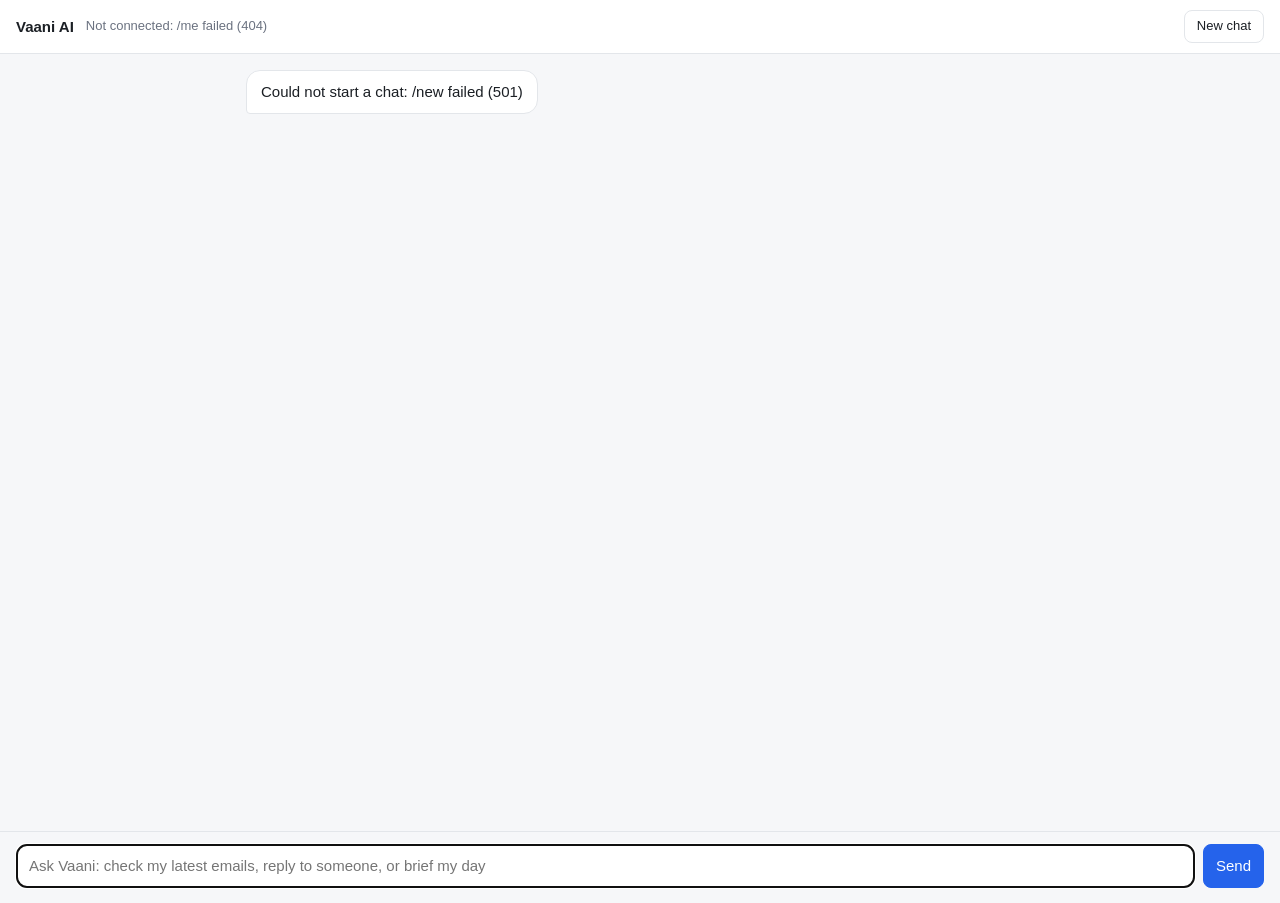
==== static/index.html @ 9a3b5375 "Vaani AI: Gmail and Google Calendar assistant on a local model A chat assistant that manages one acc" ====
<!doctype html>
<html lang="en">
<head>
<meta charset="utf-8">
<meta name="viewport" content="width=device-width, initial-scale=1">
<title>Vaani AI</title>
<style>
  :root { --bg:#f6f7f9; --card:#fff; --ink:#1b1f24; --muted:#6b7280; --line:#e3e6ea; --me:#dbeafe; --accent:#2563eb; --ok:#16a34a; --warn:#b45309; }
  * { box-sizing: border-box; }
  body { margin:0; background:var(--bg); color:var(--ink); font:15px/1.45 -apple-system, BlinkMacSystemFont, "Segoe UI", Helvetica, Arial, sans-serif; }
  header { display:flex; gap:12px; align-items:center; padding:10px 16px; background:var(--card); border-bottom:1px solid var(--line); font-size:13px; color:var(--muted); }
  header .brand { font-weight:600; font-size:15px; color:var(--ink); white-space:nowrap; }
  header #me { flex:1; white-space:nowrap; overflow:hidden; text-overflow:ellipsis; }
  button { font:inherit; border:1px solid var(--line); background:var(--card); color:var(--ink); border-radius:8px; padding:6px 12px; cursor:pointer; }
  button.primary { background:var(--accent); border-color:var(--accent); color:#fff; }
  button:disabled { opacity:.5; cursor:default; }
  main { max-width:820px; margin:0 auto; padding:16px; display:flex; flex-direction:column; gap:12px; min-height:calc(100vh - 120px); }
  .msg { max-width:85%; padding:10px 14px; border-radius:14px; white-space:pre-wrap; word-wrap:break-word; }
  .user { align-self:flex-end; background:var(--me); border-bottom-right-radius:4px; }
  .bot { align-self:flex-start; background:var(--card); border:1px solid var(--line); border-bottom-left-radius:4px; }
  .bot { white-space:normal; }
  .bot p { margin:0; } .bot p + p, .bot p + ol, .bot p + ul, .bot ol + p, .bot ul + p { margin-top:8px; }
  .bot ol, .bot ul { margin:4px 0 0; padding-left:22px; } .bot li { margin:2px 0; }
  .bot li > ul, .bot li > ol { margin-top:2px; padding-left:18px; } .bot li > ul { list-style:disc; }
  .footer { align-self:flex-start; font-size:12px; color:var(--muted); margin:-6px 0 0 6px; }
  .footer.err { color:var(--warn); }
  .card { align-self:flex-start; background:var(--card); border:1px solid var(--accent); border-radius:12px; padding:12px 14px; max-width:85%; }
  .card h4 { margin:0 0 6px; font-size:14px; } .card div { margin:2px 0; } .card .small { color:var(--muted); font-size:12px; }
  .card .actions { margin-top:10px; display:flex; gap:8px; }
  .card.danger { border-color:#dc2626; } button.danger { background:#dc2626; border-color:#dc2626; }
  .card .mailbody { white-space:pre-wrap; background:var(--bg); border:1px solid var(--line); border-radius:8px; padding:8px 10px; margin:6px 0; max-height:260px; overflow:auto; font-size:14px; }
  .spin { align-self:flex-start; color:var(--muted); font-size:13px; }
  .spin::before { content:""; display:inline-block; width:12px; height:12px; border:2px solid var(--line); border-top-color:var(--accent); border-radius:50%; margin-right:8px; vertical-align:-2px; animation:r .8s linear infinite; }
  @keyframes r { to { transform:rotate(360deg); } }
  form { position:sticky; bottom:0; display:flex; gap:8px; padding:12px 16px; background:var(--bg); border-top:1px solid var(--line); }
  input { flex:1; font:inherit; padding:10px 12px; border:1px solid var(--line); border-radius:10px; background:var(--card); }
  a { color:var(--accent); }
</style>
</head>
<body>
<header><span class="brand">Vaani AI</span><span id="me">Connecting…</span><button id="newBtn" type="button">New chat</button></header>
<main id="log"></main>
<form id="f"><input id="box" autocomplete="off" placeholder="Ask Vaani: check my latest emails, reply to someone, or brief my day" autofocus><button class="primary" id="send" type="submit">Send</button></form>
<script>
const $ = s => document.querySelector(s);
const log = $("#log"), box = $("#box"), send = $("#send");
let sessionId = null, busy = false, me = null;

async function api(path, body) {
  const r = await fetch(path, body ? {method:"POST", headers:{"Content-Type":"application/json"}, body:JSON.stringify(body)} : {});
  const j = await r.json().catch(() => ({}));
  if (!r.ok) throw new Error(j.error || `${path} failed (${r.status})`);
  return j;
}

function el(tag, cls, text) { const e = document.createElement(tag); if (cls) e.className = cls; if (text != null) e.textContent = text; log.appendChild(e); return e; }
function scroll() { window.scrollTo(0, document.body.scrollHeight); }

const URL_RE = /(https:\/\/(?:www\.google\.com\/calendar\/[^\s)\]]+|calendar\.google\.com\/[^\s)\]]+))/g;
const IS_CAL = /^https:\/\/(?:www\.google\.com\/calendar\/|calendar\.google\.com\/)/;
// Replies arrive as light markdown from the model. Render a safe subset by building DOM
// nodes (never innerHTML): **bold**, numbered / bulleted lists, paragraphs, [label](url)
// links and bare URLs. Calendar links get a fixed label so a mangled URL is never shown.
const INLINE_RE = /\*\*([^*\n]+)\*\*|\[([^\]\n]+)\]\((https?:\/\/[^\s)]+)\)|(https?:\/\/[^\s<>)\]]+)/g;
function anchor(url, label) {
  const a = document.createElement("a"); a.href = url; a.target = "_blank"; a.rel = "noopener";
  a.textContent = IS_CAL.test(url) ? "Open in Google Calendar" : label; return a;
}
function inline(target, text) {
  let last = 0; INLINE_RE.lastIndex = 0;
  for (const m of text.matchAll(INLINE_RE)) {
    if (m.index > last) target.appendChild(document.createTextNode(text.slice(last, m.index)));
    if (m[1] != null) { const b = document.createElement("strong"); inline(b, m[1]); target.appendChild(b); }
    else if (m[2] != null) target.appendChild(anchor(m[3], m[2]));
    else target.appendChild(anchor(m[4], m[4].replace(/[.,;:!?]+$/, "")));
    last = m.index + m[0].length;
  }
  if (last < text.length) target.appendChild(document.createTextNode(text.slice(last)));
}
const LIST_RE = /^(\s*)(?:(\d+)[.)]|[-*•])\s+(.*)$/;
// Lists: "1. Item" opens / continues an ordered list and keeps the model's own number (li.value),
// so a list interrupted by sub-bullets never restarts at 1. A bullet that is indented, or that
// follows a numbered item, is nested inside that item. A plain line ends the list.
function renderReply(target, text) {
  const lines = String(text || "").replace(/\r/g, "").split("\n");
  let top = null, sub = null, lastLi = null, para = null;
  const make = tag => document.createElement(tag);
  for (const raw of lines) {
    const line = raw.replace(/\s+$/, "");
    if (!line.trim()) { para = null; continue; }   // blank line: lists stay open, paragraphs end
    const m = line.match(LIST_RE);
    if (m) {
      const indent = m[1].replace(/\t/g, "  ").length, numbered = m[2] != null, tag = numbered ? "ol" : "ul";
      const li = make("li");
      if (numbered) li.value = parseInt(m[2], 10);
      inline(li, m[3]);
      para = null;
      const nest = lastLi && (indent >= 2 || (!numbered && top && top.tagName === "OL"));
      if (nest) {
        if (!sub || sub.tagName.toLowerCase() !== tag || sub.parentNode !== lastLi) { sub = make(tag); lastLi.appendChild(sub); }
        sub.appendChild(li);
        continue;
      }
      if (!top || top.tagName.toLowerCase() !== tag) { top = make(tag); target.appendChild(top); }
      top.appendChild(li); lastLi = li; sub = null;
      continue;
    }
    top = sub = lastLi = null;
    if (!para) { para = make("p"); target.appendChild(para); }
    else para.appendChild(make("br"));
    inline(para, line.replace(/^#{1,6}\s+/, ""));
  }
}

function fmt(iso) {
  const d = new Date(iso); if (isNaN(d)) return iso;
  return d.toLocaleString("en-GB", {weekday:"short", day:"numeric", month:"short", hour:"2-digit", minute:"2-digit", timeZone: me && me.tz || undefined});
}

function draftCard(d) {
  // Only the newest card can be confirmed (the server refuses older ones too).
  for (const old of log.querySelectorAll(".card.live")) {
    old.classList.remove("live");
    old.querySelectorAll("button").forEach(b => b.disabled = true);
    old.querySelector(".actions").appendChild(Object.assign(document.createElement("span"), {className:"small", textContent:" Replaced by a newer card"}));
  }
  const k = d.card || {title: `Draft: ${d.summary}`, lines: [], confirm_label: "Confirm", note: ""};
  const c = el("div", "card live" + (k.danger ? " danger" : ""));
  c.appendChild(Object.assign(document.createElement("h4"), {textContent: k.title}));
  const row = (t, cls) => { const x = document.createElement("div"); if (cls) x.className = cls; x.textContent = t; c.appendChild(x); return x; };
  for (const line of k.lines || []) row(line);
  if (k.body) row(k.body, "mailbody");
  if (k.note) row(k.note, "small");
  const actions = document.createElement("div"); actions.className = "actions";
  const ok = document.createElement("button"); ok.className = k.danger ? "primary danger" : "primary"; ok.textContent = k.confirm_label || "Confirm";
  const buttons = [ok];
  let alt = null;
  if (k.alt) { alt = document.createElement("button"); alt.textContent = k.alt.label; buttons.push(alt); }
  const no = document.createElement("button"); no.textContent = "Cancel"; buttons.push(no);
  actions.append(...buttons); c.appendChild(actions);
  const done = label => { c.classList.remove("live"); buttons.forEach(b => b.disabled = true); actions.appendChild(Object.assign(document.createElement("span"), {className:"small", textContent: ` ${label}`})); };
  // Check busy BEFORE marking the card done: a click during an in-flight request must change nothing.
  ok.onclick = () => { if (busy) return; done(ok.textContent); turn({confirm_draft_id: d.draft_id}, ok.textContent); };
  if (alt) alt.onclick = () => { if (busy) return; done(alt.textContent); turn({confirm_draft_id: d.draft_id, confirm_variant: k.alt.variant}, alt.textContent); };
  no.onclick = () => { if (busy) return; done("Cancelled"); turn({cancel_draft_id: d.draft_id}, "Cancel"); };
  return c;
}

function setBusy(b) {
  busy = b; box.disabled = b; send.disabled = b; $("#newBtn").disabled = b;
  log.querySelectorAll(".card.live button").forEach(x => x.disabled = b);
  if (!b) box.focus();
}

async function turn(payload, label) {
  if (busy || !sessionId) return;
  setBusy(true);
  el("div", "msg user", label);
  const spin = el("div", "spin", "thinking… 0.0s");
  const t0 = performance.now();
  const tick = setInterval(() => spin.textContent = `thinking… ${((performance.now() - t0) / 1000).toFixed(1)}s`, 100);
  try {
    const r = await api("/chat", Object.assign({session_id: sessionId}, payload));
    spin.remove();
    renderReply(el("div", "msg bot"), r.reply);
    const failed = (r.tool_calls || []).filter(t => !t.ok).length;
    el("div", "footer" + (failed ? " err" : ""), r.footer + (failed ? ` · ${failed} tool error(s)` : ""));
    if (r.pending_draft) draftCard(r.pending_draft);
  } catch (e) {
    spin.remove();
    el("div", "msg bot", `Request failed: ${e.message}`);
    if (/unknown session/.test(e.message)) await newChat();
  } finally { clearInterval(tick); setBusy(false); scroll(); }
}

async function newChat() {
  log.textContent = "";
  try { sessionId = (await api("/new", {})).session_id; el("div", "footer", `New chat ${sessionId}`); }
  catch (e) { el("div", "msg bot", `Could not start a chat: ${e.message}`); }
}

$("#f").onsubmit = e => { e.preventDefault(); const t = box.value.trim(); if (!t) return; box.value = ""; turn({text: t}, t); };
$("#newBtn").onclick = () => { if (!busy) newChat(); };

(async () => {
  try {
    me = await api("/me");
    $("#me").textContent = `Connected as ${me.email} · ${me.scopes.join(", ")} · model: ${me.model} (local) · now: ${me.now} ${me.tz}`;
    if (me.model_present === false) $("#me").textContent += " · WARNING: model not loaded";
  } catch (e) { $("#me").textContent = `Not connected: ${e.message}`; }
  await newChat();
})();
</script>
</body>
</html>
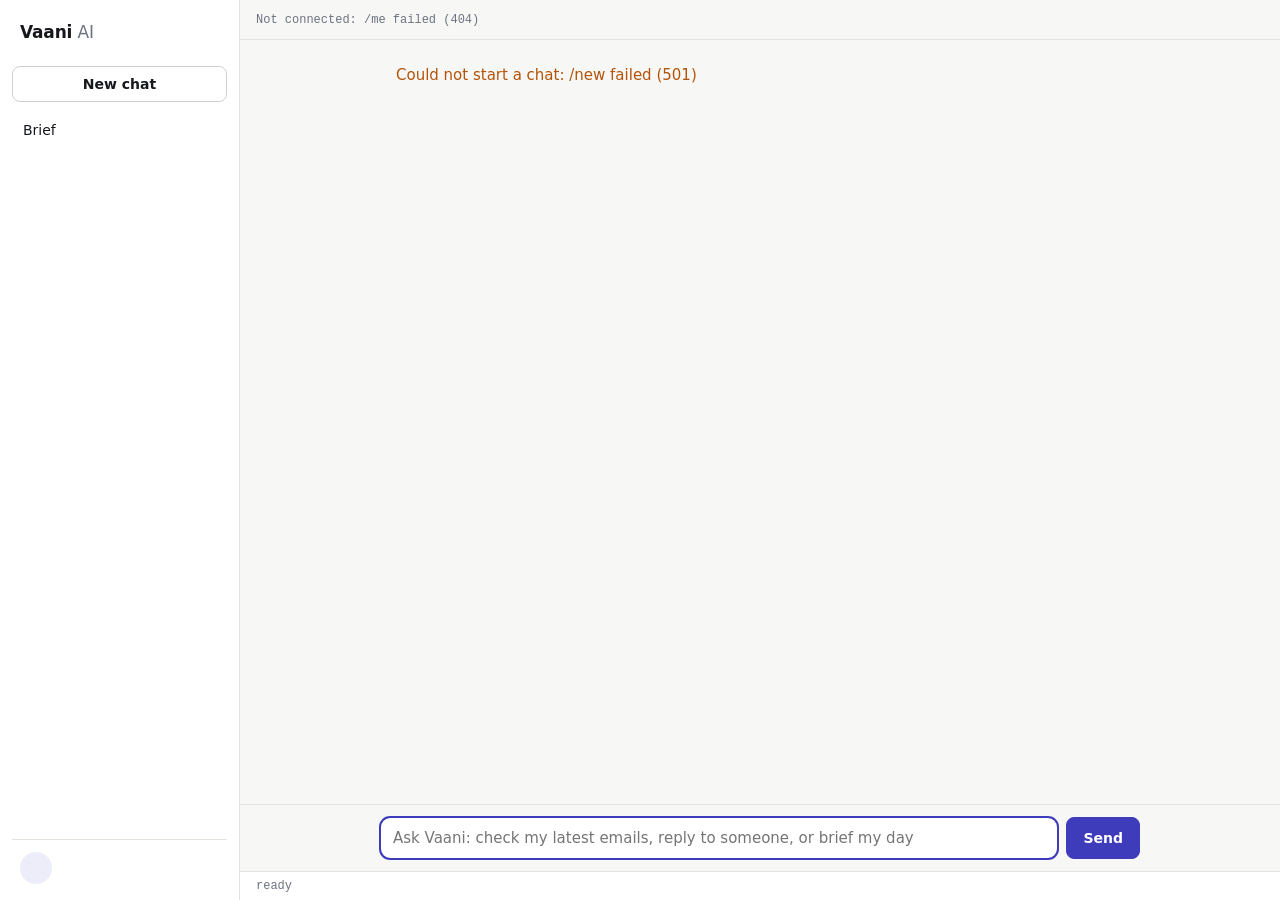
==== commit 080baf88: "Sign-in, autonomy ladder, earned promotion, brief-first chat, follow-ups - Google sign-in (VAANI_AUT" ====
--- a/static/index.html
+++ b/static/index.html
@@ -3,193 +3,73 @@
 <head>
 <meta charset="utf-8">
 <meta name="viewport" content="width=device-width, initial-scale=1">
+<meta name="color-scheme" content="light dark">
 <title>Vaani AI</title>
-<style>
-  :root { --bg:#f6f7f9; --card:#fff; --ink:#1b1f24; --muted:#6b7280; --line:#e3e6ea; --me:#dbeafe; --accent:#2563eb; --ok:#16a34a; --warn:#b45309; }
-  * { box-sizing: border-box; }
-  body { margin:0; background:var(--bg); color:var(--ink); font:15px/1.45 -apple-system, BlinkMacSystemFont, "Segoe UI", Helvetica, Arial, sans-serif; }
-  header { display:flex; gap:12px; align-items:center; padding:10px 16px; background:var(--card); border-bottom:1px solid var(--line); font-size:13px; color:var(--muted); }
-  header .brand { font-weight:600; font-size:15px; color:var(--ink); white-space:nowrap; }
-  header #me { flex:1; white-space:nowrap; overflow:hidden; text-overflow:ellipsis; }
-  button { font:inherit; border:1px solid var(--line); background:var(--card); color:var(--ink); border-radius:8px; padding:6px 12px; cursor:pointer; }
-  button.primary { background:var(--accent); border-color:var(--accent); color:#fff; }
-  button:disabled { opacity:.5; cursor:default; }
-  main { max-width:820px; margin:0 auto; padding:16px; display:flex; flex-direction:column; gap:12px; min-height:calc(100vh - 120px); }
-  .msg { max-width:85%; padding:10px 14px; border-radius:14px; white-space:pre-wrap; word-wrap:break-word; }
-  .user { align-self:flex-end; background:var(--me); border-bottom-right-radius:4px; }
-  .bot { align-self:flex-start; background:var(--card); border:1px solid var(--line); border-bottom-left-radius:4px; }
-  .bot { white-space:normal; }
-  .bot p { margin:0; } .bot p + p, .bot p + ol, .bot p + ul, .bot ol + p, .bot ul + p { margin-top:8px; }
-  .bot ol, .bot ul { margin:4px 0 0; padding-left:22px; } .bot li { margin:2px 0; }
-  .bot li > ul, .bot li > ol { margin-top:2px; padding-left:18px; } .bot li > ul { list-style:disc; }
-  .footer { align-self:flex-start; font-size:12px; color:var(--muted); margin:-6px 0 0 6px; }
-  .footer.err { color:var(--warn); }
-  .card { align-self:flex-start; background:var(--card); border:1px solid var(--accent); border-radius:12px; padding:12px 14px; max-width:85%; }
-  .card h4 { margin:0 0 6px; font-size:14px; } .card div { margin:2px 0; } .card .small { color:var(--muted); font-size:12px; }
-  .card .actions { margin-top:10px; display:flex; gap:8px; }
-  .card.danger { border-color:#dc2626; } button.danger { background:#dc2626; border-color:#dc2626; }
-  .card .mailbody { white-space:pre-wrap; background:var(--bg); border:1px solid var(--line); border-radius:8px; padding:8px 10px; margin:6px 0; max-height:260px; overflow:auto; font-size:14px; }
-  .spin { align-self:flex-start; color:var(--muted); font-size:13px; }
-  .spin::before { content:""; display:inline-block; width:12px; height:12px; border:2px solid var(--line); border-top-color:var(--accent); border-radius:50%; margin-right:8px; vertical-align:-2px; animation:r .8s linear infinite; }
-  @keyframes r { to { transform:rotate(360deg); } }
-  form { position:sticky; bottom:0; display:flex; gap:8px; padding:12px 16px; background:var(--bg); border-top:1px solid var(--line); }
-  input { flex:1; font:inherit; padding:10px 12px; border:1px solid var(--line); border-radius:10px; background:var(--card); }
-  a { color:var(--accent); }
-</style>
+<link rel="stylesheet" href="/static/app.css">
 </head>
 <body>
-<header><span class="brand">Vaani AI</span><span id="me">Connecting…</span><button id="newBtn" type="button">New chat</button></header>
-<main id="log"></main>
-<form id="f"><input id="box" autocomplete="off" placeholder="Ask Vaani: check my latest emails, reply to someone, or brief my day" autofocus><button class="primary" id="send" type="submit">Send</button></form>
-<script>
-const $ = s => document.querySelector(s);
-const log = $("#log"), box = $("#box"), send = $("#send");
-let sessionId = null, busy = false, me = null;
+<a class="skip-link" href="#box">Skip to the message box</a>
+<div class="app" id="app">
+  <aside class="rail" id="rail" aria-label="Vaani menu">
+    <div class="wordmark">Vaani<span> AI</span></div>
+    <nav class="rail-nav" aria-label="Main">
+      <button type="button" id="newBtn" class="rail-btn">New chat</button>
+      <button type="button" id="briefBtn" class="rail-btn" data-turn>Brief</button>
+      <button type="button" id="followBtn" class="rail-btn" data-panel="followups" aria-controls="drawer" aria-expanded="false" hidden>Follow-ups <span class="badge" id="followCount" hidden></span></button>
+      <button type="button" id="autonomyBtn" class="rail-btn" data-panel="autonomy" aria-controls="drawer" aria-expanded="false" hidden>Autonomy</button>
+      <button type="button" id="proofBtn" class="rail-btn" data-panel="proof" aria-controls="drawer" aria-expanded="false" hidden>Proof</button>
+    </nav>
+    <div class="account" id="account">
+      <span class="avatar" id="avatar" aria-hidden="true"></span>
+      <div class="who"><div id="acctName"></div><div id="acctEmail" class="muted"></div></div>
+      <button type="button" id="signOut" class="ghost sm" hidden>Sign out</button>
+    </div>
+  </aside>
 
-async function api(path, body) {
-  const r = await fetch(path, body ? {method:"POST", headers:{"Content-Type":"application/json"}, body:JSON.stringify(body)} : {});
-  const j = await r.json().catch(() => ({}));
-  if (!r.ok) throw new Error(j.error || `${path} failed (${r.status})`);
-  return j;
-}
+  <div class="center">
+    <header class="topbar">
+      <button type="button" id="menuBtn" class="icon-btn" aria-controls="rail" aria-expanded="false" aria-label="Menu">
+        <svg width="18" height="18" viewBox="0 0 18 18" aria-hidden="true"><path d="M2 4.5h14M2 9h14M2 13.5h14" stroke="currentColor" stroke-width="1.6" stroke-linecap="round"/></svg>
+      </button>
+      <span class="brand">Vaani AI</span>
+      <span id="me" class="me">Connecting…</span>
+    </header>
+    <div class="scroller" id="scroller">
+      <div id="log" class="thread" role="log" aria-live="polite" aria-label="Conversation"></div>
+    </div>
+    <form id="f" class="composer">
+      <div class="composer-inner">
+        <label class="sr" for="box">Message to Vaani</label>
+        <input id="box" autocomplete="off" placeholder="Ask Vaani: check my latest emails, reply to someone, or brief my day" autofocus>
+        <button class="primary" id="send" type="submit">Send</button>
+      </div>
+    </form>
+    <footer class="strip" id="strip" aria-label="Last turn: model, time and tools"></footer>
+  </div>
 
-function el(tag, cls, text) { const e = document.createElement(tag); if (cls) e.className = cls; if (text != null) e.textContent = text; log.appendChild(e); return e; }
-function scroll() { window.scrollTo(0, document.body.scrollHeight); }
+  <aside class="drawer" id="drawer" aria-labelledby="drawerTitle" hidden>
+    <div class="drawer-head">
+      <h2 id="drawerTitle" tabindex="-1"></h2>
+      <button type="button" id="drawerClose" class="icon-btn" aria-label="Close panel">
+        <svg width="16" height="16" viewBox="0 0 16 16" aria-hidden="true"><path d="M3.5 3.5l9 9M12.5 3.5l-9 9" stroke="currentColor" stroke-width="1.6" stroke-linecap="round"/></svg>
+      </button>
+    </div>
+    <div class="drawer-body" id="drawerBody"></div>
+  </aside>
+</div>
+<div class="scrim" id="scrim" hidden></div>
 
-const URL_RE = /(https:\/\/(?:www\.google\.com\/calendar\/[^\s)\]]+|calendar\.google\.com\/[^\s)\]]+))/g;
-const IS_CAL = /^https:\/\/(?:www\.google\.com\/calendar\/|calendar\.google\.com\/)/;
-// Replies arrive as light markdown from the model. Render a safe subset by building DOM
-// nodes (never innerHTML): **bold**, numbered / bulleted lists, paragraphs, [label](url)
-// links and bare URLs. Calendar links get a fixed label so a mangled URL is never shown.
-const INLINE_RE = /\*\*([^*\n]+)\*\*|\[([^\]\n]+)\]\((https?:\/\/[^\s)]+)\)|(https?:\/\/[^\s<>)\]]+)/g;
-function anchor(url, label) {
-  const a = document.createElement("a"); a.href = url; a.target = "_blank"; a.rel = "noopener";
-  a.textContent = IS_CAL.test(url) ? "Open in Google Calendar" : label; return a;
-}
-function inline(target, text) {
-  let last = 0; INLINE_RE.lastIndex = 0;
-  for (const m of text.matchAll(INLINE_RE)) {
-    if (m.index > last) target.appendChild(document.createTextNode(text.slice(last, m.index)));
-    if (m[1] != null) { const b = document.createElement("strong"); inline(b, m[1]); target.appendChild(b); }
-    else if (m[2] != null) target.appendChild(anchor(m[3], m[2]));
-    else target.appendChild(anchor(m[4], m[4].replace(/[.,;:!?]+$/, "")));
-    last = m.index + m[0].length;
-  }
-  if (last < text.length) target.appendChild(document.createTextNode(text.slice(last)));
-}
-const LIST_RE = /^(\s*)(?:(\d+)[.)]|[-*•])\s+(.*)$/;
-// Lists: "1. Item" opens / continues an ordered list and keeps the model's own number (li.value),
-// so a list interrupted by sub-bullets never restarts at 1. A bullet that is indented, or that
-// follows a numbered item, is nested inside that item. A plain line ends the list.
-function renderReply(target, text) {
-  const lines = String(text || "").replace(/\r/g, "").split("\n");
-  let top = null, sub = null, lastLi = null, para = null;
-  const make = tag => document.createElement(tag);
-  for (const raw of lines) {
-    const line = raw.replace(/\s+$/, "");
-    if (!line.trim()) { para = null; continue; }   // blank line: lists stay open, paragraphs end
-    const m = line.match(LIST_RE);
-    if (m) {
-      const indent = m[1].replace(/\t/g, "  ").length, numbered = m[2] != null, tag = numbered ? "ol" : "ul";
-      const li = make("li");
-      if (numbered) li.value = parseInt(m[2], 10);
-      inline(li, m[3]);
-      para = null;
-      const nest = lastLi && (indent >= 2 || (!numbered && top && top.tagName === "OL"));
-      if (nest) {
-        if (!sub || sub.tagName.toLowerCase() !== tag || sub.parentNode !== lastLi) { sub = make(tag); lastLi.appendChild(sub); }
-        sub.appendChild(li);
-        continue;
-      }
-      if (!top || top.tagName.toLowerCase() !== tag) { top = make(tag); target.appendChild(top); }
-      top.appendChild(li); lastLi = li; sub = null;
-      continue;
-    }
-    top = sub = lastLi = null;
-    if (!para) { para = make("p"); target.appendChild(para); }
-    else para.appendChild(make("br"));
-    inline(para, line.replace(/^#{1,6}\s+/, ""));
-  }
-}
+<dialog id="confirmDlg" aria-labelledby="dlgTitle" aria-describedby="dlgText">
+  <form method="dialog">
+    <h2 id="dlgTitle"></h2>
+    <p id="dlgText"></p>
+    <div class="actions">
+      <button type="submit" value="cancel" id="dlgCancel" class="ghost">Cancel</button>
+      <button type="submit" value="ok" id="dlgOk" class="danger">Confirm</button>
+    </div>
+  </form>
+</dialog>
 
-function fmt(iso) {
-  const d = new Date(iso); if (isNaN(d)) return iso;
-  return d.toLocaleString("en-GB", {weekday:"short", day:"numeric", month:"short", hour:"2-digit", minute:"2-digit", timeZone: me && me.tz || undefined});
-}
-
-function draftCard(d) {
-  // Only the newest card can be confirmed (the server refuses older ones too).
-  for (const old of log.querySelectorAll(".card.live")) {
-    old.classList.remove("live");
-    old.querySelectorAll("button").forEach(b => b.disabled = true);
-    old.querySelector(".actions").appendChild(Object.assign(document.createElement("span"), {className:"small", textContent:" Replaced by a newer card"}));
-  }
-  const k = d.card || {title: `Draft: ${d.summary}`, lines: [], confirm_label: "Confirm", note: ""};
-  const c = el("div", "card live" + (k.danger ? " danger" : ""));
-  c.appendChild(Object.assign(document.createElement("h4"), {textContent: k.title}));
-  const row = (t, cls) => { const x = document.createElement("div"); if (cls) x.className = cls; x.textContent = t; c.appendChild(x); return x; };
-  for (const line of k.lines || []) row(line);
-  if (k.body) row(k.body, "mailbody");
-  if (k.note) row(k.note, "small");
-  const actions = document.createElement("div"); actions.className = "actions";
-  const ok = document.createElement("button"); ok.className = k.danger ? "primary danger" : "primary"; ok.textContent = k.confirm_label || "Confirm";
-  const buttons = [ok];
-  let alt = null;
-  if (k.alt) { alt = document.createElement("button"); alt.textContent = k.alt.label; buttons.push(alt); }
-  const no = document.createElement("button"); no.textContent = "Cancel"; buttons.push(no);
-  actions.append(...buttons); c.appendChild(actions);
-  const done = label => { c.classList.remove("live"); buttons.forEach(b => b.disabled = true); actions.appendChild(Object.assign(document.createElement("span"), {className:"small", textContent: ` ${label}`})); };
-  // Check busy BEFORE marking the card done: a click during an in-flight request must change nothing.
-  ok.onclick = () => { if (busy) return; done(ok.textContent); turn({confirm_draft_id: d.draft_id}, ok.textContent); };
-  if (alt) alt.onclick = () => { if (busy) return; done(alt.textContent); turn({confirm_draft_id: d.draft_id, confirm_variant: k.alt.variant}, alt.textContent); };
-  no.onclick = () => { if (busy) return; done("Cancelled"); turn({cancel_draft_id: d.draft_id}, "Cancel"); };
-  return c;
-}
-
-function setBusy(b) {
-  busy = b; box.disabled = b; send.disabled = b; $("#newBtn").disabled = b;
-  log.querySelectorAll(".card.live button").forEach(x => x.disabled = b);
-  if (!b) box.focus();
-}
-
-async function turn(payload, label) {
-  if (busy || !sessionId) return;
-  setBusy(true);
-  el("div", "msg user", label);
-  const spin = el("div", "spin", "thinking… 0.0s");
-  const t0 = performance.now();
-  const tick = setInterval(() => spin.textContent = `thinking… ${((performance.now() - t0) / 1000).toFixed(1)}s`, 100);
-  try {
-    const r = await api("/chat", Object.assign({session_id: sessionId}, payload));
-    spin.remove();
-    renderReply(el("div", "msg bot"), r.reply);
-    const failed = (r.tool_calls || []).filter(t => !t.ok).length;
-    el("div", "footer" + (failed ? " err" : ""), r.footer + (failed ? ` · ${failed} tool error(s)` : ""));
-    if (r.pending_draft) draftCard(r.pending_draft);
-  } catch (e) {
-    spin.remove();
-    el("div", "msg bot", `Request failed: ${e.message}`);
-    if (/unknown session/.test(e.message)) await newChat();
-  } finally { clearInterval(tick); setBusy(false); scroll(); }
-}
-
-async function newChat() {
-  log.textContent = "";
-  try { sessionId = (await api("/new", {})).session_id; el("div", "footer", `New chat ${sessionId}`); }
-  catch (e) { el("div", "msg bot", `Could not start a chat: ${e.message}`); }
-}
-
-$("#f").onsubmit = e => { e.preventDefault(); const t = box.value.trim(); if (!t) return; box.value = ""; turn({text: t}, t); };
-$("#newBtn").onclick = () => { if (!busy) newChat(); };
-
-(async () => {
-  try {
-    me = await api("/me");
-    $("#me").textContent = `Connected as ${me.email} · ${me.scopes.join(", ")} · model: ${me.model} (local) · now: ${me.now} ${me.tz}`;
-    if (me.model_present === false) $("#me").textContent += " · WARNING: model not loaded";
-  } catch (e) { $("#me").textContent = `Not connected: ${e.message}`; }
-  await newChat();
-})();
-</script>
+<script src="/static/app.js" defer onerror="document.getElementById('me').textContent='Could not load /static/app.js: the server must serve the static/ folder at /static.'"></script>
 </body>
 </html>
--- a/static/app.css
+++ b/static/app.css
@@ -0,0 +1,290 @@
+/* Vaani AI "Ledger" theme: an audit trail, not a chatbot.
+   Indigo = waiting for your approval, green = verified by Google, amber = pending / stale, red = risk.
+   No web fonts are downloaded: Inter and IBM Plex Mono are used only if installed locally. */
+
+:root {
+  --bg: #F7F7F5; --surface: #FFFFFF; --surface-2: #F0F0EC; --ink: #16181D; --muted: #6B7280;
+  --line: #E4E4DF; --line-strong: #D1D1CB;
+  --accent: #3F3CBB; --accent-ink: #3F3CBB; --accent-soft: #EDEDFA;
+  --ok: #15803D; --ok-soft: #EAF6EE; --warn: #B45309; --warn-soft: #FDF3E6;
+  --risk: #B91C1C; --risk-btn: #B91C1C; --risk-soft: #FCECEC;
+  --user-bg: #E9E9F6; --focus: #3F3CBB;
+  --shadow: 0 1px 2px rgba(22, 24, 29, .04), 0 2px 8px rgba(22, 24, 29, .05);
+  --font: "Inter", system-ui, -apple-system, BlinkMacSystemFont, "Segoe UI", Roboto, Helvetica, Arial, sans-serif;
+  --mono: "IBM Plex Mono", ui-monospace, SFMono-Regular, Menlo, Consolas, "Liberation Mono", monospace;
+  --r: 10px; --rail: 240px; --drawer: 380px; --col: 760px;
+  color-scheme: light;
+}
+@media (prefers-color-scheme: dark) {
+  :root {
+    --bg: #0F1115; --surface: #171A21; --surface-2: #1E222B; --ink: #E7E9EE; --muted: #9AA2B1;
+    --line: #262A34; --line-strong: #363B47;
+    --accent: #4F4CD6; --accent-ink: #ABA9FF; --accent-soft: #1F2042;
+    --ok: #4ACB7A; --ok-soft: #10261A; --warn: #E9A645; --warn-soft: #2B2012;
+    --risk: #F27676; --risk-btn: #C42A2A; --risk-soft: #2D1517;
+    --user-bg: #24264A; --focus: #ABA9FF;
+    --shadow: 0 1px 2px rgba(0, 0, 0, .3);
+    color-scheme: dark;
+  }
+}
+/* VAANI_THEME=classic: same page, the old blue accent. */
+body.theme-classic { --accent: #2563EB; --accent-ink: #2563EB; --accent-soft: #E8EFFD; --user-bg: #DBEAFE; --focus: #2563EB; }
+@media (prefers-color-scheme: dark) {
+  body.theme-classic { --accent: #2563EB; --accent-ink: #8AB4FF; --accent-soft: #172338; --user-bg: #1C2C4A; --focus: #8AB4FF; }
+}
+
+* { box-sizing: border-box; }
+[hidden] { display: none !important; }
+html, body { height: 100%; }
+body { margin: 0; background: var(--bg); color: var(--ink); font: 15px/1.5 var(--font); -webkit-font-smoothing: antialiased; }
+a { color: var(--accent-ink); text-underline-offset: 2px; }
+.sr { position: absolute; width: 1px; height: 1px; overflow: hidden; clip: rect(0 0 0 0); white-space: nowrap; }
+.muted { color: var(--muted); }
+:focus-visible { outline: 2px solid var(--focus); outline-offset: 2px; }
+.skip-link { position: absolute; left: 8px; top: -48px; z-index: 100; background: var(--surface); padding: 8px 12px; border-radius: 8px; }
+.skip-link:focus { top: 8px; }
+
+/* ---------------------------------------------------------------- buttons */
+button { font: inherit; font-size: 14px; line-height: 20px; min-height: 32px; padding: 5px 12px; border-radius: 8px;
+  border: 1px solid var(--line-strong); background: var(--surface); color: var(--ink); cursor: pointer; }
+button:hover:not(:disabled):not([aria-disabled="true"]) { border-color: var(--muted); }
+button.primary { background: var(--accent); border-color: var(--accent); color: #fff; font-weight: 550; }
+button.danger { background: var(--risk-btn); border-color: var(--risk-btn); color: #fff; font-weight: 550; }
+button.primary:hover:not(:disabled), button.danger:hover:not(:disabled) { filter: brightness(1.1); border-color: transparent; }
+button.ghost { background: transparent; border-color: transparent; color: var(--muted); }
+button.ghost:hover:not(:disabled) { background: var(--surface-2); color: var(--ink); border-color: transparent; }
+button.link { background: none; border: 0; padding: 0; min-height: 0; font: inherit; color: var(--accent-ink); text-decoration: underline; text-underline-offset: 2px; }
+button.sm { font-size: 13px; padding: 3px 10px; min-height: 28px; }
+button:disabled, button[aria-disabled="true"] { opacity: .5; cursor: default; }
+.icon-btn { display: inline-flex; align-items: center; justify-content: center; width: 36px; height: 36px; padding: 0; border-color: transparent; background: transparent; font-size: 20px; line-height: 1; color: var(--ink); }
+.icon-btn:hover:not(:disabled) { background: var(--surface-2); }
+
+/* ---------------------------------------------------------------- frame */
+.app { display: grid; grid-template-columns: var(--rail) minmax(0, 1fr); height: 100vh; height: 100dvh; }
+.rail { background: var(--surface); border-right: 1px solid var(--line); display: flex; flex-direction: column; gap: 16px; padding: 16px 12px; min-height: 0; overflow-y: auto; }
+.wordmark { font-weight: 700; font-size: 17px; letter-spacing: -.01em; padding: 4px 8px; }
+.wordmark span { color: var(--muted); font-weight: 500; }
+.rail-nav { display: flex; flex-direction: column; gap: 2px; }
+.rail-btn { display: flex; align-items: center; justify-content: space-between; gap: 8px; width: 100%; text-align: left; padding: 7px 10px; border-color: transparent; background: transparent; }
+.rail-btn:hover:not(:disabled) { background: var(--surface-2); border-color: transparent; }
+.rail-btn[aria-expanded="true"] { background: var(--accent-soft); color: var(--accent-ink); font-weight: 600; }
+#newBtn { justify-content: center; border-color: var(--line-strong); background: var(--surface); margin-bottom: 8px; font-weight: 550; }
+.badge { font: 600 12px/18px var(--mono); min-width: 20px; padding: 0 6px; border-radius: 999px; background: var(--warn-soft); color: var(--warn); text-align: center; }
+.account { margin-top: auto; display: grid; grid-template-columns: 32px minmax(0, 1fr); gap: 4px 10px; align-items: center; padding: 12px 8px 0; border-top: 1px solid var(--line); }
+.avatar { position: relative; width: 32px; height: 32px; border-radius: 50%; background: var(--accent-soft); color: var(--accent-ink); display: grid; place-items: center; font-weight: 650; font-size: 14px; overflow: hidden; }
+.avatar img { position: absolute; inset: 0; width: 100%; height: 100%; object-fit: cover; }
+.account .who { min-width: 0; font-size: 13px; line-height: 18px; }
+.account .who div { overflow: hidden; text-overflow: ellipsis; white-space: nowrap; }
+#acctName:empty { display: none; }
+#signOut { grid-column: 1 / -1; justify-self: start; margin-top: 4px; }
+
+.center { display: flex; flex-direction: column; min-width: 0; min-height: 0; height: 100vh; height: 100dvh; }
+.topbar { display: flex; align-items: center; gap: 8px; min-height: 40px; padding: 4px 16px; border-bottom: 1px solid var(--line); font-size: 12px; color: var(--muted); }
+.topbar .brand, #menuBtn { display: none; }
+.topbar .brand { font-weight: 700; font-size: 15px; color: var(--ink); white-space: nowrap; }
+.me { flex: 1; min-width: 0; font-family: var(--mono); white-space: nowrap; overflow: hidden; text-overflow: ellipsis; }
+.me.warn { color: var(--warn); }
+.scroller { flex: 1; min-height: 0; overflow-y: auto; }
+.thread { max-width: var(--col); margin: 0 auto; padding: 24px 16px 32px; display: flex; flex-direction: column; gap: 16px; }
+
+.composer { border-top: 1px solid var(--line); background: var(--bg); padding: 12px 16px; }
+.composer-inner { max-width: var(--col); margin: 0 auto; display: flex; gap: 8px; }
+.composer input { flex: 1; min-width: 0; font: inherit; padding: 9px 12px; border: 1px solid var(--line-strong); border-radius: var(--r); background: var(--surface); color: var(--ink); }
+.composer input:focus-visible { outline: 2px solid var(--focus); outline-offset: -1px; }
+.composer.editing input { border-color: var(--accent); box-shadow: 0 0 0 3px var(--accent-soft); }
+.composer button[type="submit"] { min-height: 40px; padding: 0 16px; }
+.strip { display: block; padding: 5px 16px; border-top: 1px solid var(--line); background: var(--surface); font: 12px/18px var(--mono); color: var(--muted); white-space: nowrap; overflow: hidden; text-overflow: ellipsis; }
+.strip .sep { opacity: .6; }
+.strip .local { color: var(--ok); }
+.strip .warn { color: var(--warn); }
+
+.drawer { background: var(--surface); border-left: 1px solid var(--line); display: flex; flex-direction: column; min-height: 0; height: 100vh; height: 100dvh; }
+.drawer-head { display: flex; align-items: center; justify-content: space-between; gap: 8px; padding: 8px 8px 8px 16px; border-bottom: 1px solid var(--line); min-height: 52px; }
+.drawer-head h2 { margin: 0; font-size: 16px; }
+.drawer-head h2:focus { outline: none; }
+.drawer-body { flex: 1; min-height: 0; overflow-y: auto; padding: 16px; display: flex; flex-direction: column; gap: 16px; }
+.scrim { position: fixed; inset: 0; z-index: 35; background: rgba(15, 17, 21, .4); }
+
+@media (min-width: 1100px) {
+  .app.with-drawer { grid-template-columns: var(--rail) minmax(0, 1fr) var(--drawer); }
+}
+@media (max-width: 1099px) {
+  .drawer { position: fixed; top: 0; right: 0; bottom: 0; width: min(var(--drawer), 100vw); z-index: 40; box-shadow: -12px 0 32px rgba(0, 0, 0, .18); animation: slide-in .18s ease-out; }
+}
+@media (max-width: 899px) {
+  .app { grid-template-columns: minmax(0, 1fr); }
+  .rail { position: fixed; top: 0; bottom: 0; left: 0; width: var(--rail); z-index: 45; transform: translateX(-100%); visibility: hidden; transition: transform .18s ease-out, visibility .18s; box-shadow: 12px 0 32px rgba(0, 0, 0, .18); }
+  .app.rail-open .rail { transform: none; visibility: visible; }
+  .topbar { padding: 4px 8px; }
+  .topbar .brand, #menuBtn { display: inline-flex; }
+  .me { font-size: 11px; }
+}
+@keyframes slide-in { from { transform: translateX(24px); opacity: .4; } to { transform: none; opacity: 1; } }
+@media (prefers-reduced-motion: reduce) { *, *::before { animation: none !important; transition: none !important; } }
+
+/* ---------------------------------------------------------------- chat */
+.msg { max-width: 85%; overflow-wrap: anywhere; }
+.msg.user { align-self: flex-end; background: var(--user-bg); padding: 8px 14px; border-radius: 14px 14px 4px 14px; white-space: pre-wrap; }
+.msg.bot { align-self: stretch; max-width: 100%; }
+.msg.bot p { margin: 0; }
+.msg.bot p + p, .msg.bot p + ol, .msg.bot p + ul, .msg.bot ol + p, .msg.bot ul + p { margin-top: 8px; }
+.msg.bot ol, .msg.bot ul { margin: 4px 0 0; padding-left: 22px; }
+.msg.bot li { margin: 2px 0; }
+.msg.bot li > ul, .msg.bot li > ol { margin-top: 2px; padding-left: 18px; }
+.msg.bot li > ul { list-style: disc; }
+.msg.err { color: var(--warn); }
+.meta { font: 12px/18px var(--mono); color: var(--muted); margin-top: -8px; }
+.thread > .meta:first-child { margin-top: 0; }
+.meta.err { color: var(--warn); }
+.spin { align-self: flex-start; display: flex; align-items: center; gap: 8px; color: var(--muted); font: 13px var(--mono); }
+.spin::before { content: ""; width: 12px; height: 12px; border: 2px solid var(--line-strong); border-top-color: var(--accent); border-radius: 50%; animation: r .8s linear infinite; }
+@keyframes r { to { transform: rotate(360deg); } }
+.starter { display: flex; flex-wrap: wrap; gap: 8px; }
+.chip-btn { border-radius: 999px; font-size: 13px; padding: 4px 12px; }
+
+/* ---------------------------------------------------------------- cards */
+.card { background: var(--surface); border: 1px solid var(--line); border-radius: var(--r); padding: 16px; box-shadow: var(--shadow); }
+.card:focus { outline: none; }
+.card:focus-visible { outline: 2px solid var(--focus); outline-offset: 2px; }
+.card-head { display: flex; align-items: center; gap: 8px; flex-wrap: wrap; margin-bottom: 8px; }
+.stamp { font: 600 11px/16px var(--mono); letter-spacing: .07em; text-transform: uppercase; color: var(--muted); }
+.stamp.accent-ink { color: var(--accent-ink); }
+.stamp.when { margin-left: auto; font-weight: 400; letter-spacing: 0; text-transform: none; font-size: 12px; }
+.chip { display: inline-flex; align-items: center; gap: 4px; font: 12px/18px var(--mono); padding: 0 8px; border-radius: 999px; border: 1px solid var(--line-strong); color: var(--muted); background: var(--surface); white-space: nowrap; }
+.chip.accent { background: var(--accent-soft); color: var(--accent-ink); border-color: transparent; }
+.chip.ok { background: var(--ok-soft); color: var(--ok); border-color: transparent; }
+.chip.warn { background: var(--warn-soft); color: var(--warn); border-color: transparent; }
+.card h4 { margin: 0 0 8px; font-size: 15px; font-weight: 650; }
+.card .line { font-size: 14px; margin: 2px 0; overflow-wrap: anywhere; }
+.mailbody { white-space: pre-wrap; background: var(--bg); border: 1px solid var(--line); border-radius: 8px; padding: 8px 12px; margin: 8px 0; max-height: 260px; overflow: auto; font-size: 14px; overflow-wrap: anywhere; }
+blockquote.mailbody { margin: 0; }
+.note { margin: 8px 0 0; font-size: 13px; color: var(--muted); }
+.actions { display: flex; align-items: center; gap: 8px; flex-wrap: wrap; margin-top: 16px; }
+.actions.tight { margin-top: 0; }
+.status { font: 12px/18px var(--mono); color: var(--muted); }
+.status:empty { display: none; }
+.status.err, .err-line, .inline-err { color: var(--risk); }
+.err-line { margin: 0; padding: 8px 16px; font-size: 13px; }
+.inline-err { margin: 0; font-size: 13px; }
+.inline-err:empty { display: none; }
+
+.card.action.live { border-color: var(--accent); box-shadow: inset 3px 0 0 var(--accent), var(--shadow); }
+.card.action.danger.live { border-color: var(--risk); box-shadow: inset 3px 0 0 var(--risk), var(--shadow); }
+.card.action.danger .stamp.accent-ink { color: var(--risk); }
+.card.done { box-shadow: none; }
+.card.done > :not(.actions):not(.status) { opacity: .75; }
+.card.inline { display: flex; align-items: center; gap: 8px; flex-wrap: wrap; padding: 8px 8px 8px 14px; }
+.inline-title { flex: 1 1 160px; min-width: 0; font-size: 14px; font-weight: 550; overflow: hidden; text-overflow: ellipsis; white-space: nowrap; }
+.card.inline .status { flex-basis: 100%; }
+
+.card.receipt { --tone: var(--ok); border-color: color-mix(in srgb, var(--tone) 40%, var(--line)); box-shadow: inset 3px 0 0 var(--tone), var(--shadow); }
+.card.receipt.warn { --tone: var(--warn); }
+.card.receipt.risk { --tone: var(--risk); }
+.receipt .tone { color: var(--tone); }
+.tick { font: 12px/18px var(--mono); }
+.tick.ok { color: var(--ok); } .tick.warn { color: var(--warn); } .tick.muted { color: var(--muted); }
+.report { list-style: none; margin: 0; padding: 0; font: 13px/1.55 var(--mono); }
+.report li { padding-left: 18px; position: relative; overflow-wrap: anywhere; }
+.report li::before { content: "›"; position: absolute; left: 4px; color: var(--tone); }
+.undo { margin: 8px 0 0; font-size: 13px; color: var(--muted); }
+
+.card.offer { border-style: dashed; border-color: var(--accent); }
+.offer-text { margin: 0; }
+.card.banner.warn { border-color: var(--warn); background: var(--warn-soft); }
+.card.banner p { margin: 0; }
+
+/* ---------------------------------------------------------------- brief */
+.card.brief { padding: 0; overflow: hidden; }
+.brief-head { display: flex; align-items: baseline; justify-content: space-between; gap: 4px 12px; flex-wrap: wrap; padding: 12px 16px; background: var(--surface-2); border-bottom: 1px solid var(--line); }
+.brief-head h3 { margin: 0; font-size: 15px; }
+.stamp-row { margin: 0; font: 12px/18px var(--mono); color: var(--muted); }
+.card.brief.stale .stamp-row { color: var(--warn); }
+.group { padding: 12px 16px; }
+.group + .group { border-top: 1px solid var(--line); }
+.group h4 { display: flex; align-items: center; gap: 8px; margin: 0 0 4px; font-size: 13px; font-weight: 650; }
+.group .count { font: 12px/18px var(--mono); color: var(--muted); padding: 0 6px; border-radius: 999px; background: var(--surface-2); }
+.g-needs_reply .count { background: var(--accent-soft); color: var(--accent-ink); }
+.g-follow_ups .count { background: var(--warn-soft); color: var(--warn); }
+.rows { list-style: none; margin: 0; padding: 0; }
+.row { display: grid; grid-template-columns: minmax(0, 1fr) auto; column-gap: 12px; padding: 8px 0; }
+.row + .row { border-top: 1px dashed var(--line); }
+.row > :not(.row-actions) { grid-column: 1; min-width: 0; }
+.row-top { display: flex; align-items: center; gap: 8px; min-width: 0; }
+.sender { font-weight: 600; font-size: 14px; overflow: hidden; text-overflow: ellipsis; white-space: nowrap; }
+.date { margin-left: auto; font: 12px/18px var(--mono); color: var(--muted); white-space: nowrap; }
+.dot { flex: none; width: 8px; height: 8px; border-radius: 50%; background: var(--accent); }
+.subj { font-size: 14px; overflow-wrap: anywhere; }
+.snip { font-size: 13px; color: var(--muted); overflow: hidden; text-overflow: ellipsis; white-space: nowrap; }
+.row-actions { grid-column: 2; grid-row: 1 / span 3; display: flex; align-items: center; gap: 4px; }
+.row.dismissed > :not(.row-actions) { opacity: .5; }
+.row.dismissed .subj { text-decoration: line-through; }
+.drawer .row { grid-template-columns: minmax(0, 1fr); }
+.drawer .row-actions { grid-column: 1; grid-row: auto; margin-top: 8px; }
+.empty { margin: 0; font-size: 13px; color: var(--muted); }
+.promo { display: flex; align-items: center; justify-content: space-between; gap: 8px; font-size: 14px; }
+.group > button.link { margin-top: 4px; font-size: 13px; }
+@media (max-width: 560px) {
+  .row { grid-template-columns: minmax(0, 1fr); }
+  .row-actions { grid-column: 1; grid-row: auto; margin-top: 8px; }
+  .thread { padding: 16px 12px 24px; }
+}
+
+/* ---------------------------------------------------------------- drawer panels */
+.lede { margin: 0; font-size: 13px; color: var(--muted); }
+.notice { margin: 0; padding: 8px 12px; border-radius: 8px; background: var(--warn-soft); color: var(--warn); font-size: 13px; }
+.email-meta h3 { margin: 4px 0; font-size: 16px; }
+.email-meta p { margin: 0; font-size: 13px; }
+.wf-list { display: flex; flex-direction: column; gap: 12px; }
+.wf { border: 1px solid var(--line); border-radius: var(--r); padding: 12px; display: flex; flex-direction: column; gap: 8px; }
+.wf-head { display: flex; align-items: center; justify-content: space-between; gap: 8px; }
+.wf-head h3 { margin: 0; font-size: 14px; }
+.chip.lv-one_tap, .chip.lv-suggest { background: var(--accent-soft); color: var(--accent-ink); border-color: transparent; }
+.chip.lv-auto { background: var(--ok-soft); color: var(--ok); border-color: transparent; }
+.wf-desc, .level-desc { margin: 0; font-size: 13px; color: var(--muted); }
+.level-desc { color: var(--ink); }
+.seg { display: grid; grid-template-columns: repeat(4, minmax(0, 1fr)); gap: 2px; padding: 2px; border: 1px solid var(--line-strong); border-radius: 8px; background: var(--surface-2); }
+.seg button { display: inline-flex; align-items: center; justify-content: center; gap: 3px; min-height: 30px; padding: 4px; font-size: 13px; border: 0; border-radius: 6px; background: transparent; white-space: nowrap; }
+.seg button[aria-pressed="true"] { background: var(--surface); color: var(--accent-ink); font-weight: 650; box-shadow: 0 1px 2px rgba(0, 0, 0, .14); }
+.seg button:hover:not(:disabled):not([aria-pressed="true"]) { background: var(--surface); }
+.lock { font-size: 11px; }
+.meter-row { display: flex; align-items: center; gap: 8px; font: 12px/18px var(--mono); color: var(--muted); }
+.meter { display: flex; gap: 3px; }
+.meter span { width: 16px; height: 6px; border-radius: 3px; background: var(--line-strong); }
+.meter span.fill { background: var(--accent); }
+.offer-due { font: 12px/18px var(--mono); color: var(--accent-ink); margin-right: auto; }
+.switch { display: flex; align-items: center; gap: 10px; align-self: flex-start; padding: 4px 0; min-height: 28px; border: 0; background: none; font-size: 13px; text-align: left; }
+.switch .knob { position: relative; flex: none; width: 32px; height: 18px; border-radius: 999px; background: var(--line-strong); transition: background .15s; }
+.switch .knob::after { content: ""; position: absolute; top: 2px; left: 2px; width: 14px; height: 14px; border-radius: 50%; background: #fff; transition: transform .15s; }
+.switch[aria-checked="true"] .knob { background: var(--warn); }
+.switch[aria-checked="true"] .knob::after { transform: translateX(14px); }
+.proof-tools { display: flex; gap: 8px; align-items: center; }
+.proof-tools select { flex: 1; min-width: 0; font: inherit; font-size: 13px; padding: 5px 8px; border: 1px solid var(--line-strong); border-radius: 8px; background: var(--surface); color: var(--ink); }
+.streaks { display: flex; flex-wrap: wrap; gap: 6px; margin-bottom: 12px; }
+.proof-list { list-style: none; margin: 0; padding: 0; }
+.proof-row { display: grid; grid-template-columns: auto minmax(0, 1fr) 16px auto; gap: 10px; align-items: baseline; padding: 8px 0; border-top: 1px solid var(--line); font-size: 13px; }
+.proof-row time { font: 12px/18px var(--mono); color: var(--muted); white-space: nowrap; }
+.proof-row .what { display: flex; flex-direction: column; min-width: 0; }
+.outcome { font-size: 12px; }
+.outcome.ok { color: var(--ok); } .outcome.warn { color: var(--warn); } .outcome.risk { color: var(--risk); }
+.outcome.accent { color: var(--accent-ink); } .outcome.muted { color: var(--muted); }
+.ms { font: 12px/18px var(--mono); color: var(--muted); text-align: right; white-space: nowrap; }
+
+dialog { max-width: min(440px, calc(100vw - 32px)); padding: 24px; border: 1px solid var(--line); border-radius: 14px; background: var(--surface); color: var(--ink); box-shadow: 0 16px 48px rgba(0, 0, 0, .24); }
+dialog::backdrop { background: rgba(15, 17, 21, .45); }
+dialog h2 { margin: 0 0 8px; font-size: 17px; }
+dialog p { margin: 0; font-size: 14px; }
+dialog .actions { justify-content: flex-end; }
+
+/* ---------------------------------------------------------------- sign-in page */
+body.login { min-height: 100vh; display: grid; place-items: center; padding: 16px; }
+.login-card { width: 100%; max-width: 420px; background: var(--surface); border: 1px solid var(--line); border-radius: 14px; padding: 32px; box-shadow: var(--shadow); }
+.login-card .wordmark { font-size: 28px; padding: 0; margin: 0; }
+.tagline { margin: 8px 0 24px; font-size: 16px; }
+.login-error { margin: 0 0 16px; padding: 8px 12px; border-radius: 8px; background: var(--risk-soft); color: var(--risk); font-size: 14px; }
+.google-btn { display: flex; align-items: center; justify-content: center; gap: 12px; width: 100%; min-height: 44px; font-size: 15px; font-weight: 600; }
+.google-btn svg { flex: none; }
+.perm-head { margin: 24px 0 8px; font: 600 11px/16px var(--mono); letter-spacing: .07em; text-transform: uppercase; color: var(--muted); }
+.perms { list-style: none; margin: 0; padding: 0; display: flex; flex-direction: column; gap: 8px; }
+.perms li { display: grid; grid-template-columns: 72px minmax(0, 1fr); gap: 8px; font-size: 14px; }
+.perms strong { font: 600 12px/21px var(--mono); color: var(--muted); }
+@media (max-width: 480px) { .login-card { padding: 24px 20px; } }
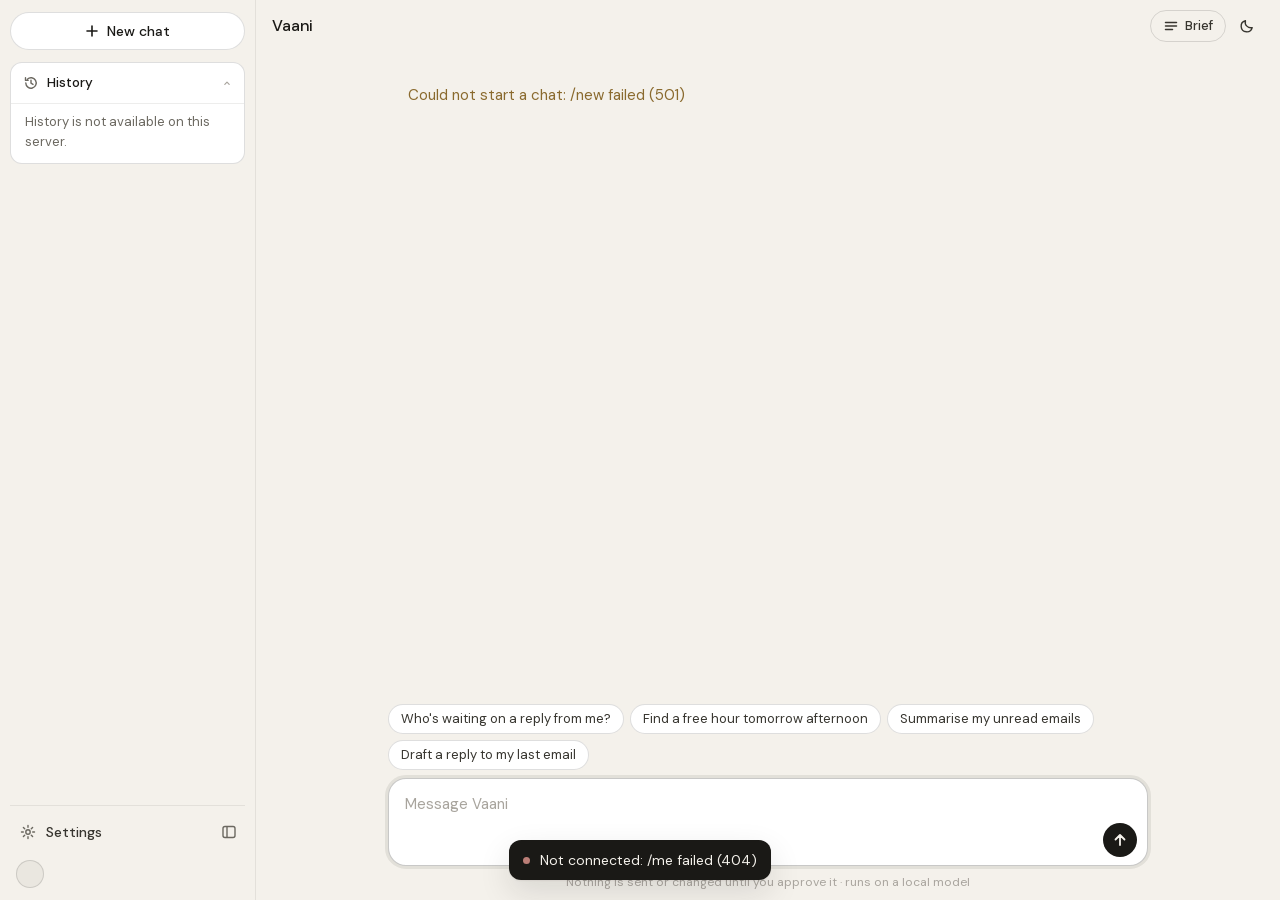
==== commit 8a5cbcc4: "Look, feel and voice: Maaya-style theme, live steps, history, rail sections, local voice Phase 1 (lo" ====
--- a/static/index.html
+++ b/static/index.html
@@ -3,48 +3,102 @@
 <head>
 <meta charset="utf-8">
 <meta name="viewport" content="width=device-width, initial-scale=1">
-<meta name="color-scheme" content="light dark">
+<meta name="color-scheme" content="light">
 <title>Vaani AI</title>
+<script>
+  /* Apply the saved theme before first paint (light is the default; dark is opt-in). */
+  try { var t = localStorage.getItem("vaani.theme"); if (t === "dark" || t === "light") document.documentElement.setAttribute("data-theme", t); } catch (e) {}
+  try { if (localStorage.getItem("vaani.rail") === "collapsed") document.documentElement.classList.add("rail-collapsed"); } catch (e) {}
+</script>
 <link rel="stylesheet" href="/static/app.css">
+<link rel="stylesheet" href="/static/shell.css">
+<link rel="stylesheet" href="/static/brief.css">
+<link rel="stylesheet" href="/static/settings.css">
+<link rel="stylesheet" href="/static/stream.css">
+<link rel="stylesheet" href="/static/history.css">
+<link rel="stylesheet" href="/static/rail.css">
+<link rel="stylesheet" href="/static/voice.css">
 </head>
 <body>
+<div class="splash" id="splash" aria-hidden="true">
+  <div class="splash-inner">
+    <div class="splash-mark">Vaani</div>
+    <div class="splash-rule"></div>
+    <p class="splash-tag">Your Gmail and Calendar, with a confirm step on every write.</p>
+    <div class="splash-bar"><i></i></div>
+    <p class="splash-status" id="splashStatus">SIGNING YOU IN</p>
+  </div>
+</div>
 <a class="skip-link" href="#box">Skip to the message box</a>
 <div class="app" id="app">
   <aside class="rail" id="rail" aria-label="Vaani menu">
-    <div class="wordmark">Vaani<span> AI</span></div>
-    <nav class="rail-nav" aria-label="Main">
-      <button type="button" id="newBtn" class="rail-btn">New chat</button>
-      <button type="button" id="briefBtn" class="rail-btn" data-turn>Brief</button>
-      <button type="button" id="followBtn" class="rail-btn" data-panel="followups" aria-controls="drawer" aria-expanded="false" hidden>Follow-ups <span class="badge" id="followCount" hidden></span></button>
-      <button type="button" id="autonomyBtn" class="rail-btn" data-panel="autonomy" aria-controls="drawer" aria-expanded="false" hidden>Autonomy</button>
-      <button type="button" id="proofBtn" class="rail-btn" data-panel="proof" aria-controls="drawer" aria-expanded="false" hidden>Proof</button>
-    </nav>
-    <div class="account" id="account">
-      <span class="avatar" id="avatar" aria-hidden="true"></span>
-      <div class="who"><div id="acctName"></div><div id="acctEmail" class="muted"></div></div>
-      <button type="button" id="signOut" class="ghost sm" hidden>Sign out</button>
+    <button type="button" id="newBtn" class="new-pill">
+      <svg width="14" height="14" viewBox="0 0 14 14" aria-hidden="true"><path d="M7 2v10M2 7h10" stroke="currentColor" stroke-width="1.6" stroke-linecap="round"/></svg>
+      <span>New chat</span>
+    </button>
+    <div class="rail-sections" id="railSections" aria-label="Sections"></div>
+    <div class="rail-foot">
+      <div class="rail-foot-row">
+        <button type="button" id="settingsBtn" class="rail-row">
+          <svg width="16" height="16" viewBox="0 0 16 16" aria-hidden="true"><circle cx="8" cy="8" r="2.2" fill="none" stroke="currentColor" stroke-width="1.4"/><path d="M8 1.5v1.8M8 12.7v1.8M1.5 8h1.8M12.7 8h1.8M3.4 3.4l1.3 1.3M11.3 11.3l1.3 1.3M3.4 12.6l1.3-1.3M11.3 4.7l1.3-1.3" stroke="currentColor" stroke-width="1.4" stroke-linecap="round"/></svg>
+          <span>Settings</span>
+        </button>
+        <button type="button" id="railCollapse" class="icon-btn rail-collapse" aria-label="Collapse menu" title="Collapse menu">
+          <svg width="16" height="16" viewBox="0 0 16 16" aria-hidden="true"><rect x="2" y="2.5" width="12" height="11" rx="2" fill="none" stroke="currentColor" stroke-width="1.4"/><path d="M6 2.5v11" stroke="currentColor" stroke-width="1.4"/></svg>
+        </button>
+      </div>
+      <div class="account" id="account">
+        <span class="avatar" id="avatar" aria-hidden="true"></span>
+        <div class="who"><div id="acctName"></div><div id="acctEmail" class="muted"></div></div>
+        <button type="button" id="signOut" class="ghost sm" hidden>Sign out</button>
+      </div>
     </div>
   </aside>
 
   <div class="center">
     <header class="topbar">
-      <button type="button" id="menuBtn" class="icon-btn" aria-controls="rail" aria-expanded="false" aria-label="Menu">
-        <svg width="18" height="18" viewBox="0 0 18 18" aria-hidden="true"><path d="M2 4.5h14M2 9h14M2 13.5h14" stroke="currentColor" stroke-width="1.6" stroke-linecap="round"/></svg>
-      </button>
-      <span class="brand">Vaani AI</span>
-      <span id="me" class="me">Connecting…</span>
+      <div class="top-left">
+        <button type="button" id="menuBtn" class="icon-btn" aria-controls="rail" aria-expanded="false" aria-label="Menu">
+          <svg width="18" height="18" viewBox="0 0 18 18" aria-hidden="true"><path d="M2 4.5h14M2 9h14M2 13.5h14" stroke="currentColor" stroke-width="1.6" stroke-linecap="round"/></svg>
+        </button>
+        <span class="brand">Vaani</span>
+      </div>
+      <span id="me" class="me" hidden>Connecting…</span>
+      <div class="top-actions">
+        <button type="button" id="briefBtn" class="top-btn" data-turn aria-label="Show the inbox brief" title="Inbox brief">
+          <svg width="16" height="16" viewBox="0 0 16 16" aria-hidden="true"><path d="M2.5 4.5h11M2.5 8h11M2.5 11.5h7" stroke="currentColor" stroke-width="1.5" stroke-linecap="round"/></svg>
+          <span class="top-label">Brief</span>
+        </button>
+        <button type="button" id="themeToggle" class="icon-btn top-icon" aria-label="Switch to dark theme" title="Switch theme">
+          <svg class="i-moon" width="16" height="16" viewBox="0 0 16 16" aria-hidden="true"><path d="M13.2 9.6A5.6 5.6 0 0 1 6.4 2.8a5.6 5.6 0 1 0 6.8 6.8z" fill="none" stroke="currentColor" stroke-width="1.4" stroke-linejoin="round"/></svg>
+          <svg class="i-sun" width="16" height="16" viewBox="0 0 16 16" aria-hidden="true"><circle cx="8" cy="8" r="2.8" fill="none" stroke="currentColor" stroke-width="1.4"/><path d="M8 1.2v1.6M8 13.2v1.6M1.2 8h1.6M13.2 8h1.6M3.2 3.2l1.1 1.1M11.7 11.7l1.1 1.1M3.2 12.8l1.1-1.1M11.7 4.3l1.1-1.1" stroke="currentColor" stroke-width="1.4" stroke-linecap="round"/></svg>
+        </button>
+      </div>
     </header>
     <div class="scroller" id="scroller">
       <div id="log" class="thread" role="log" aria-live="polite" aria-label="Conversation"></div>
     </div>
-    <form id="f" class="composer">
-      <div class="composer-inner">
-        <label class="sr" for="box">Message to Vaani</label>
-        <input id="box" autocomplete="off" placeholder="Ask Vaani: check my latest emails, reply to someone, or brief my day" autofocus>
-        <button class="primary" id="send" type="submit">Send</button>
-      </div>
-    </form>
-    <footer class="strip" id="strip" aria-label="Last turn: model, time and tools"></footer>
+    <div class="composer-wrap">
+      <button type="button" id="jumpBtn" class="jump-pill" hidden>
+        <svg width="12" height="12" viewBox="0 0 12 12" aria-hidden="true"><path d="M6 2v8M2.5 6.5L6 10l3.5-3.5" fill="none" stroke="currentColor" stroke-width="1.5" stroke-linecap="round" stroke-linejoin="round"/></svg>
+        Jump to latest
+      </button>
+      <div class="composer-chips" id="composerChips" aria-label="Suggestions"></div>
+      <form id="f" class="composer">
+        <div class="composer-box">
+          <label class="sr" for="box">Message to Vaani</label>
+          <textarea id="box" rows="1" autocomplete="off" placeholder="Message Vaani" autofocus></textarea>
+          <div class="composer-row">
+            <div class="mic-slot" id="micSlot"></div>
+            <button class="send-btn" id="send" type="submit" aria-label="Send">
+              <svg width="16" height="16" viewBox="0 0 16 16" aria-hidden="true"><path d="M8 13V3M3.5 7.5L8 3l4.5 4.5" fill="none" stroke="currentColor" stroke-width="1.8" stroke-linecap="round" stroke-linejoin="round"/></svg>
+            </button>
+          </div>
+        </div>
+      </form>
+      <p class="composer-note">Nothing is sent or changed until you approve it · runs on a local model</p>
+    </div>
+    <footer class="strip" id="strip" aria-label="Last turn: model, time and tools" hidden></footer>
   </div>
 
   <aside class="drawer" id="drawer" aria-labelledby="drawerTitle" hidden>
@@ -58,6 +112,7 @@
   </aside>
 </div>
 <div class="scrim" id="scrim" hidden></div>
+<div class="toasts" id="toasts" role="status" aria-live="polite"></div>
 
 <dialog id="confirmDlg" aria-labelledby="dlgTitle" aria-describedby="dlgText">
   <form method="dialog">
@@ -70,6 +125,18 @@
   </form>
 </dialog>
 
-<script src="/static/app.js" defer onerror="document.getElementById('me').textContent='Could not load /static/app.js: the server must serve the static/ folder at /static.'"></script>
+<!-- Load order matters: the hook bus first, feature files next, app.js last (see .build/CONTRACT-v2.md). -->
+<script src="/static/vaani.js" defer></script>
+<script src="/static/brief.js" defer></script>
+<script src="/static/settings.js" defer></script>
+<script src="/static/stream.js" defer></script>
+<script src="/static/history.js" defer></script>
+<script src="/static/rail.js" defer></script>
+<script src="/static/voice.js" defer></script>
+<script src="/static/app.js" defer onerror="var s=document.getElementById('splashStatus');if(s)s.textContent='Could not load /static/app.js: the server must serve the static/ folder at /static.'"></script>
+<script>
+  /* Never let the splash hide the page for long, even if a script failed to load. */
+  setTimeout(function () { var s = document.getElementById("splash"); if (s) s.remove(); }, 12000);
+</script>
 </body>
 </html>
--- a/static/app.css
+++ b/static/app.css
@@ -1,77 +1,98 @@
-/* Vaani AI "Ledger" theme: an audit trail, not a chatbot.
-   Indigo = waiting for your approval, green = verified by Google, amber = pending / stale, red = risk.
-   No web fonts are downloaded: Inter and IBM Plex Mono are used only if installed locally. */
+/* Vaani AI theme: warm cream paper, white cards with hairline ink borders, near-black ink for text and primary buttons.
+   Light is the default whatever the OS says; dark only via <html data-theme="dark"> (saved in localStorage "vaani.theme").
+   Meaning: ink outline = waiting for your approval, green = verified by Google, amber = pending / stale, red = risk.
+   Fonts come from static/fonts/ (latin subsets, OFL): DM Sans for text, DM Mono only for counts, stamps and timings,
+   Instrument Serif only for the wordmark. Token names: .build/CONTRACT-v2.md. */
+
+@font-face { font-family: "DM Sans"; src: url("fonts/dm-sans-400-600-normal-latin.woff2") format("woff2"); font-weight: 400 600; font-style: normal; font-display: swap; }
+@font-face { font-family: "DM Mono"; src: url("fonts/dm-mono-400-normal-latin.woff2") format("woff2"); font-weight: 400; font-style: normal; font-display: swap; }
+@font-face { font-family: "DM Mono"; src: url("fonts/dm-mono-500-normal-latin.woff2") format("woff2"); font-weight: 500; font-style: normal; font-display: swap; }
+@font-face { font-family: "Instrument Serif"; src: url("fonts/instrument-serif-400-normal-latin.woff2") format("woff2"); font-weight: 400; font-style: normal; font-display: swap; }
+@font-face { font-family: "Instrument Serif"; src: url("fonts/instrument-serif-400-italic-latin.woff2") format("woff2"); font-weight: 400; font-style: italic; font-display: swap; }
 
 :root {
-  --bg: #F7F7F5; --surface: #FFFFFF; --surface-2: #F0F0EC; --ink: #16181D; --muted: #6B7280;
-  --line: #E4E4DF; --line-strong: #D1D1CB;
-  --accent: #3F3CBB; --accent-ink: #3F3CBB; --accent-soft: #EDEDFA;
-  --ok: #15803D; --ok-soft: #EAF6EE; --warn: #B45309; --warn-soft: #FDF3E6;
-  --risk: #B91C1C; --risk-btn: #B91C1C; --risk-soft: #FCECEC;
-  --user-bg: #E9E9F6; --focus: #3F3CBB;
-  --shadow: 0 1px 2px rgba(22, 24, 29, .04), 0 2px 8px rgba(22, 24, 29, .05);
-  --font: "Inter", system-ui, -apple-system, BlinkMacSystemFont, "Segoe UI", Roboto, Helvetica, Arial, sans-serif;
-  --mono: "IBM Plex Mono", ui-monospace, SFMono-Regular, Menlo, Consolas, "Liberation Mono", monospace;
-  --r: 10px; --rail: 240px; --drawer: 380px; --col: 760px;
+  --bg: #F4F1EB; --bg-sunken: #EAE7E0; --surface: #FFFFFF; --surface-hover: #EFECE5;
+  --ink: #1A1916; --ink-2: #37352F; --muted: #6B6860; --faint: #A8A49D;
+  --line: rgba(26, 25, 22, .08); --line-2: rgba(26, 25, 22, .14); --line-3: rgba(26, 25, 22, .24);
+  --ok: #4A6B4D; --ok-soft: #E9EFE7; --warn: #8A6A2E; --warn-soft: #F5EEDE;
+  --risk: #9C4038; --risk-soft: #F5E7E5; --info: #3D73A6; --info-soft: #E6EDF1;
+  --r-sm: 8px; --r-md: 12px; --r-lg: 18px; --r-pill: 999px;
+  --font: "DM Sans", system-ui, -apple-system, BlinkMacSystemFont, "Segoe UI", Roboto, Helvetica, Arial, sans-serif;
+  --mono: "DM Mono", ui-monospace, SFMono-Regular, Menlo, Consolas, "Liberation Mono", monospace;
+  --serif: "Instrument Serif", "Iowan Old Style", Georgia, serif;
+  --ease: cubic-bezier(.22, 1, .36, 1); --dur-fast: .15s; --dur: .25s;
+  /* Only menus, dialogs and toasts float; everything else is flat paper. */
+  --shadow-pop: 0 1px 2px rgba(26, 25, 22, .06), 0 12px 32px rgba(26, 25, 22, .12);
+  --scrim: rgba(26, 25, 22, .32);
+  --rail: 256px; --drawer: 380px; --col: 760px;
+  /* Old "Ledger" names, aliased so every older rule and feature stylesheet keeps working. */
+  --surface-2: var(--surface-hover); --line-strong: var(--line-3);
+  --accent: var(--ink); --accent-ink: var(--ink); --accent-soft: var(--bg-sunken);
+  --risk-btn: var(--risk); --user-bg: var(--bg-sunken); --focus: var(--ink);
+  --shadow: none; --r: var(--r-md);
   color-scheme: light;
 }
-@media (prefers-color-scheme: dark) {
-  :root {
-    --bg: #0F1115; --surface: #171A21; --surface-2: #1E222B; --ink: #E7E9EE; --muted: #9AA2B1;
-    --line: #262A34; --line-strong: #363B47;
-    --accent: #4F4CD6; --accent-ink: #ABA9FF; --accent-soft: #1F2042;
-    --ok: #4ACB7A; --ok-soft: #10261A; --warn: #E9A645; --warn-soft: #2B2012;
-    --risk: #F27676; --risk-btn: #C42A2A; --risk-soft: #2D1517;
-    --user-bg: #24264A; --focus: #ABA9FF;
-    --shadow: 0 1px 2px rgba(0, 0, 0, .3);
-    color-scheme: dark;
-  }
-}
-/* VAANI_THEME=classic: same page, the old blue accent. */
-body.theme-classic { --accent: #2563EB; --accent-ink: #2563EB; --accent-soft: #E8EFFD; --user-bg: #DBEAFE; --focus: #2563EB; }
-@media (prefers-color-scheme: dark) {
-  body.theme-classic { --accent: #2563EB; --accent-ink: #8AB4FF; --accent-soft: #172338; --user-bg: #1C2C4A; --focus: #8AB4FF; }
+:root[data-theme="dark"] {
+  --bg: #1A1916; --bg-sunken: #141311; --surface: #1E1D1A; --surface-hover: #2A2926;
+  --ink: #F4F1EB; --ink-2: #DDD9D0; --muted: #C9C5BC; --faint: #8A867D;
+  --line: rgba(244, 241, 235, .10); --line-2: rgba(244, 241, 235, .18); --line-3: rgba(244, 241, 235, .30);
+  --ok: #8DB491; --ok-soft: #1F2A20; --warn: #D9B36A; --warn-soft: #2C2416;
+  --risk: #E08A80; --risk-soft: #2E1A18; --info: #8FB5DB; --info-soft: #18232D;
+  --shadow-pop: 0 1px 2px rgba(0, 0, 0, .3), 0 12px 32px rgba(0, 0, 0, .45);
+  --scrim: rgba(0, 0, 0, .5);
+  color-scheme: dark;
 }
 
 * { box-sizing: border-box; }
 [hidden] { display: none !important; }
 html, body { height: 100%; }
-body { margin: 0; background: var(--bg); color: var(--ink); font: 15px/1.5 var(--font); -webkit-font-smoothing: antialiased; }
-a { color: var(--accent-ink); text-underline-offset: 2px; }
+body { margin: 0; background: var(--bg); color: var(--ink); font: 15px/1.5 var(--font); -webkit-font-smoothing: antialiased; -moz-osx-font-smoothing: grayscale; }
+h1, h2, h3, h4, strong, b { font-weight: 600; }
+a { color: var(--ink); text-decoration-color: var(--line-3); text-underline-offset: 3px; }
+a:hover { text-decoration-color: currentColor; }
+::selection { background: var(--line-2); }
 .sr { position: absolute; width: 1px; height: 1px; overflow: hidden; clip: rect(0 0 0 0); white-space: nowrap; }
 .muted { color: var(--muted); }
+/* Utilities for feature files: .mono for a small count / stamp / timing, .serif for the wordmark or a splash line. */
+.mono { font-family: var(--mono); font-size: 12px; font-weight: 400; letter-spacing: 0; }
+.serif { font-family: var(--serif); font-weight: 400; letter-spacing: -.01em; }
 :focus-visible { outline: 2px solid var(--focus); outline-offset: 2px; }
-.skip-link { position: absolute; left: 8px; top: -48px; z-index: 100; background: var(--surface); padding: 8px 12px; border-radius: 8px; }
+.skip-link { position: absolute; left: 8px; top: -48px; z-index: 100; background: var(--surface); color: var(--ink); border: 1px solid var(--line-2); padding: 8px 14px; border-radius: var(--r-pill); }
 .skip-link:focus { top: 8px; }
 
 /* ---------------------------------------------------------------- buttons */
-button { font: inherit; font-size: 14px; line-height: 20px; min-height: 32px; padding: 5px 12px; border-radius: 8px;
-  border: 1px solid var(--line-strong); background: var(--surface); color: var(--ink); cursor: pointer; }
-button:hover:not(:disabled):not([aria-disabled="true"]) { border-color: var(--muted); }
-button.primary { background: var(--accent); border-color: var(--accent); color: #fff; font-weight: 550; }
-button.danger { background: var(--risk-btn); border-color: var(--risk-btn); color: #fff; font-weight: 550; }
-button.primary:hover:not(:disabled), button.danger:hover:not(:disabled) { filter: brightness(1.1); border-color: transparent; }
+/* Hover rules use :where() for the "not disabled" test so a component's own :hover rule wins without fighting specificity. */
+button { font: inherit; font-size: 14px; font-weight: 500; line-height: 20px; min-height: 34px; padding: 6px 14px; border-radius: var(--r-pill);
+  border: 1px solid var(--line-2); background: var(--surface); color: var(--ink); cursor: pointer;
+  transition: background-color var(--dur-fast) var(--ease), border-color var(--dur-fast) var(--ease), color var(--dur-fast) var(--ease); }
+button:hover:where(:not(:disabled, [aria-disabled="true"])) { border-color: var(--line-3); background: var(--surface-hover); }
+button.primary { background: var(--ink); border-color: var(--ink); color: var(--bg); font-weight: 600; }
+button.primary:hover:where(:not(:disabled, [aria-disabled="true"])) { background: var(--ink-2); border-color: var(--ink-2); }
+button.danger { background: var(--risk); border-color: var(--risk); color: var(--bg); font-weight: 600; }
+button.danger:hover:where(:not(:disabled, [aria-disabled="true"])) { background: color-mix(in srgb, var(--risk) 84%, var(--ink)); border-color: transparent; }
 button.ghost { background: transparent; border-color: transparent; color: var(--muted); }
-button.ghost:hover:not(:disabled) { background: var(--surface-2); color: var(--ink); border-color: transparent; }
-button.link { background: none; border: 0; padding: 0; min-height: 0; font: inherit; color: var(--accent-ink); text-decoration: underline; text-underline-offset: 2px; }
-button.sm { font-size: 13px; padding: 3px 10px; min-height: 28px; }
-button:disabled, button[aria-disabled="true"] { opacity: .5; cursor: default; }
-.icon-btn { display: inline-flex; align-items: center; justify-content: center; width: 36px; height: 36px; padding: 0; border-color: transparent; background: transparent; font-size: 20px; line-height: 1; color: var(--ink); }
-.icon-btn:hover:not(:disabled) { background: var(--surface-2); }
+button.ghost:hover:where(:not(:disabled, [aria-disabled="true"])) { background: var(--surface-hover); color: var(--ink); border-color: transparent; }
+button.link { background: none; border: 0; border-radius: var(--r-sm); padding: 0; min-height: 0; font: inherit; font-weight: 500; color: var(--ink); text-decoration: underline; text-decoration-color: var(--line-3); text-underline-offset: 3px; }
+button.link:hover:where(:not(:disabled, [aria-disabled="true"])) { background: none; text-decoration-color: currentColor; }
+button.sm { font-size: 13px; padding: 4px 12px; min-height: 30px; }
+button:disabled, button[aria-disabled="true"] { opacity: .45; cursor: default; }
+.icon-btn { display: inline-flex; align-items: center; justify-content: center; width: 36px; height: 36px; min-height: 0; padding: 0; border-color: transparent; background: transparent; border-radius: var(--r-pill); font-size: 20px; line-height: 1; color: var(--ink-2); }
+.icon-btn:hover:where(:not(:disabled, [aria-disabled="true"])) { background: var(--surface-hover); border-color: transparent; color: var(--ink); }
 
 /* ---------------------------------------------------------------- frame */
-.app { display: grid; grid-template-columns: var(--rail) minmax(0, 1fr); height: 100vh; height: 100dvh; }
-.rail { background: var(--surface); border-right: 1px solid var(--line); display: flex; flex-direction: column; gap: 16px; padding: 16px 12px; min-height: 0; overflow-y: auto; }
-.wordmark { font-weight: 700; font-size: 17px; letter-spacing: -.01em; padding: 4px 8px; }
-.wordmark span { color: var(--muted); font-weight: 500; }
+.app { display: grid; grid-template-columns: var(--rail) minmax(0, 1fr); height: 100vh; height: 100dvh; background: var(--bg); }
+.rail { background: var(--bg); border-right: 1px solid var(--line); display: flex; flex-direction: column; gap: 18px; padding: 18px 14px; min-height: 0; overflow-y: auto; scrollbar-width: thin; scrollbar-color: var(--line-3) transparent; }
+.wordmark { font-family: var(--serif); font-weight: 400; font-size: 27px; line-height: 1.1; letter-spacing: -.01em; padding: 2px 10px; color: var(--ink); }
+.wordmark span { color: var(--muted); }
 .rail-nav { display: flex; flex-direction: column; gap: 2px; }
-.rail-btn { display: flex; align-items: center; justify-content: space-between; gap: 8px; width: 100%; text-align: left; padding: 7px 10px; border-color: transparent; background: transparent; }
-.rail-btn:hover:not(:disabled) { background: var(--surface-2); border-color: transparent; }
-.rail-btn[aria-expanded="true"] { background: var(--accent-soft); color: var(--accent-ink); font-weight: 600; }
-#newBtn { justify-content: center; border-color: var(--line-strong); background: var(--surface); margin-bottom: 8px; font-weight: 550; }
-.badge { font: 600 12px/18px var(--mono); min-width: 20px; padding: 0 6px; border-radius: 999px; background: var(--warn-soft); color: var(--warn); text-align: center; }
-.account { margin-top: auto; display: grid; grid-template-columns: 32px minmax(0, 1fr); gap: 4px 10px; align-items: center; padding: 12px 8px 0; border-top: 1px solid var(--line); }
-.avatar { position: relative; width: 32px; height: 32px; border-radius: 50%; background: var(--accent-soft); color: var(--accent-ink); display: grid; place-items: center; font-weight: 650; font-size: 14px; overflow: hidden; }
+.rail-btn { display: flex; align-items: center; justify-content: space-between; gap: 8px; width: 100%; min-height: 36px; text-align: left; padding: 7px 12px; border-color: transparent; border-radius: var(--r-md); background: transparent; color: var(--ink-2); }
+.rail-btn:hover:where(:not(:disabled, [aria-disabled="true"])) { background: var(--surface-hover); border-color: transparent; color: var(--ink); }
+.rail-btn[aria-expanded="true"] { background: var(--surface); border-color: var(--line-2); color: var(--ink); font-weight: 600; }
+#newBtn { justify-content: center; border-radius: var(--r-pill); border-color: var(--ink); background: var(--ink); color: var(--bg); margin-bottom: 10px; font-weight: 600; }
+#newBtn:hover:where(:not(:disabled, [aria-disabled="true"])) { background: var(--ink-2); border-color: var(--ink-2); }
+.badge { font: 500 11px/18px var(--mono); min-width: 20px; padding: 0 6px; border-radius: var(--r-pill); background: var(--warn-soft); color: var(--warn); text-align: center; }
+.account { margin-top: auto; display: grid; grid-template-columns: 32px minmax(0, 1fr); gap: 4px 10px; align-items: center; padding: 14px 8px 0; border-top: 1px solid var(--line); }
+.avatar { position: relative; width: 32px; height: 32px; border-radius: 50%; background: var(--bg-sunken); color: var(--ink); border: 1px solid var(--line-2); display: grid; place-items: center; font-weight: 600; font-size: 14px; overflow: hidden; }
 .avatar img { position: absolute; inset: 0; width: 100%; height: 100%; object-fit: cover; }
 .account .who { min-width: 0; font-size: 13px; line-height: 18px; }
 .account .who div { overflow: hidden; text-overflow: ellipsis; white-space: nowrap; }
@@ -79,141 +100,146 @@
 #signOut { grid-column: 1 / -1; justify-self: start; margin-top: 4px; }
 
 .center { display: flex; flex-direction: column; min-width: 0; min-height: 0; height: 100vh; height: 100dvh; }
-.topbar { display: flex; align-items: center; gap: 8px; min-height: 40px; padding: 4px 16px; border-bottom: 1px solid var(--line); font-size: 12px; color: var(--muted); }
+.topbar { display: flex; align-items: center; gap: 8px; min-height: 44px; padding: 4px 20px; border-bottom: 1px solid var(--line); background: var(--bg); font-size: 12px; color: var(--muted); }
 .topbar .brand, #menuBtn { display: none; }
-.topbar .brand { font-weight: 700; font-size: 15px; color: var(--ink); white-space: nowrap; }
-.me { flex: 1; min-width: 0; font-family: var(--mono); white-space: nowrap; overflow: hidden; text-overflow: ellipsis; }
+.topbar .brand { font-family: var(--serif); font-weight: 400; font-size: 21px; line-height: 1; color: var(--ink); white-space: nowrap; }
+.me { flex: 1; min-width: 0; white-space: nowrap; overflow: hidden; text-overflow: ellipsis; }
 .me.warn { color: var(--warn); }
-.scroller { flex: 1; min-height: 0; overflow-y: auto; }
-.thread { max-width: var(--col); margin: 0 auto; padding: 24px 16px 32px; display: flex; flex-direction: column; gap: 16px; }
-
-.composer { border-top: 1px solid var(--line); background: var(--bg); padding: 12px 16px; }
-.composer-inner { max-width: var(--col); margin: 0 auto; display: flex; gap: 8px; }
-.composer input { flex: 1; min-width: 0; font: inherit; padding: 9px 12px; border: 1px solid var(--line-strong); border-radius: var(--r); background: var(--surface); color: var(--ink); }
-.composer input:focus-visible { outline: 2px solid var(--focus); outline-offset: -1px; }
-.composer.editing input { border-color: var(--accent); box-shadow: 0 0 0 3px var(--accent-soft); }
-.composer button[type="submit"] { min-height: 40px; padding: 0 16px; }
-.strip { display: block; padding: 5px 16px; border-top: 1px solid var(--line); background: var(--surface); font: 12px/18px var(--mono); color: var(--muted); white-space: nowrap; overflow: hidden; text-overflow: ellipsis; }
-.strip .sep { opacity: .6; }
+.scroller { flex: 1; min-height: 0; overflow-y: auto; scrollbar-width: thin; scrollbar-color: var(--line-3) transparent; }
+.thread { max-width: var(--col); margin: 0 auto; padding: 32px 20px 40px; display: flex; flex-direction: column; gap: 18px; }
+
+.composer { background: var(--bg); padding: 12px 20px 16px; }
+.composer-inner { max-width: var(--col); margin: 0 auto; display: flex; align-items: flex-end; gap: 8px; }
+.composer input, .composer textarea { flex: 1; min-width: 0; font: inherit; padding: 11px 16px; border: 1px solid var(--line-2); border-radius: var(--r-lg); background: var(--surface); color: var(--ink);
+  transition: border-color var(--dur-fast) var(--ease); }
+.composer input::placeholder, .composer textarea::placeholder { color: var(--muted); opacity: 1; }
+.composer input:focus-visible, .composer textarea:focus-visible { outline: 3px solid var(--line); outline-offset: 0; border-color: var(--line-3); }
+.composer.editing input, .composer.editing textarea { border-color: var(--ink); outline: 3px solid var(--line-2); outline-offset: 0; }
+.composer button[type="submit"] { min-height: 44px; padding: 0 20px; }
+.strip { display: block; padding: 6px 20px; border-top: 1px solid var(--line); background: var(--bg); font: 11px/18px var(--mono); color: var(--muted); white-space: nowrap; overflow: hidden; text-overflow: ellipsis; }
+.strip .sep { opacity: .5; }
 .strip .local { color: var(--ok); }
 .strip .warn { color: var(--warn); }
 
-.drawer { background: var(--surface); border-left: 1px solid var(--line); display: flex; flex-direction: column; min-height: 0; height: 100vh; height: 100dvh; }
-.drawer-head { display: flex; align-items: center; justify-content: space-between; gap: 8px; padding: 8px 8px 8px 16px; border-bottom: 1px solid var(--line); min-height: 52px; }
-.drawer-head h2 { margin: 0; font-size: 16px; }
+.drawer { background: var(--bg); border-left: 1px solid var(--line-2); display: flex; flex-direction: column; min-height: 0; height: 100vh; height: 100dvh; }
+.drawer-head { display: flex; align-items: center; justify-content: space-between; gap: 8px; padding: 10px 10px 10px 20px; border-bottom: 1px solid var(--line); min-height: 56px; }
+.drawer-head h2 { margin: 0; font-size: 16px; font-weight: 600; }
 .drawer-head h2:focus { outline: none; }
-.drawer-body { flex: 1; min-height: 0; overflow-y: auto; padding: 16px; display: flex; flex-direction: column; gap: 16px; }
-.scrim { position: fixed; inset: 0; z-index: 35; background: rgba(15, 17, 21, .4); }
+.drawer-body { flex: 1; min-height: 0; overflow-y: auto; padding: 20px; display: flex; flex-direction: column; gap: 16px; scrollbar-width: thin; scrollbar-color: var(--line-3) transparent; }
+.scrim { position: fixed; inset: 0; z-index: 35; background: var(--scrim); }
 
 @media (min-width: 1100px) {
   .app.with-drawer { grid-template-columns: var(--rail) minmax(0, 1fr) var(--drawer); }
 }
 @media (max-width: 1099px) {
-  .drawer { position: fixed; top: 0; right: 0; bottom: 0; width: min(var(--drawer), 100vw); z-index: 40; box-shadow: -12px 0 32px rgba(0, 0, 0, .18); animation: slide-in .18s ease-out; }
+  .drawer { position: fixed; top: 0; right: 0; bottom: 0; width: min(var(--drawer), 100vw); z-index: 40; animation: slide-in var(--dur) var(--ease); }
 }
 @media (max-width: 899px) {
   .app { grid-template-columns: minmax(0, 1fr); }
-  .rail { position: fixed; top: 0; bottom: 0; left: 0; width: var(--rail); z-index: 45; transform: translateX(-100%); visibility: hidden; transition: transform .18s ease-out, visibility .18s; box-shadow: 12px 0 32px rgba(0, 0, 0, .18); }
+  .rail { position: fixed; top: 0; bottom: 0; left: 0; width: var(--rail); z-index: 45; border-right-color: var(--line-2); transform: translateX(-100%); visibility: hidden; transition: transform var(--dur) var(--ease), visibility var(--dur); }
   .app.rail-open .rail { transform: none; visibility: visible; }
   .topbar { padding: 4px 8px; }
   .topbar .brand, #menuBtn { display: inline-flex; }
   .me { font-size: 11px; }
 }
 @keyframes slide-in { from { transform: translateX(24px); opacity: .4; } to { transform: none; opacity: 1; } }
-@media (prefers-reduced-motion: reduce) { *, *::before { animation: none !important; transition: none !important; } }
+@media (prefers-reduced-motion: reduce) { *, *::before, *::after { animation: none !important; transition: none !important; } }
 
 /* ---------------------------------------------------------------- chat */
 .msg { max-width: 85%; overflow-wrap: anywhere; }
-.msg.user { align-self: flex-end; background: var(--user-bg); padding: 8px 14px; border-radius: 14px 14px 4px 14px; white-space: pre-wrap; }
-.msg.bot { align-self: stretch; max-width: 100%; }
+.msg.user { align-self: flex-end; background: var(--bg-sunken); color: var(--ink); padding: 10px 16px; border-radius: var(--r-lg); white-space: pre-wrap; }
+.msg.bot { align-self: stretch; max-width: 100%; color: var(--ink); }
 .msg.bot p { margin: 0; }
-.msg.bot p + p, .msg.bot p + ol, .msg.bot p + ul, .msg.bot ol + p, .msg.bot ul + p { margin-top: 8px; }
-.msg.bot ol, .msg.bot ul { margin: 4px 0 0; padding-left: 22px; }
-.msg.bot li { margin: 2px 0; }
+.msg.bot p + p, .msg.bot p + ol, .msg.bot p + ul, .msg.bot ol + p, .msg.bot ul + p { margin-top: 10px; }
+.msg.bot ol, .msg.bot ul { margin: 6px 0 0; padding-left: 22px; }
+.msg.bot li { margin: 3px 0; }
 .msg.bot li > ul, .msg.bot li > ol { margin-top: 2px; padding-left: 18px; }
 .msg.bot li > ul { list-style: disc; }
 .msg.err { color: var(--warn); }
-.meta { font: 12px/18px var(--mono); color: var(--muted); margin-top: -8px; }
+.meta { font: 11px/18px var(--mono); color: var(--muted); margin-top: -10px; }
 .thread > .meta:first-child { margin-top: 0; }
 .meta.err { color: var(--warn); }
-.spin { align-self: flex-start; display: flex; align-items: center; gap: 8px; color: var(--muted); font: 13px var(--mono); }
-.spin::before { content: ""; width: 12px; height: 12px; border: 2px solid var(--line-strong); border-top-color: var(--accent); border-radius: 50%; animation: r .8s linear infinite; }
+.spin { align-self: flex-start; display: flex; align-items: center; gap: 10px; color: var(--muted); font-size: 13px; }
+.spin::before { content: ""; width: 14px; height: 14px; border: 1.5px solid var(--line-2); border-top-color: var(--ink); border-radius: 50%; animation: r .8s linear infinite; }
 @keyframes r { to { transform: rotate(360deg); } }
 .starter { display: flex; flex-wrap: wrap; gap: 8px; }
-.chip-btn { border-radius: 999px; font-size: 13px; padding: 4px 12px; }
+.chip-btn { border-radius: var(--r-pill); font-size: 13px; padding: 5px 14px; min-height: 32px; background: var(--surface); border-color: var(--line-2); color: var(--ink-2); }
 
 /* ---------------------------------------------------------------- cards */
-.card { background: var(--surface); border: 1px solid var(--line); border-radius: var(--r); padding: 16px; box-shadow: var(--shadow); }
+.card { background: var(--surface); border: 1px solid var(--line-2); border-radius: var(--r-lg); padding: 18px 20px; }
 .card:focus { outline: none; }
 .card:focus-visible { outline: 2px solid var(--focus); outline-offset: 2px; }
-.card-head { display: flex; align-items: center; gap: 8px; flex-wrap: wrap; margin-bottom: 8px; }
-.stamp { font: 600 11px/16px var(--mono); letter-spacing: .07em; text-transform: uppercase; color: var(--muted); }
-.stamp.accent-ink { color: var(--accent-ink); }
-.stamp.when { margin-left: auto; font-weight: 400; letter-spacing: 0; text-transform: none; font-size: 12px; }
-.chip { display: inline-flex; align-items: center; gap: 4px; font: 12px/18px var(--mono); padding: 0 8px; border-radius: 999px; border: 1px solid var(--line-strong); color: var(--muted); background: var(--surface); white-space: nowrap; }
-.chip.accent { background: var(--accent-soft); color: var(--accent-ink); border-color: transparent; }
+.card-head { display: flex; align-items: center; gap: 8px; flex-wrap: wrap; margin-bottom: 10px; }
+.stamp { font: 500 11px/16px var(--mono); letter-spacing: .06em; text-transform: uppercase; color: var(--muted); }
+.stamp.accent-ink { color: var(--ink); }
+.stamp.when { margin-left: auto; font-weight: 400; letter-spacing: 0; text-transform: none; }
+.chip { display: inline-flex; align-items: center; gap: 4px; font: 400 11px/20px var(--mono); padding: 0 8px; border-radius: var(--r-pill); border: 1px solid var(--line-2); color: var(--muted); background: var(--surface); white-space: nowrap; }
+.chip.accent { background: var(--bg-sunken); color: var(--ink); border-color: transparent; }
 .chip.ok { background: var(--ok-soft); color: var(--ok); border-color: transparent; }
 .chip.warn { background: var(--warn-soft); color: var(--warn); border-color: transparent; }
-.card h4 { margin: 0 0 8px; font-size: 15px; font-weight: 650; }
-.card .line { font-size: 14px; margin: 2px 0; overflow-wrap: anywhere; }
-.mailbody { white-space: pre-wrap; background: var(--bg); border: 1px solid var(--line); border-radius: 8px; padding: 8px 12px; margin: 8px 0; max-height: 260px; overflow: auto; font-size: 14px; overflow-wrap: anywhere; }
+.card h4 { margin: 0 0 8px; font-size: 16px; font-weight: 600; line-height: 1.35; }
+.card .line { font-size: 14px; margin: 2px 0; color: var(--ink-2); overflow-wrap: anywhere; }
+.mailbody { white-space: pre-wrap; background: var(--bg); color: var(--ink-2); border: 1px solid var(--line); border-radius: var(--r-md); padding: 12px 14px; margin: 10px 0; max-height: 260px; overflow: auto; font-size: 14px; overflow-wrap: anywhere; }
 blockquote.mailbody { margin: 0; }
 .note { margin: 8px 0 0; font-size: 13px; color: var(--muted); }
 .actions { display: flex; align-items: center; gap: 8px; flex-wrap: wrap; margin-top: 16px; }
 .actions.tight { margin-top: 0; }
-.status { font: 12px/18px var(--mono); color: var(--muted); }
+.status { font-size: 13px; color: var(--muted); }
 .status:empty { display: none; }
 .status.err, .err-line, .inline-err { color: var(--risk); }
-.err-line { margin: 0; padding: 8px 16px; font-size: 13px; }
+.err-line { margin: 0; padding: 10px 20px; font-size: 13px; }
 .inline-err { margin: 0; font-size: 13px; }
 .inline-err:empty { display: none; }
 
-.card.action.live { border-color: var(--accent); box-shadow: inset 3px 0 0 var(--accent), var(--shadow); }
-.card.action.danger.live { border-color: var(--risk); box-shadow: inset 3px 0 0 var(--risk), var(--shadow); }
+/* Action cards keep a 1.5px border whatever their state, so approving one does not shift the layout. */
+.card.action { border-width: 1.5px; }
+.card.action.live { border-color: var(--ink); }
+.card.action.danger.live { border-color: var(--risk); }
 .card.action.danger .stamp.accent-ink { color: var(--risk); }
-.card.done { box-shadow: none; }
-.card.done > :not(.actions):not(.status) { opacity: .75; }
-.card.inline { display: flex; align-items: center; gap: 8px; flex-wrap: wrap; padding: 8px 8px 8px 14px; }
-.inline-title { flex: 1 1 160px; min-width: 0; font-size: 14px; font-weight: 550; overflow: hidden; text-overflow: ellipsis; white-space: nowrap; }
+.card.done > :not(.actions):not(.status) { opacity: .7; }
+.card.inline { display: flex; align-items: center; gap: 8px; flex-wrap: wrap; padding: 10px 10px 10px 16px; }
+.inline-title { flex: 1 1 160px; min-width: 0; font-size: 14px; font-weight: 500; overflow: hidden; text-overflow: ellipsis; white-space: nowrap; }
 .card.inline .status { flex-basis: 100%; }
 
-.card.receipt { --tone: var(--ok); border-color: color-mix(in srgb, var(--tone) 40%, var(--line)); box-shadow: inset 3px 0 0 var(--tone), var(--shadow); }
-.card.receipt.warn { --tone: var(--warn); }
-.card.receipt.risk { --tone: var(--risk); }
+.card.receipt { --tone: var(--ok); --tone-soft: var(--ok-soft); position: relative; background: var(--tone-soft); border-color: color-mix(in srgb, var(--tone) 24%, transparent); }
+.card.receipt::before { content: ""; position: absolute; left: 0; top: 16px; bottom: 16px; width: 3px; border-radius: 0 3px 3px 0; background: var(--tone); }
+.card.receipt.warn { --tone: var(--warn); --tone-soft: var(--warn-soft); }
+.card.receipt.risk { --tone: var(--risk); --tone-soft: var(--risk-soft); }
 .receipt .tone { color: var(--tone); }
-.tick { font: 12px/18px var(--mono); }
+.tick { font: 11px/18px var(--mono); }
 .tick.ok { color: var(--ok); } .tick.warn { color: var(--warn); } .tick.muted { color: var(--muted); }
-.report { list-style: none; margin: 0; padding: 0; font: 13px/1.55 var(--mono); }
-.report li { padding-left: 18px; position: relative; overflow-wrap: anywhere; }
-.report li::before { content: "›"; position: absolute; left: 4px; color: var(--tone); }
+.report { list-style: none; margin: 0; padding: 0; font-size: 13.5px; line-height: 1.55; color: var(--ink-2); }
+.report li { padding-left: 16px; position: relative; overflow-wrap: anywhere; }
+.report li::before { content: "›"; position: absolute; left: 3px; color: var(--tone); }
 .undo { margin: 8px 0 0; font-size: 13px; color: var(--muted); }
 
-.card.offer { border-style: dashed; border-color: var(--accent); }
+.card.offer { border: 1px dashed var(--line-3); }
 .offer-text { margin: 0; }
-.card.banner.warn { border-color: var(--warn); background: var(--warn-soft); }
+.card.banner.warn { border-color: color-mix(in srgb, var(--warn) 30%, transparent); background: var(--warn-soft); }
 .card.banner p { margin: 0; }
 
 /* ---------------------------------------------------------------- brief */
 .card.brief { padding: 0; overflow: hidden; }
-.brief-head { display: flex; align-items: baseline; justify-content: space-between; gap: 4px 12px; flex-wrap: wrap; padding: 12px 16px; background: var(--surface-2); border-bottom: 1px solid var(--line); }
-.brief-head h3 { margin: 0; font-size: 15px; }
-.stamp-row { margin: 0; font: 12px/18px var(--mono); color: var(--muted); }
+.brief-head { display: flex; align-items: baseline; justify-content: space-between; gap: 4px 12px; flex-wrap: wrap; padding: 16px 20px 12px; border-bottom: 1px solid var(--line); }
+.brief-head h3 { margin: 0; font-size: 16px; font-weight: 600; }
+.stamp-row { margin: 0; font: 11px/18px var(--mono); color: var(--muted); }
+.stamp-row button { font-family: var(--font); font-size: 12px; }
 .card.brief.stale .stamp-row { color: var(--warn); }
-.group { padding: 12px 16px; }
+.group { padding: 14px 20px; }
 .group + .group { border-top: 1px solid var(--line); }
-.group h4 { display: flex; align-items: center; gap: 8px; margin: 0 0 4px; font-size: 13px; font-weight: 650; }
-.group .count { font: 12px/18px var(--mono); color: var(--muted); padding: 0 6px; border-radius: 999px; background: var(--surface-2); }
-.g-needs_reply .count { background: var(--accent-soft); color: var(--accent-ink); }
+.group h4 { display: flex; align-items: center; gap: 8px; margin: 0 0 6px; font-size: 13px; font-weight: 600; color: var(--ink-2); }
+.group .count { font: 500 11px/18px var(--mono); color: var(--muted); padding: 0 7px; border-radius: var(--r-pill); background: var(--bg-sunken); }
+.g-needs_reply .count { background: var(--ink); color: var(--bg); }
 .g-follow_ups .count { background: var(--warn-soft); color: var(--warn); }
 .rows { list-style: none; margin: 0; padding: 0; }
-.row { display: grid; grid-template-columns: minmax(0, 1fr) auto; column-gap: 12px; padding: 8px 0; }
-.row + .row { border-top: 1px dashed var(--line); }
+.row { display: grid; grid-template-columns: minmax(0, 1fr) auto; column-gap: 12px; padding: 10px 0; }
+.row + .row { border-top: 1px solid var(--line); }
 .row > :not(.row-actions) { grid-column: 1; min-width: 0; }
 .row-top { display: flex; align-items: center; gap: 8px; min-width: 0; }
 .sender { font-weight: 600; font-size: 14px; overflow: hidden; text-overflow: ellipsis; white-space: nowrap; }
-.date { margin-left: auto; font: 12px/18px var(--mono); color: var(--muted); white-space: nowrap; }
-.dot { flex: none; width: 8px; height: 8px; border-radius: 50%; background: var(--accent); }
-.subj { font-size: 14px; overflow-wrap: anywhere; }
+.date { margin-left: auto; font: 11px/18px var(--mono); color: var(--muted); white-space: nowrap; }
+.dot { flex: none; width: 7px; height: 7px; border-radius: 50%; background: var(--ink); }
+.subj { font-size: 14px; color: var(--ink-2); overflow-wrap: anywhere; }
 .snip { font-size: 13px; color: var(--muted); overflow: hidden; text-overflow: ellipsis; white-space: nowrap; }
 .row-actions { grid-column: 2; grid-row: 1 / span 3; display: flex; align-items: center; gap: 4px; }
 .row.dismissed > :not(.row-actions) { opacity: .5; }
@@ -221,70 +247,86 @@
 .drawer .row { grid-template-columns: minmax(0, 1fr); }
 .drawer .row-actions { grid-column: 1; grid-row: auto; margin-top: 8px; }
 .empty { margin: 0; font-size: 13px; color: var(--muted); }
-.promo { display: flex; align-items: center; justify-content: space-between; gap: 8px; font-size: 14px; }
-.group > button.link { margin-top: 4px; font-size: 13px; }
+.promo { display: flex; align-items: center; justify-content: space-between; gap: 8px; font-size: 14px; color: var(--ink-2); }
+.group > button.link { margin-top: 6px; font-size: 13px; }
 @media (max-width: 560px) {
   .row { grid-template-columns: minmax(0, 1fr); }
   .row-actions { grid-column: 1; grid-row: auto; margin-top: 8px; }
-  .thread { padding: 16px 12px 24px; }
+  .thread { padding: 20px 14px 28px; }
+  .card { padding: 16px; }
 }
 
 /* ---------------------------------------------------------------- drawer panels */
-.lede { margin: 0; font-size: 13px; color: var(--muted); }
-.notice { margin: 0; padding: 8px 12px; border-radius: 8px; background: var(--warn-soft); color: var(--warn); font-size: 13px; }
-.email-meta h3 { margin: 4px 0; font-size: 16px; }
+.lede { margin: 0; font-size: 13.5px; color: var(--muted); }
+.notice { margin: 0; padding: 10px 14px; border-radius: var(--r-md); background: var(--warn-soft); color: var(--warn); font-size: 13px; }
+.email-meta h3 { margin: 4px 0; font-size: 17px; font-weight: 600; }
 .email-meta p { margin: 0; font-size: 13px; }
+/* Autonomy: one white card per workflow; the level picker is a cream-deep track with a solid ink pill for the choice. */
 .wf-list { display: flex; flex-direction: column; gap: 12px; }
-.wf { border: 1px solid var(--line); border-radius: var(--r); padding: 12px; display: flex; flex-direction: column; gap: 8px; }
+.wf { background: var(--surface); border: 1px solid var(--line-2); border-radius: var(--r-lg); padding: 18px; display: flex; flex-direction: column; gap: 10px; }
 .wf-head { display: flex; align-items: center; justify-content: space-between; gap: 8px; }
-.wf-head h3 { margin: 0; font-size: 14px; }
-.chip.lv-one_tap, .chip.lv-suggest { background: var(--accent-soft); color: var(--accent-ink); border-color: transparent; }
+.wf-head h3 { margin: 0; font-size: 15px; font-weight: 600; }
+.chip.lv-one_tap, .chip.lv-suggest { background: var(--bg-sunken); color: var(--ink); border-color: transparent; }
 .chip.lv-auto { background: var(--ok-soft); color: var(--ok); border-color: transparent; }
 .wf-desc, .level-desc { margin: 0; font-size: 13px; color: var(--muted); }
-.level-desc { color: var(--ink); }
-.seg { display: grid; grid-template-columns: repeat(4, minmax(0, 1fr)); gap: 2px; padding: 2px; border: 1px solid var(--line-strong); border-radius: 8px; background: var(--surface-2); }
-.seg button { display: inline-flex; align-items: center; justify-content: center; gap: 3px; min-height: 30px; padding: 4px; font-size: 13px; border: 0; border-radius: 6px; background: transparent; white-space: nowrap; }
-.seg button[aria-pressed="true"] { background: var(--surface); color: var(--accent-ink); font-weight: 650; box-shadow: 0 1px 2px rgba(0, 0, 0, .14); }
-.seg button:hover:not(:disabled):not([aria-pressed="true"]) { background: var(--surface); }
-.lock { font-size: 11px; }
-.meter-row { display: flex; align-items: center; gap: 8px; font: 12px/18px var(--mono); color: var(--muted); }
+.level-desc { color: var(--ink-2); }
+.seg { display: grid; grid-template-columns: repeat(4, minmax(0, 1fr)); gap: 2px; padding: 3px; border: 0; border-radius: var(--r-pill); background: var(--bg-sunken); }
+.seg button { display: inline-flex; align-items: center; justify-content: center; gap: 4px; min-height: 32px; padding: 4px 8px; font-size: 13px; font-weight: 500; border: 0; border-radius: var(--r-pill); background: transparent; color: var(--muted); white-space: nowrap; }
+.seg button:hover:where(:not(:disabled, [aria-disabled="true"])) { background: var(--line); color: var(--ink); }
+.seg button[aria-pressed="true"] { background: var(--ink); color: var(--bg); font-weight: 600; }
+.lock { font-size: 11px; filter: grayscale(1); }
+.meter-row { display: flex; align-items: center; gap: 10px; font-size: 12.5px; color: var(--muted); }
 .meter { display: flex; gap: 3px; }
-.meter span { width: 16px; height: 6px; border-radius: 3px; background: var(--line-strong); }
-.meter span.fill { background: var(--accent); }
-.offer-due { font: 12px/18px var(--mono); color: var(--accent-ink); margin-right: auto; }
-.switch { display: flex; align-items: center; gap: 10px; align-self: flex-start; padding: 4px 0; min-height: 28px; border: 0; background: none; font-size: 13px; text-align: left; }
-.switch .knob { position: relative; flex: none; width: 32px; height: 18px; border-radius: 999px; background: var(--line-strong); transition: background .15s; }
-.switch .knob::after { content: ""; position: absolute; top: 2px; left: 2px; width: 14px; height: 14px; border-radius: 50%; background: #fff; transition: transform .15s; }
-.switch[aria-checked="true"] .knob { background: var(--warn); }
-.switch[aria-checked="true"] .knob::after { transform: translateX(14px); }
+.meter span { width: 16px; height: 6px; border-radius: var(--r-pill); background: var(--line-2); }
+.meter span.fill { background: var(--ink); }
+.offer-due { font-size: 13px; font-weight: 500; color: var(--ink); margin-right: auto; }
+.switch { display: flex; align-items: center; gap: 10px; align-self: flex-start; padding: 4px 0; min-height: 28px; border: 0; border-radius: var(--r-sm); background: none; color: var(--ink-2); font-size: 13px; text-align: left; }
+.switch:hover:where(:not(:disabled, [aria-disabled="true"])) { background: none; color: var(--ink); }
+.switch .knob { position: relative; flex: none; width: 32px; height: 18px; border-radius: var(--r-pill); background: var(--line-3); transition: background-color var(--dur-fast) var(--ease); }
+.switch .knob::after { content: ""; position: absolute; top: 2px; left: 2px; width: 14px; height: 14px; border-radius: 50%; background: var(--surface); transition: transform var(--dur-fast) var(--ease); }
+.switch[aria-checked="true"] .knob { background: var(--ink); }
+.switch[aria-checked="true"] .knob::after { transform: translateX(14px); background: var(--bg); }
 .proof-tools { display: flex; gap: 8px; align-items: center; }
-.proof-tools select { flex: 1; min-width: 0; font: inherit; font-size: 13px; padding: 5px 8px; border: 1px solid var(--line-strong); border-radius: 8px; background: var(--surface); color: var(--ink); }
+.proof-tools select { flex: 1; min-width: 0; font: inherit; font-size: 13px; min-height: 34px; padding: 6px 12px; border: 1px solid var(--line-2); border-radius: var(--r-md); background: var(--surface); color: var(--ink); }
 .streaks { display: flex; flex-wrap: wrap; gap: 6px; margin-bottom: 12px; }
 .proof-list { list-style: none; margin: 0; padding: 0; }
-.proof-row { display: grid; grid-template-columns: auto minmax(0, 1fr) 16px auto; gap: 10px; align-items: baseline; padding: 8px 0; border-top: 1px solid var(--line); font-size: 13px; }
-.proof-row time { font: 12px/18px var(--mono); color: var(--muted); white-space: nowrap; }
+.proof-row { display: grid; grid-template-columns: auto minmax(0, 1fr) 16px auto; gap: 10px; align-items: baseline; padding: 10px 0; border-top: 1px solid var(--line); font-size: 13.5px; }
+.proof-row time { font: 11px/18px var(--mono); color: var(--muted); white-space: nowrap; }
 .proof-row .what { display: flex; flex-direction: column; min-width: 0; }
-.outcome { font-size: 12px; }
+.outcome { font-size: 12.5px; }
 .outcome.ok { color: var(--ok); } .outcome.warn { color: var(--warn); } .outcome.risk { color: var(--risk); }
-.outcome.accent { color: var(--accent-ink); } .outcome.muted { color: var(--muted); }
-.ms { font: 12px/18px var(--mono); color: var(--muted); text-align: right; white-space: nowrap; }
-
-dialog { max-width: min(440px, calc(100vw - 32px)); padding: 24px; border: 1px solid var(--line); border-radius: 14px; background: var(--surface); color: var(--ink); box-shadow: 0 16px 48px rgba(0, 0, 0, .24); }
-dialog::backdrop { background: rgba(15, 17, 21, .45); }
-dialog h2 { margin: 0 0 8px; font-size: 17px; }
-dialog p { margin: 0; font-size: 14px; }
+.outcome.accent { color: var(--ink); font-weight: 500; } .outcome.muted { color: var(--muted); }
+.ms { font: 11px/18px var(--mono); color: var(--muted); text-align: right; white-space: nowrap; }
+
+dialog { max-width: min(440px, calc(100vw - 32px)); padding: 24px; border: 1px solid var(--line-2); border-radius: var(--r-lg); background: var(--surface); color: var(--ink); box-shadow: var(--shadow-pop); }
+dialog::backdrop { background: rgba(26, 25, 22, .36); }
+:root[data-theme="dark"] dialog::backdrop { background: rgba(0, 0, 0, .55); }
+dialog h2 { margin: 0 0 8px; font-size: 18px; font-weight: 600; }
+dialog p { margin: 0; font-size: 14px; color: var(--ink-2); }
 dialog .actions { justify-content: flex-end; }
 
 /* ---------------------------------------------------------------- sign-in page */
-body.login { min-height: 100vh; display: grid; place-items: center; padding: 16px; }
-.login-card { width: 100%; max-width: 420px; background: var(--surface); border: 1px solid var(--line); border-radius: 14px; padding: 32px; box-shadow: var(--shadow); }
-.login-card .wordmark { font-size: 28px; padding: 0; margin: 0; }
-.tagline { margin: 8px 0 24px; font-size: 16px; }
-.login-error { margin: 0 0 16px; padding: 8px 12px; border-radius: 8px; background: var(--risk-soft); color: var(--risk); font-size: 14px; }
-.google-btn { display: flex; align-items: center; justify-content: center; gap: 12px; width: 100%; min-height: 44px; font-size: 15px; font-weight: 600; }
+body.login { min-height: 100vh; min-height: 100dvh; display: grid; place-items: center; padding: 24px 16px; background: var(--bg); }
+.login-card { width: 100%; max-width: 420px; background: var(--surface); border: 1px solid var(--line-2); border-radius: var(--r-lg); padding: 40px 36px 36px; }
+.login-card .wordmark { font-size: 40px; line-height: 1.05; padding: 0; margin: 0; }
+.tagline { margin: 10px 0 28px; font-size: 15px; color: var(--muted); }
+.login-error { margin: 0 0 16px; padding: 10px 14px; border-radius: var(--r-md); background: var(--risk-soft); color: var(--risk); font-size: 14px; }
+.google-btn { display: flex; align-items: center; justify-content: center; gap: 12px; width: 100%; min-height: 48px; padding: 10px 20px; border: 1px solid var(--line-3); border-radius: var(--r-pill); background: var(--surface); color: var(--ink); font-size: 15px; font-weight: 500; }
+.google-btn:hover:where(:not(:disabled, [aria-disabled="true"])) { background: var(--surface-hover); border-color: var(--ink-2); }
 .google-btn svg { flex: none; }
-.perm-head { margin: 24px 0 8px; font: 600 11px/16px var(--mono); letter-spacing: .07em; text-transform: uppercase; color: var(--muted); }
-.perms { list-style: none; margin: 0; padding: 0; display: flex; flex-direction: column; gap: 8px; }
-.perms li { display: grid; grid-template-columns: 72px minmax(0, 1fr); gap: 8px; font-size: 14px; }
-.perms strong { font: 600 12px/21px var(--mono); color: var(--muted); }
-@media (max-width: 480px) { .login-card { padding: 24px 20px; } }
+.perm-head { margin: 28px 0 10px; font-size: 12px; font-weight: 600; letter-spacing: .02em; color: var(--muted); }
+.perms { list-style: none; margin: 0; padding: 0; display: flex; flex-direction: column; gap: 10px; }
+.perms li { display: grid; grid-template-columns: 76px minmax(0, 1fr); gap: 10px; font-size: 14px; color: var(--ink-2); }
+.perms strong { font-size: 13px; line-height: 21px; font-weight: 600; color: var(--ink); }
+@media (max-width: 480px) { .login-card { padding: 32px 22px 28px; } .login-card .wordmark { font-size: 36px; } }
+
+/* round 2: Undo on receipts, step-back offers, offline-check summary in Proof */
+.undo-row { display: flex; align-items: center; gap: 8px; flex-wrap: wrap; margin: 10px 0 0; }
+.undo-row .note { margin: 0; }
+.card.offer.step-back { border-color: color-mix(in srgb, var(--warn) 60%, transparent); }
+.card.offer.step-back .stamp { color: var(--warn); }
+.evals { border: 1px solid var(--line-2); border-radius: var(--r-md); padding: 10px 14px; margin: 0 0 12px; background: var(--surface); }
+.evals.ok { border-color: color-mix(in srgb, var(--ok) 30%, transparent); background: var(--ok-soft); }
+.evals.warn { border-color: color-mix(in srgb, var(--warn) 30%, transparent); background: var(--warn-soft); }
+.evals p { margin: 2px 0; font-size: 13px; }
+.evals .note { font-family: var(--mono); font-size: 11px; color: var(--muted); }
--- a/static/shell.css
+++ b/static/shell.css
@@ -0,0 +1,180 @@
+/* shell.css: the page frame in Maaya's calm "paper" style (SHELL agent).
+   Header, rail with collapsible sections, composer, toast, jump pill, brief banner, splash.
+   Uses only the design tokens THEME defines in app.css (see .build/CONTRACT-v2.md). */
+
+[hidden] { display: none !important; }
+html { color-scheme: light; }
+html[data-theme="dark"] { color-scheme: dark; }
+body { background: var(--bg); }
+
+/* ---------------------------------------------------------------- header */
+.topbar { display: flex; align-items: center; justify-content: space-between; gap: 8px; min-height: 52px; padding: 8px 16px;
+  border-bottom: 0; background: var(--bg); color: var(--ink); font-size: 14px; }
+.top-left { display: flex; align-items: center; gap: 6px; min-width: 0; }
+.topbar .top-left .brand { display: inline-block; font: 500 16px/1.2 var(--font); letter-spacing: -.01em; color: var(--ink); white-space: nowrap; }
+.topbar #menuBtn { display: none; }
+.top-actions { display: flex; align-items: center; gap: 4px; margin-left: auto; }
+.topbar .top-btn { display: inline-flex; align-items: center; gap: 6px; min-height: 32px; padding: 5px 12px; border: 1px solid var(--line-2);
+  border-radius: var(--r-pill); background: transparent; color: var(--ink-2); font-size: 13px; font-weight: 500; }
+.topbar button.top-btn:hover:not(:disabled) { background: var(--surface-hover); border-color: var(--line-3); }
+.topbar .icon-btn { width: 34px; height: 34px; min-height: 34px; padding: 0; border: 0; border-radius: var(--r-pill); background: transparent; color: var(--ink-2); }
+.topbar button.icon-btn:hover:not(:disabled) { background: var(--surface-hover); }
+#themeToggle .i-sun { display: none; }
+html[data-theme="dark"] #themeToggle .i-sun { display: block; }
+html[data-theme="dark"] #themeToggle .i-moon { display: none; }
+
+/* ---------------------------------------------------------------- rail */
+.rail { background: var(--bg); border-right: 1px solid var(--line); display: flex; flex-direction: column; gap: 12px;
+  padding: 12px 10px 10px; min-height: 0; overflow: hidden; }
+#newBtn.new-pill { display: flex; align-items: center; justify-content: center; gap: 8px; width: 100%; min-height: 38px; margin: 0; padding: 8px 14px;
+  border: 1px solid var(--line-2); border-radius: var(--r-pill); background: var(--surface); color: var(--ink); font-size: 14px; font-weight: 500; }
+#newBtn.new-pill:hover:not(:disabled) { background: var(--surface-hover); border-color: var(--line-3); }
+
+.rail-sections { flex: 1; min-height: 0; overflow-y: auto; display: flex; flex-direction: column; gap: 8px; margin: 0 -4px; padding: 0 4px 4px; }
+.rail-sec { flex: none; background: var(--surface); border: 1px solid var(--line-2); border-radius: var(--r-md); overflow: hidden; }
+.rail .rail-sec-head { display: flex; align-items: center; gap: 8px; width: 100%; min-height: 40px; margin: 0; padding: 8px 10px 8px 12px; border: 0;
+  border-radius: 0; background: transparent; color: var(--ink); font-size: 13.5px; font-weight: 500; text-align: left; }
+.rail button.rail-sec-head:hover:not(:disabled) { background: var(--surface-hover); }
+.rail-sec-icon { display: inline-flex; flex: none; color: var(--muted); }
+.rail-sec-title { flex: 1; min-width: 0; overflow: hidden; text-overflow: ellipsis; white-space: nowrap; }
+.rail-count { flex: none; min-width: 20px; padding: 0 6px; border-radius: var(--r-pill); background: var(--bg-sunken); color: var(--ink-2);
+  font: 500 11px/18px var(--mono); text-align: center; }
+.rail-count.zero { background: transparent; color: var(--faint); }
+.rail-chev { display: inline-flex; flex: none; color: var(--faint); transition: transform var(--dur-fast) var(--ease); }
+.rail-sec-head[aria-expanded="true"] .rail-chev { transform: rotate(180deg); }
+.rail-sec-body { padding: 4px 6px 8px; border-top: 1px solid var(--line); font-size: 13px; }
+.rail-list { list-style: none; margin: 0; padding: 0; }
+.rail .rail-item { display: flex; align-items: center; gap: 8px; width: 100%; min-height: 0; margin: 0; padding: 6px 8px; border: 0;
+  border-radius: var(--r-sm); background: transparent; color: var(--ink); font-size: 13px; line-height: 18px; font-weight: 400; text-align: left; }
+.rail button.rail-item:hover:not(:disabled) { background: var(--surface-hover); }
+.ri-main { flex: 1; min-width: 0; display: flex; flex-direction: column; }
+.ri-title, .ri-sub { overflow: hidden; text-overflow: ellipsis; white-space: nowrap; }
+.ri-sub { color: var(--muted); font-size: 12px; }
+.ri-meta { flex: none; font: 11px/16px var(--mono); color: var(--faint); white-space: nowrap; }
+.rail-empty { margin: 0; padding: 8px 8px 2px; font-size: 12.5px; color: var(--muted); }
+.rail-empty.err { color: var(--risk); }
+
+.rail-foot { flex: none; display: flex; flex-direction: column; gap: 4px; padding-top: 8px; border-top: 1px solid var(--line); }
+.rail-foot-row { display: flex; align-items: center; gap: 4px; }
+.rail .rail-row { flex: 1; display: flex; align-items: center; gap: 10px; min-height: 36px; margin: 0; padding: 6px 10px; border: 0;
+  border-radius: var(--r-sm); background: transparent; color: var(--ink-2); font-size: 14px; text-align: left; }
+.rail button.rail-row:hover:not(:disabled) { background: var(--surface-hover); }
+.rail .rail-row svg { flex: none; color: var(--muted); }
+.rail .rail-collapse { flex: none; width: 32px; height: 32px; min-height: 32px; padding: 0; border: 0; border-radius: var(--r-sm); background: transparent; color: var(--muted); }
+.rail button.rail-collapse:hover:not(:disabled) { background: var(--surface-hover); color: var(--ink); }
+.rail .account { margin: 0; padding: 6px 6px 2px; border-top: 0; display: grid; grid-template-columns: 28px minmax(0, 1fr) auto; gap: 2px 10px; align-items: center; }
+.rail .avatar { width: 28px; height: 28px; background: var(--bg-sunken); color: var(--ink-2); font-size: 13px; font-weight: 600; }
+.rail .account .who { font-size: 13px; line-height: 17px; }
+.rail .account #acctEmail { color: var(--muted); font-size: 12px; }
+.rail #signOut { grid-column: auto; justify-self: end; margin: 0; min-height: 26px; padding: 2px 8px; border: 0; font-size: 12px; color: var(--muted); }
+
+/* Desktop: the rail can be collapsed away; the header menu button brings it back. */
+@media (min-width: 900px) {
+  html.rail-collapsed .app { grid-template-columns: minmax(0, 1fr); }
+  html.rail-collapsed .rail { display: none; }
+  html.rail-collapsed .topbar #menuBtn { display: inline-flex; }
+}
+@media (min-width: 1100px) {
+  html.rail-collapsed .app.with-drawer { grid-template-columns: minmax(0, 1fr) var(--drawer); }
+}
+
+/* ---------------------------------------------------------------- thread: spinner, brief banner, greeting */
+.thread .spin { align-self: flex-start; display: flex; align-items: center; gap: 8px; color: var(--faint); font: 12.5px/18px var(--mono); }
+.thread .spin::before { content: ""; width: 6px; height: 6px; border: 0; border-radius: 50%; background: var(--faint); animation: vaani-pulse 1.2s var(--ease) infinite; }
+@keyframes vaani-pulse { 0%, 100% { opacity: .3; } 50% { opacity: 1; } }
+
+.brief-banner { align-self: stretch; display: flex; align-items: center; gap: 6px; padding: 14px 18px; border-radius: var(--r-md);
+  background: var(--ink); color: var(--bg); font-size: 14px; font-weight: 500; }
+.brief-banner .dots { display: inline-flex; align-items: flex-end; gap: 3px; height: 12px; }
+.brief-banner .dots i { width: 4px; height: 4px; border-radius: 50%; background: currentColor; opacity: .3; animation: vaani-dot 1.2s var(--ease) infinite; }
+.brief-banner .dots i:nth-child(2) { animation-delay: .15s; }
+.brief-banner .dots i:nth-child(3) { animation-delay: .3s; }
+@keyframes vaani-dot { 0%, 80%, 100% { opacity: .25; transform: none; } 40% { opacity: 1; transform: translateY(-3px); } }
+
+.hello { padding: 10vh 0 8px; text-align: center; }
+.hello h1 { margin: 0; font: 400 40px/1.1 var(--serif); letter-spacing: -.01em; color: var(--ink); }
+.hello p { margin: 10px 0 0; font-size: 15px; color: var(--muted); }
+
+/* ---------------------------------------------------------------- composer */
+.composer-wrap { position: relative; flex: none; padding: 0 16px 10px; background: var(--bg); }
+.composer-chips { max-width: var(--col, 760px); margin: 0 auto 8px; display: flex; flex-wrap: wrap; gap: 6px; }
+.composer-chips:empty { display: none; }
+.composer-chips .chip-pill { min-height: 30px; margin: 0; padding: 4px 12px; border: 1px solid var(--line-2); border-radius: var(--r-pill);
+  background: var(--surface); color: var(--ink-2); font-size: 13px; line-height: 20px; font-weight: 400; white-space: nowrap; }
+.composer-chips button.chip-pill:hover:not(:disabled) { background: var(--surface-hover); border-color: var(--line-3); color: var(--ink); }
+form.composer { border-top: 0; background: transparent; padding: 0; }
+.composer-box { max-width: var(--col, 760px); margin: 0 auto; padding: 12px 10px 8px 16px; background: var(--surface);
+  border: 1px solid var(--line-2); border-radius: var(--r-lg); transition: border-color var(--dur-fast) var(--ease); }
+.composer-box:focus-within { border-color: var(--line-3); outline: 3px solid var(--line); outline-offset: 0; }
+form.composer.editing .composer-box { border-color: var(--ink); box-shadow: none; }
+form.composer #box { display: block; width: 100%; min-height: 24px; max-height: 220px; margin: 0; padding: 2px 6px 2px 0; resize: none; overflow-y: auto;
+  border: 0; border-radius: 0; outline: 0; box-shadow: none; background: transparent; color: var(--ink); font: 15px/1.5 var(--font); }
+form.composer #box::placeholder { color: var(--faint); }
+form.composer #box:focus-visible { outline: none; }
+.composer-row { display: flex; align-items: center; justify-content: space-between; gap: 8px; margin-top: 6px; }
+.mic-slot { display: flex; align-items: center; gap: 6px; min-height: 34px; min-width: 0; }
+form.composer #send { display: inline-flex; align-items: center; justify-content: center; flex: none; width: 34px; height: 34px; min-height: 34px;
+  padding: 0; border: 0; border-radius: 50%; background: var(--ink); color: var(--bg); }
+form.composer #send:hover:not(:disabled) { filter: none; opacity: .86; }
+form.composer #send:disabled { opacity: .3; }
+.composer-note { max-width: var(--col, 760px); margin: 8px auto 0; text-align: center; font-size: 12px; line-height: 16px; color: var(--faint); }
+
+.composer-wrap .jump-pill { position: absolute; left: 50%; bottom: calc(100% + 8px); transform: translateX(-50%); z-index: 5;
+  display: inline-flex; align-items: center; gap: 6px; min-height: 30px; padding: 4px 12px; border: 1px solid var(--line-2);
+  border-radius: var(--r-pill); background: var(--surface); color: var(--ink-2); font-size: 12.5px; white-space: nowrap; }
+.composer-wrap button.jump-pill:hover:not(:disabled) { background: var(--surface-hover); border-color: var(--line-3); }
+
+/* ---------------------------------------------------------------- toast */
+.toasts { position: fixed; left: 50%; bottom: 20px; transform: translateX(-50%); z-index: 90; display: flex; flex-direction: column;
+  align-items: center; gap: 8px; width: max-content; max-width: calc(100vw - 32px); pointer-events: none; }
+.toast { pointer-events: auto; display: flex; align-items: center; gap: 10px; max-width: 100%; padding: 10px 14px; border-radius: var(--r-md);
+  background: var(--ink); color: var(--bg); font-size: 14px; line-height: 20px; box-shadow: var(--shadow-pop);
+  animation: vaani-toast-in var(--dur) var(--ease); }
+.toast.out { opacity: 0; transform: translateY(6px); transition: opacity .2s var(--ease), transform .2s var(--ease); }
+.toast.ok { --tone: var(--ok); } .toast.warn { --tone: var(--warn); } .toast.risk { --tone: var(--risk); }
+.toast-dot { flex: none; width: 7px; height: 7px; border-radius: 50%; background: color-mix(in srgb, var(--tone, var(--faint)) 65%, var(--bg)); }
+.toast-text { min-width: 0; overflow-wrap: anywhere; }
+.toast .toast-act { flex: none; min-height: 28px; margin: 0; padding: 3px 10px; border: 1px solid color-mix(in srgb, var(--bg) 35%, transparent);
+  border-radius: var(--r-pill); background: transparent; color: var(--bg); font-size: 13px; font-weight: 500; }
+.toast button.toast-act:hover:not(:disabled) { background: color-mix(in srgb, var(--bg) 12%, transparent); border-color: var(--bg); }
+@keyframes vaani-toast-in { from { opacity: 0; transform: translateY(8px); } to { opacity: 1; transform: none; } }
+
+/* ---------------------------------------------------------------- first-load splash */
+.splash { position: fixed; inset: 0; z-index: 100; display: grid; place-items: center; background: var(--bg); color: var(--ink);
+  transition: opacity .4s var(--ease); }
+.splash.out { opacity: 0; pointer-events: none; }
+.splash-inner { display: flex; flex-direction: column; align-items: center; gap: 14px; max-width: 420px; padding: 24px; text-align: center; }
+.splash-mark { font: 400 48px/1 var(--serif); letter-spacing: -.01em; }
+.splash-rule { width: 32px; height: 1px; background: var(--line-3); }
+.splash-tag { margin: 0; font-size: 15px; color: var(--muted); }
+.splash-bar { width: 160px; height: 2px; margin-top: 10px; border-radius: 2px; background: var(--line); overflow: hidden; }
+.splash-bar i { display: block; width: 0; height: 100%; background: var(--ink); animation: vaani-load 7s cubic-bezier(.1, .7, .2, 1) forwards; }
+@keyframes vaani-load { to { width: 92%; } }
+.splash-status { margin: 0; font: 500 11px/16px var(--mono); letter-spacing: .14em; text-transform: uppercase; color: var(--faint); }
+
+/* ---------------------------------------------------------------- narrow screens (rail off-canvas, as before) */
+@media (max-width: 899px) {
+  .app { grid-template-columns: minmax(0, 1fr); }
+  .rail { position: fixed; top: 0; bottom: 0; left: 0; width: min(var(--rail, 256px), 86vw); z-index: 45; transform: translateX(-100%);
+    visibility: hidden; transition: transform var(--dur) var(--ease), visibility var(--dur); box-shadow: var(--shadow-pop); }
+  .app.rail-open .rail { transform: none; visibility: visible; }
+  .rail .rail-collapse { display: none; }
+  .topbar { min-height: 48px; padding: 6px 8px; }
+  .topbar #menuBtn { display: inline-flex; }
+  .topbar .top-label { display: none; }
+  .topbar .top-btn { width: 34px; height: 34px; padding: 0; justify-content: center; border-color: transparent; }
+  .composer-wrap { padding: 0 10px 8px; }
+  .composer-chips { flex-wrap: nowrap; overflow-x: auto; margin: 0 -10px 8px; padding: 0 10px; scrollbar-width: none; }
+  .composer-chips::-webkit-scrollbar { display: none; }
+  .composer-box { padding: 10px 8px 6px 14px; }
+  .composer-note { font-size: 11px; }
+  .hello { padding-top: 6vh; }
+  .hello h1 { font-size: 32px; }
+}
+
+@media (prefers-reduced-motion: reduce) {
+  .thread .spin::before, .brief-banner .dots i, .toast, .splash-bar i { animation: none !important; }
+  .rail, .rail-chev, .splash, .toast.out, .composer-box { transition: none !important; }
+  .splash-bar i { width: 60%; }
+  .brief-banner .dots i { opacity: .7; }
+}
--- a/static/brief.css
+++ b/static/brief.css
@@ -0,0 +1,91 @@
+/* Inbox brief (BRIEF): an open page at the top of the thread, not a boxed card (Maaya look).
+   Greeting, TODAY line, hairline, built stamp, then accordion groups split by hairlines.
+   Contract tokens only (.build/CONTRACT-v2.md); every class is bf-* except the two the contract names. */
+
+.bf-brief { max-width: 640px; margin: 8px 0 28px; color: var(--ink); font: 15px/1.5 var(--font); }
+.bf-brief:focus { outline: none; }
+.bf-brief [hidden] { display: none !important; }
+.bf-sr { position: absolute; width: 1px; height: 1px; overflow: hidden; clip: rect(0 0 0 0); white-space: nowrap; }
+
+/* ---------------------------------------------------------------- greeting, today, stamp */
+.bf-brief .brief-greeting { display: inline; margin: 0; font: 600 18px/1.45 var(--font); letter-spacing: -.01em; color: var(--ink); }
+.bf-brief .brief-voice-slot { display: inline-flex; align-items: center; vertical-align: middle; margin-left: 8px; }
+.bf-brief .brief-voice-slot:empty { display: none; }
+
+.bf-today { margin-top: 20px; }
+.bf-kicker { margin: 0 0 4px; font: 500 11px/16px var(--mono); letter-spacing: .08em; text-transform: uppercase; color: var(--faint); }
+.bf-today-line { margin: 0; color: var(--muted); }
+.bf-err { margin: 0; font-size: 14px; color: var(--risk); }
+.bf-stamp + .bf-err { margin: -4px 0 8px; }
+
+.bf-rule { height: 0; margin: 18px 0 10px; border-top: 1px solid var(--line); }
+.bf-stamp { margin: 0 0 8px; font: 400 12px/18px var(--mono); color: var(--faint); }
+.bf-brief.stale .bf-stamp, .bf-brief.stale .bf-stamp button.bf-refresh { color: var(--warn); }
+
+.bf-brief button.bf-link { min-height: 0; padding: 0; border: 0; border-radius: 0; background: none; font: inherit; color: var(--ink-2);
+  text-decoration: underline; text-decoration-color: var(--line-3); text-underline-offset: 3px; cursor: pointer; }
+.bf-brief button.bf-link:hover:not(:disabled) { background: none; color: var(--ink); text-decoration-color: currentColor; }
+.bf-empty-all { margin: 14px 0 0; color: var(--muted); }
+
+/* ---------------------------------------------------------------- accordion groups */
+.bf-groups { margin-top: 10px; border-bottom: 1px solid var(--line); }
+.bf-group { border-top: 1px solid var(--line); }
+.bf-brief button.bf-head { display: flex; align-items: center; gap: 12px; width: 100%; min-height: 48px; padding: 12px 4px;
+  border: 0; border-radius: 0; background: none; color: var(--ink); font: 500 15px/1.4 var(--font); text-align: left; cursor: pointer; }
+.bf-brief button.bf-head:hover:not(:disabled) { background: none; border-color: transparent; }
+.bf-brief button.bf-head:focus-visible { outline-offset: -2px; border-radius: var(--r-sm); }
+.bf-count { min-width: 24px; font: 500 13px/1 var(--mono); font-variant-numeric: tabular-nums; color: var(--muted); }
+.bf-label { flex: 1; min-width: 0; }
+.bf-group.is-empty .bf-count, .bf-group.is-empty .bf-label { color: var(--faint); }
+.bf-chev { flex: none; width: 7px; height: 7px; margin-right: 6px; border-right: 1.5px solid var(--faint); border-bottom: 1.5px solid var(--faint);
+  transform: translateY(-2px) rotate(45deg); transition: transform var(--dur) var(--ease), border-color var(--dur-fast) var(--ease); }
+.bf-brief button.bf-head:hover .bf-chev { border-color: var(--ink); }
+.bf-group.open .bf-chev { transform: translateY(2px) rotate(-135deg); }
+
+/* Height animates through a 0fr -> 1fr grid row; hidden content leaves the tab order via visibility. */
+.bf-panel { display: grid; grid-template-rows: 0fr; visibility: hidden;
+  transition: grid-template-rows var(--dur) var(--ease), visibility 0s linear var(--dur); }
+.bf-group.open .bf-panel { grid-template-rows: 1fr; visibility: visible; transition: grid-template-rows var(--dur) var(--ease), visibility 0s; }
+.bf-inner { min-height: 0; overflow: hidden; }
+.bf-inner > :last-child { margin-bottom: 12px; }
+
+/* ---------------------------------------------------------------- rows */
+.bf-rows { list-style: none; margin: 0; padding: 0 0 0 40px; }
+.bf-row { display: grid; grid-template-columns: minmax(0, 1fr) auto; column-gap: 16px; padding: 10px 4px; }
+.bf-row + .bf-row { border-top: 1px solid var(--line); }
+.bf-row-top { grid-column: 1 / -1; display: flex; align-items: baseline; gap: 8px; min-width: 0; }
+.bf-dot { flex: none; align-self: center; width: 6px; height: 6px; border-radius: 50%; background: var(--ink); }
+.bf-sender { min-width: 0; overflow: hidden; text-overflow: ellipsis; white-space: nowrap; font-size: 14px; font-weight: 600; }
+.bf-n { font: 12px/1 var(--mono); color: var(--faint); }
+.bf-wait { font: 11px/16px var(--mono); color: var(--warn); white-space: nowrap; }
+.bf-date { flex: none; margin-left: auto; font: 12px/1 var(--mono); color: var(--faint); white-space: nowrap; }
+.bf-subj, .bf-snip { grid-column: 1; min-width: 0; overflow: hidden; text-overflow: ellipsis; white-space: nowrap; }
+.bf-subj { font-size: 14px; color: var(--ink-2); }
+.bf-snip { font-size: 13px; color: var(--muted); }
+.bf-acts { grid-column: 2; grid-row: 2 / span 2; align-self: center; display: flex; flex-wrap: wrap; justify-content: flex-end; gap: 6px; }
+.bf-row.dismissed > :not(.bf-acts) { opacity: .5; }
+.bf-row.dismissed .bf-subj { text-decoration: line-through; }
+
+.bf-brief button.bf-pill { min-height: 28px; padding: 3px 12px; border: 1px solid var(--line-2); border-radius: var(--r-pill); background: transparent;
+  color: var(--ink); font: 500 13px/20px var(--font); white-space: nowrap; cursor: pointer;
+  transition: background-color var(--dur-fast) var(--ease), border-color var(--dur-fast) var(--ease), color var(--dur-fast) var(--ease); }
+.bf-brief button.bf-pill:hover:not(:disabled) { background: var(--surface-hover); border-color: var(--line-3); }
+.bf-brief button.bf-pill.bf-quiet { border-color: transparent; color: var(--muted); }
+.bf-brief button.bf-pill.bf-quiet:hover:not(:disabled) { background: var(--surface-hover); border-color: transparent; color: var(--ink); }
+.bf-brief button:disabled { opacity: .45; cursor: default; }
+
+.bf-promo { display: flex; align-items: center; justify-content: space-between; gap: 12px; padding: 2px 4px 0 44px; font-size: 14px; color: var(--ink-2); }
+.bf-empty { margin: 0; padding: 0 4px 0 44px; font-size: 14px; color: var(--muted); }
+.bf-unlisted { margin: 2px 0 0; padding-left: 44px; font: 12px/18px var(--mono); color: var(--faint); }
+.bf-brief button.bf-more { margin: 6px 0 0 44px; font-size: 13px; }
+
+@media (max-width: 560px) {
+  .bf-rows { padding-left: 0; }
+  .bf-promo, .bf-empty, .bf-unlisted { padding-left: 4px; }
+  .bf-brief button.bf-more { margin-left: 4px; }
+  .bf-acts { grid-column: 1 / -1; grid-row: auto; justify-content: flex-start; margin-top: 8px; }
+}
+
+@media (prefers-reduced-motion: reduce) {
+  .bf-panel, .bf-group.open .bf-panel, .bf-chev, .bf-brief button.bf-pill { transition: none; }
+}
--- a/static/settings.css
+++ b/static/settings.css
@@ -0,0 +1,178 @@
+/* Settings: full pages over the chat column (settings.js). A centred 620px column on the page
+   background: "back to chat", page pills, icon + title, a one-line lede, then white cards.
+   Only the contract tokens are used (.build/CONTRACT-v2.md). The Autonomy and Proof pages reuse
+   app.js's renderers; their output is restyled here, scoped to #settingsView. */
+
+/* ---------------------------------------------------------------- frame */
+/* While open, the view replaces everything in .center except the top bar (the mobile menu button lives there). */
+.app .center.sv-open { display: flex; flex-direction: column; }
+.center.sv-open > :not(#settingsView):not(.topbar) { display: none !important; }
+#settingsView[hidden] { display: none !important; }
+#settingsView { flex: 1 1 auto; min-height: 0; overflow-y: auto; overflow-x: hidden; background: var(--bg); color: var(--ink); font-family: var(--font); }
+.sv-col { box-sizing: border-box; width: 100%; max-width: 620px; margin: 0 auto; padding: 28px 16px 72px; }
+@media (min-width: 900px) { .sv-col { padding-top: 40px; } }
+@media (prefers-reduced-motion: no-preference) {
+  #settingsView:not([hidden]) .sv-col { animation: sv-in var(--dur) var(--ease); }
+}
+@keyframes sv-in { from { opacity: 0; transform: translateY(6px); } to { opacity: 1; transform: none; } }
+
+#settingsView :focus-visible { outline: 2px solid var(--ink); outline-offset: 2px; }
+
+.sv-back { display: inline-flex; align-items: center; gap: 6px; min-height: 32px; padding: 4px 10px 4px 6px; margin-left: -6px;
+  border: 0; border-radius: var(--r-pill); background: transparent; color: var(--muted); font: 500 14px/20px var(--font); cursor: pointer;
+  transition: background var(--dur-fast) var(--ease), color var(--dur-fast) var(--ease); }
+.sv-back span { font-size: 20px; line-height: 1; margin-top: -2px; }
+.sv-back:hover { background: var(--surface-hover); color: var(--ink); }
+
+/* Page switcher: pills that wrap (never a horizontal scroll). */
+.sv-nav { display: flex; flex-wrap: wrap; gap: 6px; margin: 16px 0 0; }
+.sv-pill { display: inline-flex; align-items: center; gap: 6px; min-height: 32px; padding: 4px 12px 4px 10px; border: 1px solid var(--line-2);
+  border-radius: var(--r-pill); color: var(--ink-2); font: 500 13px/20px var(--font); text-decoration: none; background: transparent;
+  transition: background var(--dur-fast) var(--ease), color var(--dur-fast) var(--ease), border-color var(--dur-fast) var(--ease); }
+.sv-pill svg { width: 16px; height: 16px; flex: none; }
+.sv-pill:hover { background: var(--surface-hover); color: var(--ink); }
+.sv-pill[aria-current="page"] { background: var(--ink); border-color: var(--ink); color: var(--bg); }
+
+.sv-head { display: flex; align-items: center; gap: 12px; margin: 28px 0 6px; }
+.sv-icon { flex: none; display: inline-grid; place-items: center; width: 40px; height: 40px; border-radius: var(--r-md);
+  background: var(--surface); border: 1px solid var(--line); color: var(--ink); }
+.sv-icon svg { width: 20px; height: 20px; }
+.sv-glyph { font-size: 18px; line-height: 1; }
+.sv-head h1 { margin: 0; font: 600 24px/1.25 var(--font); letter-spacing: -.01em; color: var(--ink); overflow-wrap: anywhere; }
+.sv-head h1:focus { outline: none; }
+.sv-lede { margin: 0 0 24px; font-size: 15px; line-height: 1.5; color: var(--muted); }
+.sv-body, .sv-page { display: flex; flex-direction: column; gap: 12px; min-width: 0; }
+
+/* ---------------------------------------------------------------- shared pieces */
+.sv-card { background: var(--surface); border: 1px solid var(--line); border-radius: var(--r-lg); padding: 18px 20px; min-width: 0; }
+.sv-card-title { margin: 0 0 6px; font: 600 15px/1.4 var(--font); color: var(--ink); }
+.sv-rows { margin: 0; }
+.sv-row { display: grid; grid-template-columns: minmax(120px, 34%) minmax(0, 1fr); gap: 4px 16px; padding: 12px 0; border-top: 1px solid var(--line); }
+.sv-row:first-child { border-top: 0; }
+.sv-row dt { color: var(--muted); font-size: 14px; }
+.sv-row dd { margin: 0; min-width: 0; font-size: 14px; color: var(--ink); overflow-wrap: anywhere; }
+.sv-val { display: inline-flex; flex-wrap: wrap; align-items: baseline; gap: 0 4px; }
+.sv-sub { color: var(--muted); font-size: 13px; }
+.sv-clock { font-family: var(--mono); font-size: 13px; color: var(--ink-2); }
+.sv-tags { display: flex; flex-wrap: wrap; gap: 6px; }
+.sv-tag { display: inline-flex; align-items: center; padding: 2px 10px; border-radius: var(--r-pill); background: var(--bg-sunken); color: var(--ink-2); font-size: 13px; line-height: 20px; }
+.sv-tag.warn { background: var(--warn-soft); color: var(--warn); margin-left: 6px; }
+.sv-note { margin: 8px 0 0; font-size: 13px; color: var(--muted); }
+.sv-note.warn { padding: 8px 12px; border-radius: var(--r-md); background: var(--warn-soft); color: var(--warn); }
+.sv-label { font-size: 14px; font-weight: 500; color: var(--ink); }
+.sv-line { display: flex; align-items: center; justify-content: space-between; gap: 12px 16px; flex-wrap: wrap; padding-top: 6px; }
+
+.sv-btn { display: inline-flex; align-items: center; justify-content: center; min-height: 36px; padding: 6px 16px; border: 1px solid var(--line-2);
+  border-radius: var(--r-pill); background: var(--surface); color: var(--ink); font: 500 14px/20px var(--font); cursor: pointer;
+  transition: background var(--dur-fast) var(--ease), border-color var(--dur-fast) var(--ease); }
+.sv-btn:hover:not(:disabled) { background: var(--surface-hover); border-color: var(--line-3); }
+.sv-btn:disabled { opacity: .55; cursor: default; }
+
+/* Two-option segmented control (theme). Same look as the autonomy levels below. */
+.sv-seg { display: inline-grid; grid-auto-flow: column; grid-auto-columns: minmax(84px, 1fr); gap: 2px; padding: 3px; border-radius: var(--r-pill); background: var(--bg-sunken); }
+.sv-seg button { min-height: 32px; padding: 4px 14px; border: 0; border-radius: var(--r-pill); background: transparent; color: var(--ink-2);
+  font: 500 13px/20px var(--font); cursor: pointer; transition: background var(--dur-fast) var(--ease), color var(--dur-fast) var(--ease); }
+.sv-seg button:hover:not([aria-pressed="true"]) { background: var(--surface-hover); }
+.sv-seg button[aria-pressed="true"] { background: var(--ink); color: var(--bg); font-weight: 600; }
+
+/* ---------------------------------------------------------------- account */
+.sv-profile { display: flex; align-items: center; gap: 14px; flex-wrap: wrap; }
+.sv-avatar { position: relative; flex: none; display: grid; place-items: center; width: 48px; height: 48px; border-radius: 50%; overflow: hidden;
+  background: var(--bg-sunken); color: var(--ink); font-weight: 600; font-size: 18px; }
+.sv-avatar img { position: absolute; inset: 0; width: 100%; height: 100%; object-fit: cover; }
+.sv-who { flex: 1 1 160px; min-width: 0; }
+.sv-name { font-size: 16px; font-weight: 600; color: var(--ink); overflow-wrap: anywhere; }
+.sv-email { font-size: 14px; color: var(--muted); overflow-wrap: anywhere; }
+.sv-details .sv-row dd { font-family: var(--mono); font-size: 13px; color: var(--ink-2); }
+
+/* ---------------------------------------------------------------- autonomy (app.js wfRow output) */
+#settingsView .sv-autonomy > .lede, #settingsView .sv-proof > .lede { display: none; }  /* the page lede replaces it */
+#settingsView .notice { margin: 0; padding: 10px 14px; border-radius: var(--r-md); background: var(--warn-soft); color: var(--warn); font-size: 14px; }
+#settingsView .wf-list { display: flex; flex-direction: column; gap: 12px; }
+#settingsView .wf-list > .lede, #settingsView .sv-proof .lede { margin: 0; font-size: 14px; color: var(--muted); }
+#settingsView .wf { display: flex; flex-direction: column; gap: 10px; background: var(--surface); border: 1px solid var(--line); border-radius: var(--r-lg); padding: 18px 20px; }
+#settingsView .wf-head { display: flex; align-items: center; justify-content: space-between; gap: 8px; }
+#settingsView .wf-head h3 { margin: 0; font: 600 16px/1.4 var(--font); color: var(--ink); }
+#settingsView .wf-head .chip { font: 500 12px/20px var(--mono); padding: 0 10px; border-radius: var(--r-pill); border: 0; background: var(--bg-sunken); color: var(--ink-2); }
+#settingsView .wf-head .chip.lv-auto { background: var(--ok-soft); color: var(--ok); }
+#settingsView .wf-head .chip.lv-off { color: var(--muted); }
+#settingsView .wf-desc { margin: 0; font-size: 14px; color: var(--muted); }
+#settingsView .level-desc { margin: 0; font-size: 14px; color: var(--ink-2); }
+
+#settingsView .seg { display: grid; grid-template-columns: repeat(4, minmax(0, 1fr)); gap: 2px; padding: 3px; border: 0; border-radius: var(--r-pill); background: var(--bg-sunken); }
+#settingsView .seg button { display: inline-flex; align-items: center; justify-content: center; gap: 4px; min-height: 34px; padding: 4px 6px; border: 0;
+  border-radius: var(--r-pill); background: transparent; color: var(--ink-2); font: 500 13px/20px var(--font); white-space: nowrap; box-shadow: none;
+  transition: background var(--dur-fast) var(--ease), color var(--dur-fast) var(--ease); }
+#settingsView .seg button:hover:not(:disabled):not([aria-pressed="true"]) { background: var(--surface-hover); color: var(--ink); }
+#settingsView .seg button[aria-pressed="true"] { background: var(--ink); color: var(--bg); font-weight: 600; }
+#settingsView .seg button[aria-disabled="true"] { color: var(--muted); }
+#settingsView .seg button:disabled { opacity: .45; cursor: default; }
+#settingsView .seg .lock { font-size: 11px; line-height: 1; }
+
+#settingsView .meter-row { display: flex; align-items: center; gap: 10px; flex-wrap: wrap; font: 12px/18px var(--mono); color: var(--muted); }
+#settingsView .meter { display: flex; gap: 3px; }
+#settingsView .meter span { width: 16px; height: 6px; border-radius: var(--r-pill); background: var(--line-2); }
+#settingsView .meter span.fill { background: var(--ink); }
+#settingsView .wf .actions { display: flex; align-items: center; gap: 8px; flex-wrap: wrap; margin: 0; }
+#settingsView .offer-due { margin-right: auto; font: 600 13px/20px var(--font); color: var(--ink); }
+#settingsView .wf .actions button, #settingsView .proof-tools button { border-radius: var(--r-pill); }
+#settingsView .wf .actions button.primary { background: var(--ink); border-color: var(--ink); color: var(--bg); }
+
+/* The send-unlock switch: its own row under a hairline, label left and track right. */
+#settingsView .wf .switch { display: flex; flex-direction: row-reverse; align-items: center; justify-content: space-between; gap: 12px; align-self: stretch;
+  width: 100%; min-height: 0; margin-top: 4px; padding: 12px 0 0; border: 0; border-top: 1px solid var(--line); border-radius: 0;
+  background: none; color: var(--ink); font: 14px/20px var(--font); text-align: left; cursor: pointer; }
+#settingsView .wf .switch:hover { background: none; }
+#settingsView .switch .knob { position: relative; flex: none; width: 36px; height: 20px; border-radius: var(--r-pill); background: var(--line-3); transition: background var(--dur-fast) var(--ease); }
+#settingsView .switch .knob::after { content: ""; position: absolute; top: 2px; left: 2px; width: 16px; height: 16px; border-radius: 50%; background: var(--surface); transition: transform var(--dur-fast) var(--ease); }
+#settingsView .switch[aria-checked="true"] .knob { background: var(--ink); }
+#settingsView .switch[aria-checked="true"] .knob::after { transform: translateX(16px); }
+#settingsView .inline-err { margin: 0; font-size: 13px; color: var(--risk); }
+#settingsView .inline-err:empty { display: none; }
+#settingsView .empty { margin: 0; padding: 18px 20px; border: 1px dashed var(--line-2); border-radius: var(--r-lg); font-size: 14px; color: var(--muted); }
+
+/* ---------------------------------------------------------------- proof (app.js showProof output) */
+#settingsView .proof-tools { display: flex; align-items: center; gap: 8px; }
+#settingsView .proof-tools select { flex: 0 1 240px; min-width: 0; min-height: 36px; padding: 6px 14px; border: 1px solid var(--line-2); border-radius: var(--r-pill);
+  background: var(--surface); color: var(--ink); font: 14px/20px var(--font); }
+#settingsView .evals { margin: 0 0 12px; padding: 14px 18px; background: var(--surface); border: 1px solid var(--line); border-radius: var(--r-lg); }
+#settingsView .evals.ok .evals-head strong { color: var(--ok); }
+#settingsView .evals.warn { background: var(--warn-soft); border-color: transparent; }
+#settingsView .evals.warn .evals-head strong { color: var(--warn); }
+#settingsView .evals p { margin: 2px 0; font-size: 14px; }
+#settingsView .evals .note { font: 12px/18px var(--mono); color: var(--muted); overflow-wrap: anywhere; }
+#settingsView .streaks { display: flex; flex-wrap: wrap; gap: 6px; margin: 0 0 12px; }
+#settingsView .streaks .chip { padding: 2px 10px; border: 1px solid var(--line); border-radius: var(--r-pill); background: var(--surface); color: var(--ink-2); font: 12px/18px var(--mono); }
+#settingsView .streaks .chip.ok { background: var(--ok-soft); border-color: transparent; color: var(--ok); }
+#settingsView .proof-list { list-style: none; margin: 0; padding: 2px 20px; background: var(--surface); border: 1px solid var(--line); border-radius: var(--r-lg); }
+#settingsView .proof-row { display: grid; grid-template-columns: auto minmax(0, 1fr) 16px auto; gap: 12px; align-items: baseline; padding: 12px 0; border-top: 1px solid var(--line); font-size: 14px; }
+#settingsView .proof-row:first-child { border-top: 0; }
+#settingsView .proof-row time, #settingsView .proof-row .ms { font: 12px/18px var(--mono); color: var(--muted); white-space: nowrap; }
+#settingsView .proof-row .what { display: flex; flex-direction: column; min-width: 0; color: var(--ink); }
+#settingsView .outcome { font-size: 13px; }
+#settingsView .outcome.ok { color: var(--ok); }
+#settingsView .outcome.warn { color: var(--warn); }
+#settingsView .outcome.risk { color: var(--risk); }
+#settingsView .outcome.accent { color: var(--ink); font-weight: 600; }
+#settingsView .outcome.muted { color: var(--muted); }
+#settingsView .tick { font: 12px/18px var(--mono); }
+#settingsView .tick.ok { color: var(--ok); }
+#settingsView .tick.warn { color: var(--warn); }
+#settingsView .tick.muted { color: var(--faint); }
+
+/* ---------------------------------------------------------------- small screens */
+@media (max-width: 560px) {
+  .sv-col { padding: 16px 16px 56px; }
+  .sv-head { margin-top: 20px; }
+  .sv-card, #settingsView .wf { padding: 16px; }
+  #settingsView .proof-list { padding: 2px 16px; }
+  .sv-row { grid-template-columns: minmax(0, 1fr); gap: 2px; }
+  .sv-line .sv-seg { width: 100%; }
+  #settingsView .proof-row { grid-template-columns: minmax(0, 1fr) 16px auto; gap: 4px 10px; }
+  #settingsView .proof-row time { grid-column: 1 / -1; }
+  #settingsView .proof-tools select { flex: 1 1 auto; }
+  #settingsView .seg button { font-size: 12px; padding: 4px 2px; }
+}
+@media (prefers-reduced-motion: reduce) {
+  #settingsView *, #settingsView *::after { transition: none !important; animation: none !important; }
+}
--- a/static/stream.css
+++ b/static/stream.css
@@ -0,0 +1,33 @@
+/* stream.css: live tool steps while a chat turn runs, the collapsed step line, and the
+   word-by-word reveal of a new reply (STREAM; markup in static/stream.js). Tokens only. */
+
+.turn-steps { align-self: flex-start; max-width: 100%; color: var(--muted); font-size: 13px; line-height: 1.45; }
+.turn-steps-list { list-style: none; margin: 0; padding: 0; display: grid; gap: 4px; }
+.turn-step { display: flex; align-items: center; gap: 8px; min-width: 0; animation: vaani-step-in var(--dur) var(--ease) both; }
+.turn-step-label { overflow-wrap: anywhere; }
+.turn-step.running .turn-step-label { color: var(--ink-2); }
+.turn-step-mark { flex: none; width: 14px; height: 14px; display: inline-grid; place-items: center; font-size: 11px; line-height: 1; }
+.turn-step.running .turn-step-mark::before {
+  content: ""; width: 6px; height: 6px; border-radius: var(--r-pill); background: var(--faint);
+  animation: vaani-step-pulse .8s var(--ease) infinite alternate;
+}
+.turn-step.ok .turn-step-mark { color: var(--ok); }
+.turn-step.ok .turn-step-mark::before { content: "\2713"; }
+.turn-step.failed .turn-step-mark { color: var(--warn); }
+.turn-step.failed .turn-step-mark::before { content: "!"; font-weight: 600; }
+.turn-step-ms, .turn-steps-ms { font-family: var(--mono); font-size: 12px; color: var(--faint); }
+
+/* After the turn: one faint line above the reply. */
+.turn-steps.collapsed { color: var(--faint); font-size: 12.5px; }
+
+/* A new reply: words appear one after another (stream.js sets each delay; all done by 600 ms). */
+.msg.bot.revealing .sw { animation: vaani-word-in .15s var(--ease) both; }
+.msg.bot.reveal-fade { animation: vaani-word-in .4s var(--ease) both; }
+
+@keyframes vaani-step-in { from { opacity: 0; transform: translateY(2px); } to { opacity: 1; transform: none; } }
+@keyframes vaani-step-pulse { from { opacity: .35; } to { opacity: 1; } }
+@keyframes vaani-word-in { from { opacity: 0; } to { opacity: 1; } }
+
+@media (prefers-reduced-motion: reduce) {
+  .turn-step, .turn-step.running .turn-step-mark::before, .msg.bot.revealing .sw, .msg.bot.reveal-fade { animation: none; }
+}
--- a/static/history.css
+++ b/static/history.css
@@ -0,0 +1,87 @@
+/* history.css: the rail's History list, the read-only view of an earlier chat, and the small
+ * actions under each reply. Uses THEME's tokens only (static/app.css). */
+
+/* ---------------------------------------------------------------- rail list */
+.history-group + .history-group { margin-top: 10px; }
+.history-label {
+  font-family: var(--mono); font-size: 11px; font-weight: 500; letter-spacing: .08em; text-transform: uppercase;
+  color: var(--faint); padding: 2px 8px 4px;
+}
+.history-list { list-style: none; margin: 0; padding: 0; display: flex; flex-direction: column; gap: 1px; }
+.history-row { position: relative; display: flex; align-items: center; border-radius: var(--r-sm); }
+.history-row:hover, .history-row:focus-within { background: var(--surface-hover); }
+.history-row.current { background: var(--surface-hover); }
+.history-row.current .history-open { color: var(--ink); font-weight: 600; }
+.history-open {
+  flex: 1; min-width: 0; text-align: left; background: none; border: 0; border-radius: var(--r-sm);
+  padding: 6px 8px; font: inherit; font-size: 14px; color: var(--ink-2); cursor: pointer;
+  overflow: hidden; text-overflow: ellipsis; white-space: nowrap;
+}
+.history-more {
+  flex: none; width: 28px; height: 28px; margin-right: 2px; padding: 0; border: 0; border-radius: var(--r-sm);
+  background: none; color: var(--faint); font: inherit; font-size: 16px; line-height: 1; cursor: pointer;
+  opacity: 0; transition: opacity var(--dur-fast) var(--ease), background var(--dur-fast) var(--ease);
+}
+.history-row:hover .history-more, .history-row:focus-within .history-more, .history-row.current .history-more,
+.history-more[aria-expanded="true"] { opacity: 1; }
+.history-more:hover, .history-more[aria-expanded="true"] { color: var(--ink); background: var(--bg-sunken); }
+@media (hover: none) { .history-more { opacity: 1; } }
+.history-open:focus-visible, .history-more:focus-visible, .history-menu button:focus-visible,
+.msg-act:focus-visible { outline: 2px solid var(--ink); outline-offset: 1px; }
+
+/* In the flow under its row: the rail card clips anything absolutely positioned. */
+.history-row { flex-wrap: wrap; }
+.history-menu {
+  flex-basis: 100%; display: flex; gap: 4px; margin: 0 4px 4px; padding: 4px;
+  background: var(--surface); border: 1px solid var(--line-2); border-radius: var(--r-md);
+}
+.history-menu button {
+  flex: 1; text-align: center; background: none; border: 0; border-radius: var(--r-sm); padding: 7px 10px;
+  font: inherit; font-size: 14px; color: var(--ink); cursor: pointer;
+}
+.history-menu button:hover { background: var(--surface-hover); }
+.history-menu button.risk { color: var(--risk); }
+.history-menu button.risk:hover { background: var(--risk-soft); }
+
+.history-rename {
+  flex: 1; min-width: 0; margin: 2px 4px; padding: 4px 6px; font: inherit; font-size: 14px; color: var(--ink);
+  background: var(--surface); border: 1px solid var(--line-3); border-radius: var(--r-sm);
+}
+.history-rename:focus { outline: none; border-color: var(--ink); }
+.history-empty { margin: 4px 8px; font-size: 13px; color: var(--muted); }
+
+/* ---------------------------------------------------------------- an earlier chat, read-only */
+.history-view { display: flex; flex-direction: column; gap: 18px; }
+.history-banner {
+  display: flex; align-items: center; justify-content: space-between; gap: 12px; flex-wrap: wrap;
+  padding: 10px 14px; background: var(--bg-sunken); border: 1px solid var(--line); border-radius: var(--r-md);
+  font-size: 14px; color: var(--muted);
+}
+.history-banner-title { color: var(--ink); font-weight: 600; }
+.history-banner-text { min-width: 0; overflow-wrap: anywhere; }
+.history-card {
+  display: flex; align-items: baseline; gap: 10px; min-width: 0; padding: 8px 12px;
+  border: 1px dashed var(--line-2); border-radius: var(--r-md); color: var(--muted); font-size: 14px;
+}
+.history-card-label {
+  flex: none; font-family: var(--mono); font-size: 11px; letter-spacing: .08em; text-transform: uppercase; color: var(--faint);
+}
+.history-card-text { min-width: 0; overflow: hidden; text-overflow: ellipsis; white-space: nowrap; }
+.history-view .history-empty { margin: 0; }
+.composer.history-readonly { opacity: .6; }
+
+/* ---------------------------------------------------------------- reply actions */
+.msg-actions { align-self: flex-start; display: flex; gap: 2px; margin-top: -12px; }
+.msg-act {
+  width: 28px; height: 28px; padding: 0; display: inline-grid; place-items: center;
+  background: none; border: 0; border-radius: var(--r-sm); color: var(--faint); cursor: pointer;
+  transition: color var(--dur-fast) var(--ease), background var(--dur-fast) var(--ease);
+}
+.msg-act:hover:not(:disabled) { color: var(--ink-2); background: var(--surface-hover); }
+.msg-act[aria-pressed="true"] { color: var(--ink); background: var(--surface-hover); }
+.msg-act:disabled { opacity: .4; cursor: default; }
+.msg-act svg { display: block; }
+
+@media (prefers-reduced-motion: reduce) {
+  .history-more, .msg-act { transition: none; }
+}
--- a/static/rail.css
+++ b/static/rail.css
@@ -0,0 +1,21 @@
+/* rail.css: item styling inside Vaani's own rail sections (owner: RAIL; see static/rail.js).
+   SHELL builds the card: .rail-sec[data-id] > .rail-sec-body > .rail-list > li > .rail-item
+   with .ri-main (.ri-title, .ri-sub) and .ri-meta. Only the contract's tokens are used here. */
+
+/* Today's meetings: the time range leads the row, in mono, so the titles line up. */
+.rail-sec[data-id="meetings"] .ri-meta { order: -1; min-width: 74px; font: 500 11.5px/18px var(--mono); color: var(--ink-2);
+  font-variant-numeric: tabular-nums; }
+.rail-sec[data-id="meetings"] .ri-title { font-weight: 500; }
+
+/* Follow-ups: how long they have waited reads as pending (--warn). */
+.rail-sec[data-id="followups"] .ri-sub { color: var(--warn); }
+
+/* Drafts saved: subject first, recipient under it, saved time on the right. */
+.rail-sec[data-id="drafts"] .ri-meta { font-variant-numeric: tabular-nums; }
+
+/* A row with nothing to open stays quiet. */
+.rail-sec[data-id="meetings"] .rail-item.static,
+.rail-sec[data-id="drafts"] .rail-item.static { cursor: default; }
+
+/* Vaani.icons (rail.js) for anyone who places them. */
+.vi { flex: none; display: block; }
--- a/static/voice.css
+++ b/static/voice.css
@@ -0,0 +1,76 @@
+/* voice.css: the mic button, the voice status pill above the composer, the brief's Listen pill
+ * and the Voice settings page. Uses only the contract's tokens (.build/CONTRACT-v2.md).
+ * --level (0..1) is set by voice.js every frame: the mic level while listening, the playback
+ * level while speaking. Under prefers-reduced-motion everything stays still.
+ */
+
+/* ---- mic button: 36px circle, hairline ink outline */
+.vv-mic { position: relative; flex: none; display: inline-flex; align-items: center; justify-content: center;
+  width: 36px; height: 36px; min-height: 0; padding: 0; border: 1px solid var(--ink); border-radius: 50%;
+  background: transparent; color: var(--ink); cursor: pointer;
+  transition: background var(--dur-fast) var(--ease), color var(--dur-fast) var(--ease), border-color var(--dur-fast) var(--ease); }
+.vv-mic svg { display: block; width: 18px; height: 18px; }
+.vv-mic:hover { background: var(--surface-hover); }
+.vv-mic:focus-visible { outline: 2px solid var(--ink); outline-offset: 2px; }
+
+/* listening: ink fill with a soft pulsing ring that also swells with the voice */
+.vv-mic.is-listening, .vv-mic.is-listening:hover { background: var(--ink); color: var(--bg); }
+.vv-mic.is-listening::after { content: ""; position: absolute; inset: -5px; border: 2px solid var(--ink); border-radius: 50%;
+  pointer-events: none; opacity: .35; transform: scale(calc(1 + var(--level, 0) * .3)); animation: vv-ring 1.6s var(--ease) infinite; }
+@keyframes vv-ring { 0%, 100% { opacity: .4; } 50% { opacity: .12; } }
+
+/* transcribing / thinking: quiet; speaking: a tap interrupts Vaani and listens */
+.vv-mic.is-busy { border-color: var(--line-3); color: var(--muted); cursor: progress; }
+.vv-mic.is-speaking { background: var(--surface-hover); }
+.vv-mic.is-warming { border-color: var(--line-3); border-style: dashed; color: var(--faint); cursor: progress;
+  animation: vv-warm 2.4s var(--ease) infinite; }
+@keyframes vv-warm { 0%, 100% { opacity: 1; } 50% { opacity: .55; } }
+.vv-mic.is-error { border-color: var(--line-2); color: var(--faint); }
+
+/* ---- status pill just above the composer (only visually hidden when idle, so it stays a live region) */
+.vv-dock { display: flex; align-items: center; gap: 10px; align-self: center; width: fit-content; max-width: calc(100% - 32px);
+  margin: 0 auto 8px; padding: 5px 14px; border-radius: var(--r-pill); background: var(--bg-sunken); color: var(--ink);
+  font: 500 13px/1.4 var(--font); }
+.vv-dock[data-state="speaking"] { padding-right: 5px; }
+.vv-dock.is-idle { position: absolute; width: 1px; height: 1px; margin: 0; padding: 0; overflow: hidden; clip: rect(0 0 0 0);
+  clip-path: inset(50%); white-space: nowrap; }
+.vv-dock.vv-float { position: fixed; left: 50%; bottom: 88px; transform: translateX(-50%); z-index: 20; }
+.vv-dock.vv-float.is-idle { position: absolute; }
+.vv-status { display: inline-flex; align-items: center; gap: 8px; min-height: 26px; }
+.vv-orb { flex: none; width: 10px; height: 10px; border-radius: 50%; background: var(--ink);
+  transform: scale(calc(1 + var(--level, 0) * 1.1)); transition: transform 60ms linear; }
+.vv-dock[data-state="transcribing"] .vv-orb, .vv-dock[data-state="thinking"] .vv-orb { animation: vv-breathe 1.2s var(--ease) infinite; }
+.vv-dock[data-state="note"] .vv-orb { background: var(--muted); }
+@keyframes vv-breathe { 0%, 100% { opacity: 1; } 50% { opacity: .35; } }
+.vv-stop { min-height: 0; height: 26px; padding: 0 12px; border: 0; border-radius: var(--r-pill); background: var(--ink); color: var(--bg);
+  font: 500 12px/26px var(--font); cursor: pointer; }
+.vv-stop:hover { opacity: .88; }
+.vv-stop:focus-visible { outline: 2px solid var(--ink); outline-offset: 2px; }
+.vv-stop[hidden] { display: none; }
+
+/* ---- the transcript bubble of a spoken request */
+.vv-said { display: inline-flex; vertical-align: -1px; margin-right: 6px; opacity: .6; }
+.vv-said svg { width: 12px; height: 12px; }
+.vv-sr { position: absolute; width: 1px; height: 1px; overflow: hidden; clip: rect(0 0 0 0); clip-path: inset(50%); white-space: nowrap; }
+
+/* ---- brief "Listen" pill */
+.vv-listen { display: inline-flex; align-items: center; gap: 6px; min-height: 0; height: 28px; padding: 0 12px;
+  border: 1px solid var(--line-3); border-radius: var(--r-pill); background: transparent; color: var(--ink);
+  font: 500 13px/1 var(--font); cursor: pointer; transition: background var(--dur-fast) var(--ease); }
+.vv-listen svg { width: 14px; height: 14px; }
+.vv-listen:hover { background: var(--surface-hover); }
+.vv-listen:focus-visible { outline: 2px solid var(--ink); outline-offset: 2px; }
+.vv-listen.is-playing, .vv-listen.is-playing:hover { background: var(--ink); border-color: var(--ink); color: var(--bg); }
+
+/* ---- Voice settings page (cards, rows and buttons come from settings.css) */
+.vv-set-voice { display: flex; flex-wrap: wrap; align-items: center; gap: 8px; }
+.vv-set-select { flex: 1 1 180px; min-width: 0; min-height: 36px; padding: 6px 10px; border: 1px solid var(--line-2);
+  border-radius: var(--r-md); background: var(--surface); color: var(--ink); font: 400 14px/20px var(--font); }
+.vv-set-select:focus-visible { outline: 2px solid var(--ink); outline-offset: 1px; }
+.vv-set-test { gap: 6px; }
+.vv-set-test svg { width: 14px; height: 14px; }
+
+@media (prefers-reduced-motion: reduce) {
+  .vv-mic, .vv-mic::after, .vv-orb, .vv-listen { animation: none !important; transition: none !important; }
+  .vv-mic.is-listening::after, .vv-orb { transform: none !important; }
+}
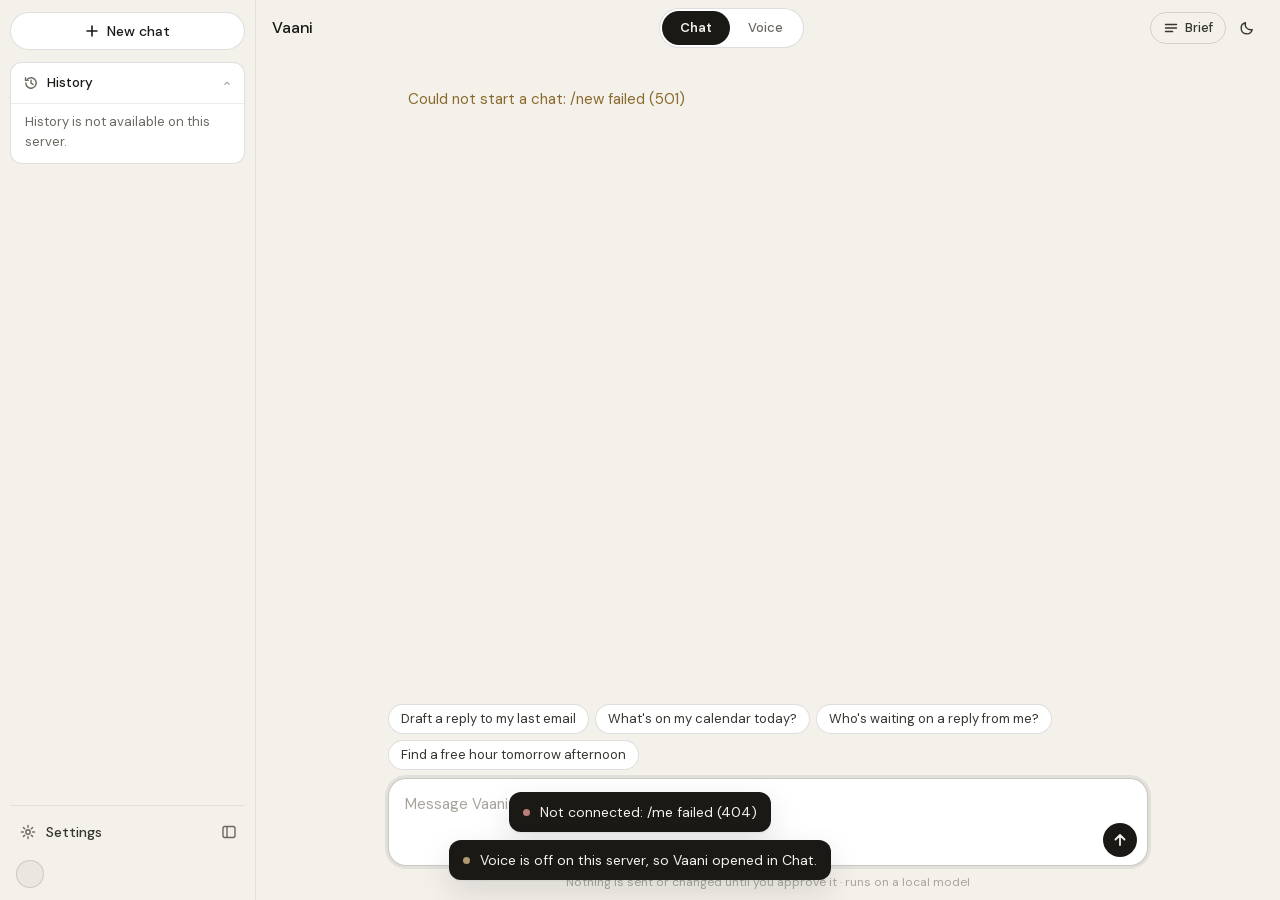
==== commit 0c9873fe: "Voice-first Jarvis HUD: hands-free voice mode with voice approvals decided in code Vaani now opens i" ====
--- a/static/index.html
+++ b/static/index.html
@@ -9,6 +9,8 @@
   /* Apply the saved theme before first paint (light is the default; dark is opt-in). */
   try { var t = localStorage.getItem("vaani.theme"); if (t === "dark" || t === "light") document.documentElement.setAttribute("data-theme", t); } catch (e) {}
   try { if (localStorage.getItem("vaani.rail") === "collapsed") document.documentElement.classList.add("rail-collapsed"); } catch (e) {}
+  /* Vaani always opens in Voice mode (mode.js may fall back to Chat when voice is off). */
+  document.documentElement.classList.add("mode-voice");
 </script>
 <link rel="stylesheet" href="/static/app.css">
 <link rel="stylesheet" href="/static/shell.css">
@@ -18,6 +20,9 @@
 <link rel="stylesheet" href="/static/history.css">
 <link rel="stylesheet" href="/static/rail.css">
 <link rel="stylesheet" href="/static/voice.css">
+<link rel="stylesheet" href="/static/hud.css">
+<link rel="stylesheet" href="/static/orb.css">
+<link rel="stylesheet" href="/static/mode.css">
 </head>
 <body>
 <div class="splash" id="splash" aria-hidden="true">
@@ -63,6 +68,7 @@
         </button>
         <span class="brand">Vaani</span>
       </div>
+      <span id="modeSlotChat" class="mode-slot"></span>
       <span id="me" class="me" hidden>Connecting…</span>
       <div class="top-actions">
         <button type="button" id="briefBtn" class="top-btn" data-turn aria-label="Show the inbox brief" title="Inbox brief">
@@ -111,6 +117,8 @@
     <div class="drawer-body" id="drawerBody"></div>
   </aside>
 </div>
+<!-- Voice mode: the Jarvis-style HUD (hud.js builds it; contract .build/CONTRACT-v3.md). -->
+<div id="hud" class="hud" aria-label="Vaani voice mode"></div>
 <div class="scrim" id="scrim" hidden></div>
 <div class="toasts" id="toasts" role="status" aria-live="polite"></div>
 
@@ -133,6 +141,11 @@
 <script src="/static/history.js" defer></script>
 <script src="/static/rail.js" defer></script>
 <script src="/static/voice.js" defer></script>
+<script src="/static/cues.js" defer></script>
+<script src="/static/orb.js" defer></script>
+<script src="/static/hud.js" defer></script>
+<script src="/static/handsfree.js" defer></script>
+<script src="/static/mode.js" defer></script>
 <script src="/static/app.js" defer onerror="var s=document.getElementById('splashStatus');if(s)s.textContent='Could not load /static/app.js: the server must serve the static/ folder at /static.'"></script>
 <script>
   /* Never let the splash hide the page for long, even if a script failed to load. */
--- a/static/shell.css
+++ b/static/shell.css
@@ -6,6 +6,12 @@
 html { color-scheme: light; }
 html[data-theme="dark"] { color-scheme: dark; }
 body { background: var(--bg); }
+/* The app page itself never scrolls; only the chat, the rail sections and Settings do. Without this,
+   anything poking past the bottom of the window lets the whole page slide up under the header. */
+body:not(.login) { overflow: hidden; }
+/* Anchor absolutely positioned children (screen-reader-only labels and the like) inside the scroll
+   box, so it clips them instead of them stretching the page. */
+.scroller { position: relative; }
 
 /* ---------------------------------------------------------------- header */
 .topbar { display: flex; align-items: center; justify-content: space-between; gap: 8px; min-height: 52px; padding: 8px 16px;
@@ -24,7 +30,7 @@
 html[data-theme="dark"] #themeToggle .i-moon { display: none; }
 
 /* ---------------------------------------------------------------- rail */
-.rail { background: var(--bg); border-right: 1px solid var(--line); display: flex; flex-direction: column; gap: 12px;
+.rail { position: relative; background: var(--bg); border-right: 1px solid var(--line); display: flex; flex-direction: column; gap: 12px;
   padding: 12px 10px 10px; min-height: 0; overflow: hidden; }
 #newBtn.new-pill { display: flex; align-items: center; justify-content: center; gap: 8px; width: 100%; min-height: 38px; margin: 0; padding: 8px 14px;
   border: 1px solid var(--line-2); border-radius: var(--r-pill); background: var(--surface); color: var(--ink); font-size: 14px; font-weight: 500; }
--- a/static/voice.css
+++ b/static/voice.css
@@ -74,3 +74,6 @@
   .vv-mic, .vv-mic::after, .vv-orb, .vv-listen { animation: none !important; transition: none !important; }
   .vv-mic.is-listening::after, .vv-orb { transform: none !important; }
 }
+
+/* Voice mode (contract v3): handsfree.js owns the mic; the chat pill never floats over the HUD. */
+html.mode-voice .vv-dock.vv-float { display: none; }
--- a/static/hud.css
+++ b/static/hud.css
@@ -0,0 +1,192 @@
+/* hud.css: the voice-mode HUD (hud.js builds the DOM; contract .build/CONTRACT-v3.md).
+ * Defines the --hud-* tokens on #hud (light default, dark via html[data-theme="dark"]); CORE's
+ * orb uses them. MODE shows and hides #hud with html.mode-voice / html.mode-chat, so nothing
+ * here sets display: none on #hud. Orb internals are CORE's (orb.css).
+ * One change from the contract table: light --hud-green is #2A7449 (not #2E7D4F), because
+ * #2E7D4F is 4.48:1 on --hud-bg and 4.2:1 on the log panel, below the 4.5:1 text minimum.
+ */
+
+#hud {
+  --hud-acc: #0B7285;
+  --hud-bg: #F4F1EB;
+  --hud-bg2: #ECE8DF;
+  --hud-panel: #FFFFFF;
+  --hud-line: rgba(26,25,22,.12);
+  --hud-line2: rgba(26,25,22,.26);
+  --hud-text: #1A1916;
+  --hud-muted: #5F5C55;
+  --hud-amber: #8A5A00;
+  --hud-red: #B42318;
+  --hud-green: #2A7449;
+  --hud-grid: rgba(26,25,22,.035);
+  --hud-tone: var(--hud-acc);
+  display: flex; flex-direction: column;
+  height: 100vh; height: 100dvh; overflow: hidden;
+  background-color: var(--hud-bg); color: var(--hud-text);
+  background-image: linear-gradient(var(--hud-grid) 1px, transparent 1px), linear-gradient(90deg, var(--hud-grid) 1px, transparent 1px);
+  background-size: 44px 44px;
+  font: 15px/1.5 var(--font);
+}
+html[data-theme="dark"] #hud {
+  --hud-acc: #4FD8FF;
+  --hud-bg: #070B12;
+  --hud-bg2: #0A1019;
+  --hud-panel: rgba(110,190,255,.05);
+  --hud-line: rgba(120,205,255,.16);
+  --hud-line2: rgba(120,205,255,.34);
+  --hud-text: #DCEAF4;
+  --hud-muted: #8DA3B5;
+  --hud-amber: #F5B544;
+  --hud-red: #FF6B5E;
+  --hud-green: #5FD38D;
+  --hud-grid: rgba(120,205,255,.045);
+  color-scheme: dark;
+}
+#hud[data-phase="working"], #hud[data-phase="approval"] { --hud-tone: var(--hud-amber); }
+#hud[data-phase="countdown"] { --hud-tone: var(--hud-red); }
+#hud[data-phase="done"] { --hud-tone: var(--hud-green); }
+
+#hud *, #hud *::before, #hud *::after { box-sizing: border-box; }
+#hud [hidden] { display: none !important; }
+#hud :focus-visible { outline: 2px solid var(--hud-acc); outline-offset: 2px; }
+#hud h1, #hud p { margin: 0; }
+
+/* ---------------------------------------------------------------- header */
+#hud .hud-top { flex: none; display: flex; align-items: center; justify-content: space-between; gap: 16px;
+  padding: 10px 24px; border-bottom: 1px solid var(--hud-line); }
+#hud .hud-brand { display: flex; align-items: baseline; gap: 10px; font-family: var(--mono); font-size: 14px; letter-spacing: .26em; white-space: nowrap; }
+#hud .hud-sub { color: var(--hud-tone); font-size: 11px; letter-spacing: .2em; }
+#hud .hud-right { display: flex; align-items: center; gap: 4px; }
+#hud .hud-clock { margin-right: 10px; font-family: var(--mono); font-size: 12px; letter-spacing: .12em; color: var(--hud-muted); white-space: pre; }
+#hud .hud-icon { display: inline-grid; place-items: center; width: 44px; height: 44px; min-height: 44px; padding: 0;
+  border: 1px solid transparent; border-radius: 999px; background: transparent; color: var(--hud-muted); cursor: pointer;
+  transition: border-color .15s ease, color .15s ease; }
+#hud .hud-icon:hover { border-color: var(--hud-line2); background: transparent; color: var(--hud-text); }
+#hud .hud-icon[aria-pressed="true"] { color: var(--hud-text); border-color: var(--hud-line2); }
+
+/* ---------------------------------------------------------------- layout */
+#hud .hud-main { flex: 1; min-height: 0; display: flex; }
+#hud .hud-stage { position: relative; flex: 1 1 600px; min-width: 0; min-height: 0; display: flex; flex-direction: column; gap: 16px;
+  padding: 20px 28px 16px; overflow: auto; }
+#hud[data-phase="asleep"] .hud-stage { overflow: hidden; }
+#hud .stage-top { display: flex; flex-wrap: wrap; align-items: center; justify-content: center; gap: 28px; }
+#hud .side { flex: 1 1 220px; max-width: 290px; min-width: 0; display: flex; flex-direction: column; gap: 14px; }
+#hud .core-wrap { flex: 0 0 auto; display: flex; flex-direction: column; align-items: center; gap: 8px; }
+#hud .orb-mount { position: relative; width: 300px; height: 300px; display: grid; place-items: center; }
+#hud .hud-state { min-height: 18px; font-family: var(--mono); font-size: 12px; letter-spacing: .2em; color: var(--hud-tone); text-align: center; }
+
+/* ---------------------------------------------------------------- panels (corner brackets in the phase tone) */
+#hud .hud-panel { position: relative; padding: 14px 16px; background: var(--hud-panel); border: 1px solid var(--hud-line); }
+#hud .hud-panel::before, #hud .hud-panel::after { content: ""; position: absolute; width: 10px; height: 10px; border: solid var(--hud-tone); opacity: .85; }
+#hud .hud-panel::before { top: -1px; left: -1px; border-width: 1px 0 0 1px; }
+#hud .hud-panel::after { bottom: -1px; right: -1px; border-width: 0 1px 1px 0; }
+#hud .p-h { margin-bottom: 6px; font-family: var(--mono); font-size: 11px; letter-spacing: .18em; color: var(--hud-muted); }
+#hud .p-big { font-size: 16px; font-weight: 600; overflow-wrap: anywhere; }
+#hud .p-sub { font-size: 13px; color: var(--hud-muted); }
+#hud .p-list { list-style: none; margin: 10px 0 0; padding: 0; display: flex; flex-direction: column; gap: 5px; font-size: 13px; }
+#hud .p-list li { min-width: 0; overflow: hidden; text-overflow: ellipsis; white-space: nowrap; }
+#hud .p-list .mono { margin-right: 8px; font-family: var(--mono); font-size: 12px; color: var(--hud-muted); }
+#hud .p-row { display: flex; justify-content: space-between; gap: 10px; padding: 3px 0; font-size: 13px; border-bottom: 1px solid var(--hud-line); }
+#hud .p-row:last-child { border-bottom: 0; }
+#hud .p-row .k { color: var(--hud-muted); }
+#hud .p-row > span:last-child { text-align: right; overflow-wrap: anywhere; }
+#hud .p-row .live { font-family: var(--mono); font-size: 12px; color: var(--hud-tone); }
+#hud .unread { display: inline-block; width: 6px; height: 6px; margin-right: 6px; border-radius: 50%; background: var(--hud-acc); vertical-align: 2px; }
+#hud .hud-chips { display: flex; flex-wrap: wrap; gap: 6px; }
+#hud .hud-chip { padding: 2px 8px; font-family: var(--mono); font-size: 11px; color: var(--hud-muted); border: 1px solid var(--hud-line2); border-radius: 999px; white-space: nowrap; }
+
+/* ---------------------------------------------------------------- heard, caption, idle */
+#hud .talk { width: 100%; max-width: 760px; min-height: 72px; margin: 0 auto; display: flex; flex-direction: column; gap: 6px; text-align: center; }
+#hud .heard { font-family: var(--mono); font-size: 14px; color: var(--hud-muted); overflow-wrap: anywhere; }
+#hud .heard.ignored { text-decoration: line-through; text-decoration-color: var(--hud-line2); }
+#hud .caption { font-size: 21px; line-height: 1.45; font-weight: 500; overflow-wrap: anywhere; }
+#hud .idle { font-size: 15px; color: var(--hud-muted); }
+
+/* ---------------------------------------------------------------- focus card (brackets in the card's own tone) */
+#hud .hud-focus { width: 100%; }
+#hud .hud-card { position: relative; width: 100%; max-width: 640px; margin: 0 auto; padding: 16px 20px;
+  background: var(--hud-panel); border: 1px solid var(--hud-line2); overflow-wrap: anywhere; }
+#hud .hud-card::before, #hud .hud-card::after { content: ""; position: absolute; width: 14px; height: 14px; border: solid var(--hud-tone); }
+#hud .hud-card::before { top: -1px; left: -1px; border-width: 2px 0 0 2px; }
+#hud .hud-card::after { bottom: -1px; right: -1px; border-width: 0 2px 2px 0; }
+#hud .hud-card.ct-acc { --hud-tone: var(--hud-acc); }
+#hud .hud-card.ct-amber { --hud-tone: var(--hud-amber); border-color: var(--hud-amber); }
+#hud .hud-card.ct-red { --hud-tone: var(--hud-red); border-color: var(--hud-red); }
+#hud .hud-card.ct-green { --hud-tone: var(--hud-green); border-color: var(--hud-green); }
+#hud .c-label { margin-bottom: 6px; font-family: var(--mono); font-size: 11px; letter-spacing: .18em; color: var(--hud-tone); }
+#hud .c-title { font-size: 17px; font-weight: 600; }
+#hud .c-sub { font-size: 13px; color: var(--hud-muted); }
+#hud .c-quote { margin-top: 8px; font-size: 15px; }
+#hud .say-row { display: flex; flex-wrap: wrap; align-items: center; gap: 8px; margin-top: 12px; }
+#hud .say-k { font-family: var(--mono); font-size: 11px; letter-spacing: .18em; color: var(--hud-muted); }
+#hud .say { padding: 3px 10px; font-family: var(--mono); font-size: 12px; color: var(--hud-tone); border: 1px solid var(--hud-tone); border-radius: 999px; }
+#hud .c-fine { margin-top: 10px; font-family: var(--mono); font-size: 11px; color: var(--hud-muted); }
+
+/* ---------------------------------------------------------------- foot */
+#hud .stage-foot { display: flex; flex-wrap: wrap; align-items: center; justify-content: space-between; gap: 12px; margin-top: auto; }
+#hud .hint { font-family: var(--mono); font-size: 12px; color: var(--hud-muted); }
+#hud .hud-end { min-height: 44px; padding: 0 18px; font-size: 13px; font-weight: 500; color: var(--hud-text);
+  background: transparent; border: 1px solid var(--hud-line2); border-radius: 999px; cursor: pointer; transition: border-color .15s ease; }
+#hud .hud-end:hover { background: transparent; border-color: var(--hud-tone); }
+
+/* ---------------------------------------------------------------- wake overlay (phase "asleep") */
+#hud .hud-wake { position: absolute; inset: 0; z-index: 5; display: grid; place-items: center; padding: 24px;
+  background: var(--hud-bg); background: color-mix(in srgb, var(--hud-bg) 92%, transparent); }
+#hud .wake-in { max-width: 460px; display: flex; flex-direction: column; align-items: center; gap: 16px; text-align: center; }
+#hud .wake-btn { width: 184px; height: 184px; min-height: 0; padding: 0; border-radius: 50%; border: 1px solid var(--hud-acc);
+  background: transparent; color: var(--hud-acc); font-family: var(--mono); font-size: 13px; font-weight: 400; letter-spacing: .18em; cursor: pointer;
+  box-shadow: 0 0 0 10px var(--hud-panel), 0 0 0 11px var(--hud-line2); transition: background-color .15s ease; }
+#hud .wake-btn:hover { background: var(--hud-panel); border-color: var(--hud-acc); }
+#hud .wake-btn:focus-visible { outline-offset: 14px; }
+#hud .hud-wake h1 { font-size: 24px; font-weight: 600; }
+#hud .hud-wake p { font-size: 14px; color: var(--hud-muted); }
+
+/* ---------------------------------------------------------------- comms log */
+#hud .hud-log { flex: 0 1 30%; min-width: 300px; min-height: 0; display: flex; flex-direction: column;
+  border-left: 1px solid var(--hud-line); background: var(--hud-bg2); background: color-mix(in srgb, var(--hud-bg2) 75%, transparent); }
+#hud .log-h { flex: none; display: flex; justify-content: space-between; align-items: baseline; gap: 12px; padding: 16px 20px 10px;
+  font-family: var(--mono); font-size: 11px; letter-spacing: .18em; color: var(--hud-muted); border-bottom: 1px solid var(--hud-line); }
+#hud .log-list { flex: 1; min-height: 0; overflow-y: auto; padding: 4px 20px 20px; scrollbar-width: thin; scrollbar-color: var(--hud-line2) transparent; }
+#hud .log-empty { margin: 16px 0; font-size: 14px; color: var(--hud-muted); }
+#hud .entry { display: grid; grid-template-columns: 42px minmax(0, 1fr); gap: 10px; padding: 12px 0; border-bottom: 1px solid var(--hud-line);
+  animation: hud-in .25s ease both; }
+#hud .e-time { padding-top: 2px; font-family: var(--mono); font-size: 11px; color: var(--hud-muted); }
+#hud .e-who { font-family: var(--mono); font-size: 11px; letter-spacing: .16em; color: var(--hud-muted); }
+#hud .who-vaani .e-who { color: var(--hud-acc); }
+#hud .e-text { margin-top: 2px; font-size: 14px; overflow-wrap: anywhere; }
+#hud .e-tag { display: inline-block; margin-top: 6px; padding: 2px 8px; font-family: var(--mono); font-size: 11px; letter-spacing: .06em;
+  border: 1px solid currentColor; border-radius: 999px; }
+#hud .tone-green { color: var(--hud-green); }
+#hud .tone-amber { color: var(--hud-amber); }
+#hud .tone-red { color: var(--hud-red); }
+@keyframes hud-in { from { opacity: 0; transform: translateY(4px); } to { opacity: 1; transform: none; } }
+
+/* ---------------------------------------------------------------- narrow: the log moves below the stage; #hud scrolls itself */
+@media (max-width: 900px) {
+  #hud { overflow-y: auto; }
+  #hud .hud-top { padding: 8px 12px; gap: 8px; }
+  #hud .hud-clock { display: none; }
+  #hud .hud-main { flex: none; flex-direction: column; }
+  #hud .hud-stage { flex: none; overflow: visible; padding: 16px; }
+  #hud .stage-top { gap: 16px; }
+  #hud .core-wrap { order: -1; flex-basis: 100%; }
+  #hud .side { flex: 1 1 260px; max-width: none; }
+  #hud .orb-mount { width: 240px; height: 240px; }
+  #hud .hud-wake { place-items: start center; padding-top: 12vh; }
+  #hud .hud-log { flex: none; min-width: 0; border-left: 0; border-top: 1px solid var(--hud-line); }
+  #hud .log-list { max-height: 420px; }
+  #hud .log-h { padding: 14px 16px 10px; }
+  #hud .log-list { padding: 4px 16px 16px; }
+}
+@media (max-width: 420px) {
+  #hud .hud-brand { gap: 6px; letter-spacing: .18em; }
+  #hud .caption { font-size: 19px; }
+}
+@media (max-width: 360px) {
+  #hud .hud-sub { display: none; }  /* the header fits the mode toggle and icons at phone width */
+}
+
+/* ---------------------------------------------------------------- reduced motion (the orb is CORE's own) */
+@media (prefers-reduced-motion: reduce) {
+  #hud *:not(#orbMount *), #hud *:not(#orbMount *)::before, #hud *:not(#orbMount *)::after { animation: none !important; transition: none !important; }
+}
--- a/static/orb.css
+++ b/static/orb.css
@@ -0,0 +1,94 @@
+/* orb.css: the HUD's core (orb.js builds it). Contract: .build/CONTRACT-v3.md (CORE).
+ * Colours come only from the HUD's --hud-* tokens and --hud-tone (hud.css defines them on #hud),
+ * with the contract's values as fallbacks so the orb also draws on its own. Phases follow the
+ * approved mock-up: standby dim and slow, listening pulse, working = amber sweep, speaking =
+ * ripples, approval = slow dashed inner ring, countdown = red ring (orb.js drains it), done = green.
+ * --orb-scale / --orb-glow come from orb.js (the voice level). Reduced motion: still rings.
+ */
+
+/* ---- the button: 300px round and transparent (240px on narrow screens) */
+.orb-btn {
+  --orb-acc: var(--hud-acc, #0B7285);
+  --orb-line2: var(--hud-line2, rgba(26,25,22,.26));
+  --orb-amber: var(--hud-amber, #8A5A00);
+  --orb-red: var(--hud-red, #B42318);
+  --orb-green: var(--hud-green, #2E7D4F);
+  --orb-tone: var(--hud-tone, var(--orb-acc));
+  position: relative; display: block; flex: none; width: 300px; height: 300px; min-height: 0; margin: 0; padding: 0;
+  border: 0; border-radius: 50%; background: transparent; color: inherit; font: inherit; cursor: pointer;
+  -webkit-tap-highlight-color: transparent;
+}
+html[data-theme="dark"] .orb-btn {
+  --orb-acc: var(--hud-acc, #4FD8FF);
+  --orb-line2: var(--hud-line2, rgba(120,205,255,.34));
+  --orb-amber: var(--hud-amber, #F5B544);
+  --orb-red: var(--hud-red, #FF6B5E);
+  --orb-green: var(--hud-green, #5FD38D);
+}
+/* The HUD's --hud-tone wins; these only matter when the orb is drawn without it. */
+.orb-btn[data-phase="working"], .orb-btn[data-phase="approval"] { --orb-tone: var(--hud-tone, var(--orb-amber)); }
+.orb-btn[data-phase="countdown"] { --orb-tone: var(--hud-tone, var(--orb-red)); }
+.orb-btn[data-phase="done"] { --orb-tone: var(--hud-tone, var(--orb-green)); }
+/* app.css styles every button (surface, border, hover fill): the orb keeps none of it. */
+.orb-btn:hover, .orb-btn:active { border: 0; background: transparent; }
+.orb-btn:focus { outline: none; }
+.orb-btn:focus-visible { outline: 2px solid var(--orb-acc); outline-offset: 2px; }
+.orb-btn::-moz-focus-inner { border: 0; }
+
+/* ---- the rings (viewBox 320): outer 152, ticks 136, mid 116, sweep 116, count 98, inner 80, ripples 58, core 50 */
+.orb-core { display: block; width: 100%; height: 100%; overflow: visible; transition: opacity .25s ease; }
+.orb-core circle { fill: none; transform-box: fill-box; transform-origin: 50% 50%; }
+.orb-core .r-outer { stroke: var(--orb-line2); stroke-width: 1; stroke-dasharray: 2 8; animation: orb-spin 80s linear infinite; }
+.orb-core .r-ticks { stroke: var(--orb-tone); stroke-opacity: .35; stroke-width: 7; stroke-dasharray: 1.4 8.6;
+  animation: orb-spin 120s linear infinite reverse; }
+.orb-core .r-mid { stroke: var(--orb-tone); stroke-opacity: .6; stroke-width: 2; stroke-dasharray: 84 22 18 22;
+  animation: orb-spin 26s linear infinite reverse; }
+.orb-core .r-sweep { stroke: var(--orb-amber); stroke-width: 3; stroke-linecap: round; stroke-dasharray: 120 609; opacity: 0; }
+/* starts at 12 o'clock; orb.js sets the exact dasharray and drains stroke-dashoffset one count at a time */
+.orb-core .r-count { stroke: var(--orb-red); stroke-width: 4; stroke-linecap: round; stroke-dasharray: 616 1000;
+  stroke-dashoffset: 0; opacity: 0; transform: rotate(-90deg); }
+.orb-core .r-inner { stroke: var(--orb-tone); stroke-width: 1.5; opacity: .85; }
+.orb-core .ripple { stroke: var(--orb-tone); stroke-width: 1.5; opacity: 0; }
+.orb-core .orb-lvl { transform-box: fill-box; transform-origin: 50% 50%; transform: scale(var(--orb-scale, 1));
+  transition: transform .08s linear; }
+.orb-core .r-glow { fill: var(--orb-tone); fill-opacity: var(--orb-glow, 0); stroke: none; }
+.orb-core .r-core { fill: var(--orb-tone); fill-opacity: .14; stroke: var(--orb-tone); stroke-width: 1.5; }
+html[data-theme="dark"] .orb-core .r-core, html[data-theme="dark"] .orb-core .r-mid { filter: drop-shadow(0 0 10px var(--orb-tone)); }
+
+/* ---- phases (data-phase on the button) */
+.orb-btn[data-phase="asleep"] .orb-core, .orb-btn[data-phase="standby"] .orb-core { opacity: .6; }
+.orb-btn[data-phase="asleep"] .r-mid, .orb-btn[data-phase="standby"] .r-mid { animation-duration: 70s; }
+.orb-btn[data-phase="listening"] .r-inner { animation: orb-pulse .7s ease-in-out infinite; }
+.orb-btn[data-phase="listening"] .r-core { animation: orb-pulse 1.1s ease-in-out infinite; fill-opacity: .24; }
+.orb-btn[data-phase="working"] .r-sweep { opacity: 1; animation: orb-spin 1.3s linear infinite; }
+.orb-btn[data-phase="speaking"] .rp1 { animation: orb-ripple 1.8s ease-out infinite; }
+.orb-btn[data-phase="speaking"] .rp2 { animation: orb-ripple 1.8s ease-out .9s infinite; }
+.orb-btn[data-phase="speaking"] .r-core { fill-opacity: .3; }
+.orb-btn[data-phase="approval"] .r-mid { stroke-opacity: .95; animation-duration: 50s; }
+.orb-btn[data-phase="approval"] .r-inner { stroke-dasharray: 4 6; animation: orb-spin 60s linear infinite; }
+.orb-btn[data-phase="countdown"] .r-count { opacity: 1; }
+.orb-btn[data-phase="done"] .r-core { fill-opacity: .22; }
+
+@keyframes orb-spin { to { transform: rotate(360deg); } }
+@keyframes orb-pulse { 0%, 100% { transform: scale(1); } 50% { transform: scale(1.07); } }
+@keyframes orb-ripple { 0% { transform: scale(1); opacity: .65; } 100% { transform: scale(2.4); opacity: 0; } }
+
+/* ---- centre: "V", or the countdown number */
+.orb-mid { position: absolute; inset: 0; display: grid; place-items: center; pointer-events: none; }
+.orb-mid [hidden] { display: none; }
+.orb-v { font-family: var(--mono, "DM Mono", ui-monospace, monospace); font-size: 28px; line-height: 1;
+  letter-spacing: .2em; padding-left: .2em; color: var(--orb-tone); }
+.orb-num { font-family: var(--mono, "DM Mono", ui-monospace, monospace); font-size: 56px; font-weight: 500; line-height: 1;
+  font-variant-numeric: tabular-nums; color: var(--orb-red); }
+
+@media (max-width: 900px) {
+  .orb-btn { width: 240px; height: 240px; }
+  .orb-num { font-size: 48px; }
+}
+
+/* ---- reduced motion: still rings; the countdown ring shows the fraction left (orb.js), the core ignores the level */
+@media (prefers-reduced-motion: reduce) {
+  .orb-btn, .orb-btn *, .orb-btn *::before, .orb-btn *::after { animation: none !important; transition: none !important; }
+  .orb-core .orb-lvl { transform: none !important; }
+  .orb-core .r-glow { fill-opacity: 0 !important; }
+}
--- a/static/mode.css
+++ b/static/mode.css
@@ -0,0 +1,58 @@
+/* mode.css: Voice / Chat mode (MODE). Contract: .build/CONTRACT-v3.md.
+   html.mode-voice shows the HUD (#hud) and hides the whole chat UI, side menu included;
+   html.mode-chat hides the HUD and leaves the chat UI exactly as it is.
+   The "Chat | Voice" toggle (mode.js) sits in the chat topbar (#modeSlotChat, app tokens) and in the
+   HUD header (#modeSlotHud, HUD tokens, which hud.css defines on #hud). */
+
+/* ---------------------------------------------------------------- which UI shows */
+html.mode-voice #app,
+html.mode-voice .skip-link,
+html.mode-voice #scrim { display: none !important; }
+html.mode-chat #hud { display: none !important; }
+
+/* Voice: the HUD is one full-window layer; hud.css decides where it scrolls (inside its panes, or the
+   whole HUD on narrow screens). The page behind it never scrolls. Splash (z 100) and toasts (z 90) stay above it. */
+html.mode-voice, html.mode-voice body { overflow: hidden; overscroll-behavior: none; }
+html.mode-voice #hud { position: fixed; inset: 0; z-index: 1; overscroll-behavior: contain; }
+
+/* ---------------------------------------------------------------- the toggle (both places) */
+.mode-seg { display: inline-flex; flex: none; align-items: center; padding: 2px; border: 1px solid var(--line-2);
+  border-radius: var(--r-pill, 999px); background: var(--surface); }
+.mode-seg .mode-seg-btn { min-height: 34px; height: 34px; margin: 0; padding: 4px 18px; border: 0; border-radius: var(--r-pill, 999px);
+  background: transparent; color: var(--muted); font: 500 13px/20px var(--font); white-space: nowrap; cursor: pointer;
+  transition: background-color var(--dur-fast, .15s) var(--ease, ease), color var(--dur-fast, .15s) var(--ease, ease); }
+.mode-seg .mode-seg-btn:hover:not([aria-pressed="true"]) { background: var(--surface-hover); color: var(--ink); border-color: transparent; }
+.mode-seg .mode-seg-btn[aria-pressed="true"] { background: var(--ink); color: var(--bg); font-weight: 600; cursor: default; }
+.mode-seg .mode-seg-btn:focus-visible { outline: 2px solid var(--focus, var(--ink)); outline-offset: 2px; }
+
+/* Chat topbar: the toggle sits between the brand and the icons; the whole control is 40px tall. */
+.topbar .mode-slot { display: flex; flex: 1 1 auto; justify-content: center; min-width: 0; }
+.topbar .mode-slot:empty { display: none; }
+
+/* HUD header: exactly the mock-up (40px buttons, HUD tokens, light and dark come from #hud). */
+#modeSlotHud { display: inline-flex; min-width: 0; }
+#hud .mode-seg { border-color: var(--hud-line2); background: var(--hud-panel); }
+#hud .mode-seg .mode-seg-btn { min-height: 40px; height: 40px; padding: 4px 20px; color: var(--hud-muted); font-family: var(--font); }
+#hud .mode-seg .mode-seg-btn:hover:not([aria-pressed="true"]) { background: transparent; color: var(--hud-text); }
+#hud .mode-seg .mode-seg-btn[aria-pressed="true"] { background: var(--hud-text); color: var(--hud-bg); }
+#hud .mode-seg .mode-seg-btn:focus-visible { outline-color: var(--hud-acc, var(--hud-text)); }
+
+/* The one-line note in the chat thread when a chat comes back from Voice. */
+.thread .mode-note { margin: 0; font-size: 13px; line-height: 1.5; color: var(--muted); text-align: center; }
+
+/* ---------------------------------------------------------------- narrow screens */
+/* Phones: brand, toggle and icons stay on one row (shell.css already hides the Brief label). */
+@media (max-width: 899px) {
+  .topbar .mode-seg .mode-seg-btn { padding: 4px 13px; }
+}
+@media (max-width: 600px) {
+  #hud .mode-seg .mode-seg-btn { padding: 4px 14px; }
+}
+@media (max-width: 360px) {
+  .topbar .mode-seg .mode-seg-btn { padding: 4px 10px; }
+  #hud .mode-seg .mode-seg-btn { padding: 4px 11px; }
+}
+
+@media (prefers-reduced-motion: reduce) {
+  .mode-seg .mode-seg-btn { transition: none !important; }
+}
